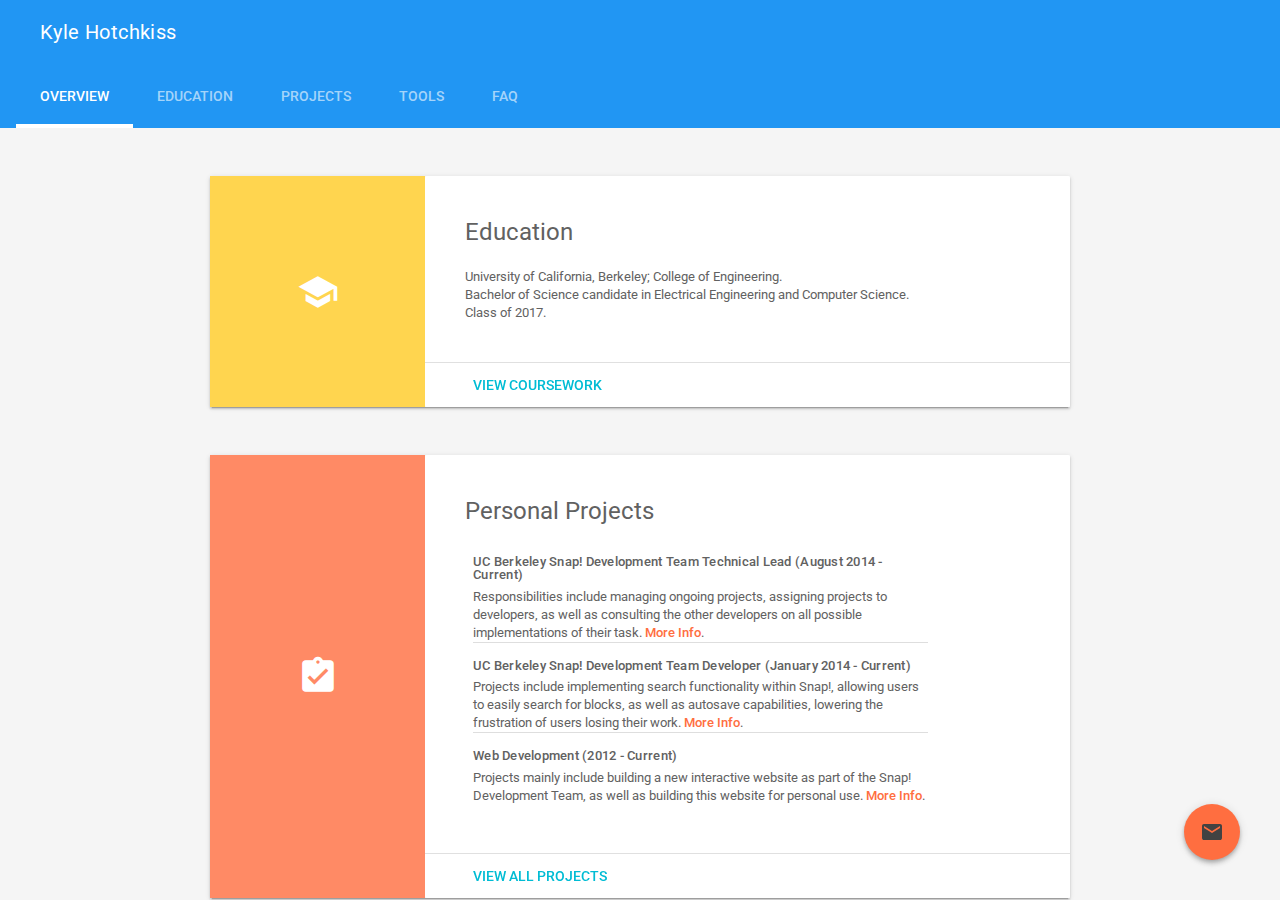
==== index.html @ e9fe9af4 "Mine update to landing page" ====
<!doctype html>
<html lang="en">
  <head>
    <meta charset="utf-8">
    <meta http-equiv="X-UA-Compatible" content="IE=edge">
    <meta name="description" content="A front-end template that helps you build fast, modern mobile web apps.">
    <meta name="viewport" content="width=device-width, initial-scale=1">
    <title>Kyle Hotchkiss</title>

    <link href="https://fonts.googleapis.com/css?family=Roboto:regular,bold,italic,thin,light,bolditalic,black,medium&amp;lang=en" rel="stylesheet">
    <link href="https://fonts.googleapis.com/icon?family=Material+Icons"
      rel="stylesheet">
    <link rel="stylesheet" href="material.min.css">
    <link rel="stylesheet" href="styles.css">
    <style>
    #view-source {
      position: fixed;
      display: block;
      right: 0;
      bottom: 0;
      margin-right: 40px;
      margin-bottom: 40px;
      z-index: 900;
    }
    </style>
  </head>
  <body class="mdl-demo mdl-color--grey-100 mdl-color-text--grey-700 mdl-base">
    <style>
    .demo-layout-waterfall .mdl-layout__header-row .mdl-navigation__link:last-of-type  {
      padding-right: 0;
    }
    </style>
    <div class="demo-layout-waterfall mdl-layout mdl-js-layout">
      <header class="mdl-layout__header mdl-layout__header--waterfall">
        <div class="mdl-layout__header-row">
          <!-- Title -->
          <span class="mdl-layout-title">Kyle Hotchkiss</span>
          <div class="mdl-layout-spacer"></div>
        </div>
        <div class="mdl-layout__tab-bar mdl-js-ripple-effect mdl-color--primary">
          <a href="#overview" class="mdl-layout__tab is-active">Overview</a>
          <a href="#education" class="mdl-layout__tab">Education</a>
          <a href="#projects" class="mdl-layout__tab">Projects</a>
          <a href="#tools" class="mdl-layout__tab">Tools</a>
          <a href="#faq" class="mdl-layout__tab">FAQ</a>
        </div>
      </header>
      <!-- <div class="mdl-layout__drawer">
        <span class="mdl-layout-title">Kyle Hotchkiss</span>
        <nav class="mdl-navigation">
          <a class="mdl-navigation__link is-active" href="#overview">Overview</a>
          <a class="mdl-navigation__link" href="#features">Coursework</a>
          <a class="mdl-navigation__link" href="#features">Projects</a>
          <a class="mdl-navigation__link" href="#features">Technology</a>
          <a class="mdl-navigation__link" href="#features">FAQ</a>
        </nav>
      </div> -->
      <main class="mdl-layout__content">
        <div class="mdl-layout__tab-panel is-active" id="overview">
          <section class="section--center mdl-grid mdl-grid--no-spacing mdl-shadow--2dp">
            <header class="section__play-btn mdl-cell mdl-cell--3-col-desktop mdl-cell--2-col-tablet mdl-cell--4-col-phone mdl-color--amber-300 mdl-color-text--white">
              <i class="material-icons">school</i>
            </header>
            <div class="mdl-card mdl-cell mdl-cell--9-col-desktop mdl-cell--6-col-tablet mdl-cell--4-col-phone">
              <div class="mdl-card__supporting-text">
                <h4>Education</h4>
                University of California, Berkeley; College of Engineering.<br/>
                Bachelor of Science candidate in Electrical Engineering and Computer Science.<br/>
                Class of 2017.
              </div>
              <div class="mdl-card__actions">
                <a href="#education" class="mdl-button">View coursework</a>
              </div>
            </div>
            <!-- <button class="mdl-button mdl-js-button mdl-js-ripple-effect mdl-button--icon" id="btn1">
              <i class="material-icons">more_vert</i>
            </button> -->
            <!-- <ul class="mdl-menu mdl-js-menu mdl-menu--bottom-right" for="btn1">
              <li class="mdl-menu__item">Lorem</li>
              <li class="mdl-menu__item" disabled>Ipsum</li>
              <li class="mdl-menu__item">Dolor</li>
            </ul> -->
          </section>
          <section class="section--center mdl-grid mdl-grid--no-spacing mdl-shadow--2dp">
            <header class="section__play-btn mdl-cell mdl-cell--3-col-desktop mdl-cell--2-col-tablet mdl-cell--4-col-phone mdl-color--deep-orange-300 mdl-color-text--white">
              <i class="material-icons">assignment_turned_in</i>
            </header>
            <div class="mdl-card mdl-cell mdl-cell--9-col-desktop mdl-cell--6-col-tablet mdl-cell--4-col-phone">
              <div class="mdl-card__supporting-text">
                <h4>Personal Projects</h4>
              <div class="section__text mdl-cell mdl-cell--10-col-desktop mdl-cell--6-col-tablet mdl-cell--3-col-phone">
                <h5>UC Berkeley Snap! Development Team Technical Lead (August 2014 - Current)</h5>
                Responsibilities include managing ongoing projects, assigning projects to developers, as well as consulting the other developers on all possible implementations of their task. <a href="#snap">More Info</a>.<br/>
              </div>
              <div class="section__text mdl-cell mdl-cell--10-col-desktop mdl-cell--6-col-tablet mdl-cell--3-col-phone">
                <h5>UC Berkeley Snap! Development Team Developer (January 2014 - Current)</h5>
                Projects include implementing search functionality within Snap!, allowing users to easily search for blocks, as well as autosave capabilities, lowering the frustration of users losing their work. <a href="#snap">More Info</a>.<br/>
              </div>
              <div class="section__text mdl-cell mdl-cell--10-col-desktop mdl-cell--6-col-tablet mdl-cell--3-col-phone">
                <h5>Web Development (2012 - Current)</h5>
                Projects mainly include building a new interactive website as part of the Snap! Development Team, as well as building this website for personal use. <a href="#web">More Info</a>.<br/>
              </div>
            </div>
              <div class="mdl-card__actions">
                <a href="#projects" class="mdl-button">View all projects</a>
              </div>
            </div>
            <!-- <button class="mdl-button mdl-js-button mdl-js-ripple-effect mdl-button--icon" id="btn1">
              <i class="material-icons">more_vert</i>
            </button> -->
            <!-- <ul class="mdl-menu mdl-js-menu mdl-menu--bottom-right" for="btn1">
              <li class="mdl-menu__item">Lorem</li>
              <li class="mdl-menu__item" disabled>Ipsum</li>
              <li class="mdl-menu__item">Dolor</li>
            </ul> -->
          </section>
          <section class="section--center mdl-grid mdl-grid--no-spacing mdl-shadow--2dp">
            <header class="section__play-btn mdl-cell mdl-cell--3-col-desktop mdl-cell--2-col-tablet mdl-cell--4-col-phone mdl-color--red-300 mdl-color-text--white">
              <i class="material-icons">build</i>
            </header>
            <div class="mdl-card mdl-cell mdl-cell--9-col-desktop mdl-cell--6-col-tablet mdl-cell--4-col-phone">
              <div class="mdl-card__supporting-text">
                <h4>Tools</h4>
                Tools experienced with include, but are not limited to the programming languages C, Java, Javascript, and Python, the frameworks Rail, Material Lite, and Angular JS, and the graphical programs Adobe Photoshop, Illustrator, and Indesign.
              </div>
              <div class="mdl-card__actions">
                <a href="#tools" class="mdl-button">View all tools</a>
              </div>
            </div>
            <!-- <button class="mdl-button mdl-js-button mdl-js-ripple-effect mdl-button--icon" id="btn1">
              <i class="material-icons">more_vert</i>
            </button> -->
            <!-- <ul class="mdl-menu mdl-js-menu mdl-menu--bottom-right" for="btn1">
              <li class="mdl-menu__item">Lorem</li>
              <li class="mdl-menu__item" disabled>Ipsum</li>
              <li class="mdl-menu__item">Dolor</li>
            </ul> -->
          </section>
          <br/>
          <br/>
        </div>
        <div class="mdl-layout__tab-panel" id="education">
          <section class="section--center mdl-grid mdl-grid--no-spacing">
            <div class="mdl-cell mdl-cell--12-col">
              <h4>Features</h4>
              Minim duis incididunt est cillum est ex occaecat consectetur. Qui sint ut et qui nisi cupidatat. Reprehenderit nostrud proident officia exercitation anim et pariatur ex.
              <ul class="toc">
                <h4>Contents</h4>
                <a href="#lorem1">Lorem ipsum</a>
                <a href="#lorem2">Lorem ipsum</a>
                <a href="#lorem3">Lorem ipsum</a>
                <a href="#lorem4">Lorem ipsum</a>
                <a href="#lorem5">Lorem ipsum</a>
              </ul>

              <h5 id="lorem1">Lorem ipsum dolor sit amet</h5>
              Excepteur et pariatur officia veniam anim culpa cupidatat consequat ad velit culpa est non.
              <ul>
                <li>Nisi qui nisi duis commodo duis reprehenderit consequat velit aliquip.</li>
                <li>Dolor consectetur incididunt in ipsum laborum non et irure pariatur excepteur anim occaecat officia sint.</li>
                <li>Lorem labore proident officia excepteur do.</li>
              </ul>

              <p>
                Sit qui est voluptate proident minim cillum in aliquip cupidatat labore pariatur id tempor id. Proident occaecat occaecat sint mollit tempor duis dolor cillum anim. Dolore sunt ea mollit fugiat in aliqua consequat nostrud aliqua ut irure in dolore. Proident aliqua culpa sint sint exercitation. Non proident occaecat reprehenderit veniam et proident dolor id culpa ea tempor do dolor. Nulla adipisicing qui fugiat id dolor. Nostrud magna voluptate irure veniam veniam labore ipsum deserunt adipisicing laboris amet eu irure. Sunt dolore nisi velit sit id. Nostrud voluptate labore proident cupidatat enim amet Lorem officia magna excepteur occaecat eu qui. Exercitation culpa deserunt non et tempor et non.
              </p>
              <p>
                Do dolor eiusmod eu mollit dolore nostrud deserunt cillum irure esse sint irure fugiat exercitation. Magna sit voluptate id in tempor elit veniam enim cupidatat ea labore elit. Aliqua pariatur eu nulla labore magna dolore mollit occaecat sint commodo culpa. Eu non minim duis pariatur Lorem quis exercitation. Sunt qui ex incididunt sit anim incididunt sit elit ad officia id.
              </p>
              <p id="lorem2">
                Tempor voluptate ex consequat fugiat aliqua. Do sit et reprehenderit culpa deserunt culpa. Excepteur quis minim mollit irure nulla excepteur enim quis in laborum. Aliqua elit voluptate ad deserunt nulla reprehenderit adipisicing sint. Est in eiusmod exercitation esse commodo. Ea reprehenderit exercitation veniam adipisicing minim nostrud. Veniam dolore ex ea occaecat non enim minim id ut aliqua adipisicing ad. Occaecat excepteur aliqua tempor cupidatat aute dolore deserunt ipsum qui incididunt aliqua occaecat sit quis. Culpa sint aliqua aliqua reprehenderit veniam irure fugiat ea ad.
              </p>
              <p>
                Eu minim fugiat laborum irure veniam Lorem aliqua enim. Aliqua veniam incididunt consequat irure consequat tempor do nisi deserunt. Elit dolore ad quis consectetur sint laborum anim magna do nostrud amet. Ea nulla sit consequat quis qui irure dolor. Sint deserunt excepteur consectetur magna irure. Dolor tempor exercitation dolore pariatur incididunt ut laboris fugiat ipsum sunt veniam aute sunt labore. Non dolore sit nostrud eu ad excepteur cillum eu ex Lorem duis.
              </p>
              <p>
                Id occaecat velit non ipsum occaecat aliqua quis ut. Eiusmod est magna non esse est ex incididunt aute ullamco. Cillum excepteur sint ipsum qui quis velit incididunt amet. Qui deserunt anim enim laborum cillum reprehenderit duis mollit amet ad officia enim. Minim sint et quis aliqua aliqua do minim officia dolor deserunt ipsum laboris. Nulla nisi voluptate consectetur est voluptate et amet. Occaecat ut quis adipisicing ad enim. Magna est magna sit duis proident veniam reprehenderit fugiat reprehenderit enim velit ex. Ullamco laboris culpa irure aliquip ad Lorem consequat veniam ad ipsum eu. Ipsum culpa dolore sunt officia laborum quis.
              </p>

              <h5 id="lorem3">Lorem ipsum dolor sit amet</h5>

              <p id="lorem4">
                Eiusmod nulla aliquip ipsum reprehenderit nostrud non excepteur mollit amet esse est est dolor. Dolore quis pariatur sit consectetur veniam esse ullamco duis Lorem qui enim ut veniam. Officia deserunt minim duis laborum dolor in velit pariatur commodo ullamco eu. Aute adipisicing ad duis labore laboris do mollit dolor cillum sunt aliqua ullamco. Esse tempor quis cillum consequat reprehenderit. Adipisicing proident anim eu sint elit aliqua anim dolore cupidatat fugiat aliquip qui.
              </p>
              <p id="lorem5">
                Nisi eiusmod esse cupidatat excepteur exercitation ipsum reprehenderit nostrud deserunt aliqua ullamco. Anim est irure commodo eiusmod pariatur officia. Est dolor ipsum excepteur magna aliqua ad veniam irure qui occaecat eiusmod aute fugiat commodo. Quis mollit incididunt amet sit minim velit eu fugiat voluptate excepteur. Sit minim id pariatur ex cupidatat cupidatat nostrud nostrud ipsum.
              </p>
              <p>
                Enim ea officia excepteur ad veniam id reprehenderit eiusmod esse mollit consequat. Esse non aute ullamco Lorem aliqua qui dolore irure eiusmod aute aliqua proident labore aliqua. Ipsum voluptate voluptate exercitation laborum deserunt nulla elit aliquip et minim ex veniam. Duis cupidatat aute sunt officia mollit dolor ad elit ad aute labore nostrud duis pariatur. In est sint voluptate consectetur velit ea non labore. Ut duis ea aliqua consequat nulla laboris fugiat aute id culpa proident. Minim eiusmod laboris enim Lorem nisi excepteur mollit voluptate enim labore reprehenderit officia mollit.
              </p>
              <p>
                Cupidatat labore nisi ut sunt voluptate quis sunt qui ad Lorem esse nisi. Ex esse velit ullamco incididunt occaecat dolore veniam tempor minim adipisicing amet. Consequat in exercitation est elit anim consequat cillum sint labore cillum. Aliquip mollit laboris ad labore anim.
              </p>
            </div>
          </section>
        </div>
        <footer class="mdl-mega-footer">
          <div class="mdl-mega-footer--middle-section">
            <div class="mdl-mega-footer--drop-down-section">
              <input class="mdl-mega-footer--heading-checkbox" type="checkbox" checked>
              <h1 class="mdl-mega-footer--heading">Education</h1>
              <ul class="mdl-mega-footer--link-list">
                <li><a href="#schools">Schools</a></li>
                <li><a href="#courses">Relevant Courses</a></li>
              </ul>
            </div>
            <div class="mdl-mega-footer--drop-down-section">
              <input class="mdl-mega-footer--heading-checkbox" type="checkbox" checked>
              <h1 class="mdl-mega-footer--heading">Projects</h1>
              <ul class="mdl-mega-footer--link-list">
                <li><a href="#snap">Snap</a></li>
                <li><a href="#web">Web Design</a></li>
                <li><a href="#graphics">Graphic Design</a></li>
              </ul>
            </div>
            <div class="mdl-mega-footer--drop-down-section">
              <input class="mdl-mega-footer--heading-checkbox" type="checkbox" checked>
              <h1 class="mdl-mega-footer--heading">Tools</h1>
              <ul class="mdl-mega-footer--link-list">
                <li><a href="#languages">Languages</a></li>
                <li><a href="#frameworks">Frameworks</a></li>
                <li><a href="#programs">Programs</a></li>
              </ul>
            </div>
            <div class="mdl-mega-footer--drop-down-section">
              <input class="mdl-mega-footer--heading-checkbox" type="checkbox" checked>
              <h1 class="mdl-mega-footer--heading">FAQ</h1>
              <ul class="mdl-mega-footer--link-list">
                <li><a href="#">Questions</a></li>
                <li><a href="#">Answers</a></li>
                <li><a href="#">Contact</a></li>
              </ul>
            </div>
          </div>
          <div class="mdl-mega-footer--bottom-section">
            <div class="mdl-logo">
              More Information
            </div>
            <ul class="mdl-mega-footer--link-list">
              <li><a href="https://developers.google.com/web/starter-kit/">Web Starter Kit</a></li>
              <li><a href="#">Help</a></li>
              <li><a href="#">Privacy and Terms</a></li>
            </ul>
          </div>
        </footer>
      </main>
    </div>
    <a href="mailto:khotchkiss13@berkeley.edu" target="_blank" id="view-source" class="mdl-button mdl-js-button mdl-button--fab mdl-js-ripple-effect mdl-button--colored mdl-shadow--4dp mdl-color--accent"><i class="material-icons" role="presentation">email</i>
    <span class="visuallyhidden">email</span></a>
    <script src="../../material.min.js"></script>
  </body>
</html>
---- material.min.css ----
/**
 * material-design-lite - Material Design Components in CSS, JS and HTML
 * @version v1.0.4
 * @license Apache-2.0
 * @copyright 2015 Google, Inc.
 * @link https://github.com/google/material-design-lite
 */
@charset "UTF-8";html{color:rgba(0,0,0,.87)}::-moz-selection{background:#b3d4fc;text-shadow:none}::selection{background:#b3d4fc;text-shadow:none}hr{display:block;height:1px;border:0;border-top:1px solid #ccc;margin:1em 0;padding:0}audio,canvas,iframe,img,svg,video{vertical-align:middle}fieldset{border:0;margin:0;padding:0}textarea{resize:vertical}.browserupgrade{margin:.2em 0;background:#ccc;color:#000;padding:.2em 0}.hidden{display:none!important}.visuallyhidden{border:0;clip:rect(0 0 0 0);height:1px;margin:-1px;overflow:hidden;padding:0;position:absolute;width:1px}.visuallyhidden.focusable:active,.visuallyhidden.focusable:focus{clip:auto;height:auto;margin:0;overflow:visible;position:static;width:auto}.invisible{visibility:hidden}.clearfix:before,.clearfix:after{content:" ";display:table}.clearfix:after{clear:both}@media print{*,*:before,*:after,*:first-letter,*:first-line{background:transparent!important;color:#000!important;box-shadow:none!important;text-shadow:none!important}a,a:visited{text-decoration:underline}a[href]:after{content:" (" attr(href)")"}abbr[title]:after{content:" (" attr(title)")"}a[href^="#"]:after,a[href^="javascript:"]:after{content:""}pre,blockquote{border:1px solid #999;page-break-inside:avoid}thead{display:table-header-group}tr,img{page-break-inside:avoid}img{max-width:100%!important}p,h2,h3{orphans:3;widows:3}h2,h3{page-break-after:avoid}}a,.mdl-accordion,.mdl-button,.mdl-card,.mdl-checkbox,.mdl-dropdown-menu,.mdl-icon-toggle,.mdl-item,.mdl-radio,.mdl-slider,.mdl-switch,.mdl-tabs__tab{-webkit-tap-highlight-color:transparent;-webkit-tap-highlight-color:rgba(255,255,255,0)}html{width:100%;height:100%;-ms-touch-action:manipulation;touch-action:manipulation}body{width:100%;min-height:100%}main{display:block}*[hidden]{display:none!important}html,body{font-family:"Helvetica","Arial",sans-serif;font-size:14px;font-weight:400;line-height:20px}h1,h2,h3,h4,h5,h6,p{padding:0}h1 small,h2 small,h3 small,h4 small,h5 small,h6 small{font-family:"Roboto","Helvetica","Arial",sans-serif;font-weight:400;line-height:1.35;letter-spacing:-.02em;opacity:.54;font-size:.6em}h1{font-size:56px;line-height:1.35;letter-spacing:-.02em;margin:24px 0}h1,h2{font-family:"Roboto","Helvetica","Arial",sans-serif;font-weight:400}h2{font-size:45px;line-height:48px}h2,h3{margin:24px 0}h3{font-size:34px;line-height:40px}h3,h4{font-family:"Roboto","Helvetica","Arial",sans-serif;font-weight:400}h4{font-size:24px;line-height:32px;-moz-osx-font-smoothing:grayscale;margin:24px 0 16px}h5{font-size:20px;font-weight:500;line-height:1;letter-spacing:.02em}h5,h6{font-family:"Roboto","Helvetica","Arial",sans-serif;margin:24px 0 16px}h6{font-size:16px;letter-spacing:.04em}h6,p{font-weight:400;line-height:24px}p{font-size:14px;letter-spacing:0;margin:0 0 16px}a{color:rgb(255,110,64);font-weight:500}blockquote{font-family:"Roboto","Helvetica","Arial",sans-serif;position:relative;font-size:24px;font-weight:300;font-style:italic;line-height:1.35;letter-spacing:.08em}blockquote:before{position:absolute;left:-.5em;content:'“'}blockquote:after{content:'”';margin-left:-.05em}mark{background-color:#f4ff81}dt{font-weight:700}address{font-size:12px;line-height:1;font-style:normal}address,ul,ol{font-weight:400;letter-spacing:0}ul,ol{font-size:14px;line-height:24px}.mdl-typography--display-4,.mdl-typography--display-4-color-contrast{font-family:"Roboto","Helvetica","Arial",sans-serif;font-size:112px;font-weight:300;line-height:1;letter-spacing:-.04em}.mdl-typography--display-4-color-contrast{opacity:.54}.mdl-typography--display-3,.mdl-typography--display-3-color-contrast{font-family:"Roboto","Helvetica","Arial",sans-serif;font-size:56px;font-weight:400;line-height:1.35;letter-spacing:-.02em}.mdl-typography--display-3-color-contrast{opacity:.54}.mdl-typography--display-2,.mdl-typography--display-2-color-contrast{font-family:"Roboto","Helvetica","Arial",sans-serif;font-size:45px;font-weight:400;line-height:48px}.mdl-typography--display-2-color-contrast{opacity:.54}.mdl-typography--display-1,.mdl-typography--display-1-color-contrast{font-family:"Roboto","Helvetica","Arial",sans-serif;font-size:34px;font-weight:400;line-height:40px}.mdl-typography--display-1-color-contrast{opacity:.54}.mdl-typography--headline,.mdl-typography--headline-color-contrast{font-family:"Roboto","Helvetica","Arial",sans-serif;font-size:24px;font-weight:400;line-height:32px;-moz-osx-font-smoothing:grayscale}.mdl-typography--headline-color-contrast{opacity:.87}.mdl-typography--title,.mdl-typography--title-color-contrast{font-family:"Roboto","Helvetica","Arial",sans-serif;font-size:20px;font-weight:500;line-height:1;letter-spacing:.02em}.mdl-typography--title-color-contrast{opacity:.87}.mdl-typography--subhead,.mdl-typography--subhead-color-contrast{font-family:"Roboto","Helvetica","Arial",sans-serif;font-size:16px;font-weight:400;line-height:24px;letter-spacing:.04em}.mdl-typography--subhead-color-contrast{opacity:.87}.mdl-typography--body-2,.mdl-typography--body-2-color-contrast{font-size:14px;font-weight:700;line-height:24px;letter-spacing:0}.mdl-typography--body-2-color-contrast{opacity:.87}.mdl-typography--body-1,.mdl-typography--body-1-color-contrast{font-size:14px;font-weight:400;line-height:24px;letter-spacing:0}.mdl-typography--body-1-color-contrast{opacity:.87}.mdl-typography--body-2-force-preferred-font,.mdl-typography--body-2-force-preferred-font-color-contrast{font-family:"Roboto","Helvetica","Arial",sans-serif;font-size:14px;font-weight:500;line-height:24px;letter-spacing:0}.mdl-typography--body-2-force-preferred-font-color-contrast{opacity:.87}.mdl-typography--body-1-force-preferred-font,.mdl-typography--body-1-force-preferred-font-color-contrast{font-family:"Roboto","Helvetica","Arial",sans-serif;font-size:14px;font-weight:400;line-height:24px;letter-spacing:0}.mdl-typography--body-1-force-preferred-font-color-contrast{opacity:.87}.mdl-typography--caption,.mdl-typography--caption-force-preferred-font{font-size:12px;font-weight:400;line-height:1;letter-spacing:0}.mdl-typography--caption-force-preferred-font{font-family:"Roboto","Helvetica","Arial",sans-serif}.mdl-typography--caption-color-contrast,.mdl-typography--caption-force-preferred-font-color-contrast{font-size:12px;font-weight:400;line-height:1;letter-spacing:0;opacity:.54}.mdl-typography--caption-force-preferred-font-color-contrast,.mdl-typography--menu{font-family:"Roboto","Helvetica","Arial",sans-serif}.mdl-typography--menu{font-size:14px;font-weight:500;line-height:1;letter-spacing:0}.mdl-typography--menu-color-contrast{opacity:.87}.mdl-typography--menu-color-contrast,.mdl-typography--button,.mdl-typography--button-color-contrast{font-family:"Roboto","Helvetica","Arial",sans-serif;font-size:14px;font-weight:500;line-height:1;letter-spacing:0}.mdl-typography--button,.mdl-typography--button-color-contrast{text-transform:uppercase}.mdl-typography--button-color-contrast{opacity:.87}.mdl-typography--text-left{text-align:left}.mdl-typography--text-right{text-align:right}.mdl-typography--text-center{text-align:center}.mdl-typography--text-justify{text-align:justify}.mdl-typography--text-nowrap{white-space:nowrap}.mdl-typography--text-lowercase{text-transform:lowercase}.mdl-typography--text-uppercase{text-transform:uppercase}.mdl-typography--text-capitalize{text-transform:capitalize}.mdl-typography--font-thin{font-weight:200!important}.mdl-typography--font-light{font-weight:300!important}.mdl-typography--font-regular{font-weight:400!important}.mdl-typography--font-medium{font-weight:500!important}.mdl-typography--font-bold{font-weight:700!important}.mdl-typography--font-black{font-weight:900!important}.mdl-color-text--red{color:#f44336 !important}.mdl-color--red{background-color:#f44336 !important}.mdl-color-text--red-50{color:#ffebee !important}.mdl-color--red-50{background-color:#ffebee !important}.mdl-color-text--red-100{color:#ffcdd2 !important}.mdl-color--red-100{background-color:#ffcdd2 !important}.mdl-color-text--red-200{color:#ef9a9a !important}.mdl-color--red-200{background-color:#ef9a9a !important}.mdl-color-text--red-300{color:#e57373 !important}.mdl-color--red-300{background-color:#e57373 !important}.mdl-color-text--red-400{color:#ef5350 !important}.mdl-color--red-400{background-color:#ef5350 !important}.mdl-color-text--red-500{color:#f44336 !important}.mdl-color--red-500{background-color:#f44336 !important}.mdl-color-text--red-600{color:#e53935 !important}.mdl-color--red-600{background-color:#e53935 !important}.mdl-color-text--red-700{color:#d32f2f !important}.mdl-color--red-700{background-color:#d32f2f !important}.mdl-color-text--red-800{color:#c62828 !important}.mdl-color--red-800{background-color:#c62828 !important}.mdl-color-text--red-900{color:#b71c1c !important}.mdl-color--red-900{background-color:#b71c1c !important}.mdl-color-text--red-A100{color:#ff8a80 !important}.mdl-color--red-A100{background-color:#ff8a80 !important}.mdl-color-text--red-A200{color:#ff5252 !important}.mdl-color--red-A200{background-color:#ff5252 !important}.mdl-color-text--red-A400{color:#ff1744 !important}.mdl-color--red-A400{background-color:#ff1744 !important}.mdl-color-text--red-A700{color:#d50000 !important}.mdl-color--red-A700{background-color:#d50000 !important}.mdl-color-text--pink{color:#e91e63 !important}.mdl-color--pink{background-color:#e91e63 !important}.mdl-color-text--pink-50{color:#fce4ec !important}.mdl-color--pink-50{background-color:#fce4ec !important}.mdl-color-text--pink-100{color:#f8bbd0 !important}.mdl-color--pink-100{background-color:#f8bbd0 !important}.mdl-color-text--pink-200{color:#f48fb1 !important}.mdl-color--pink-200{background-color:#f48fb1 !important}.mdl-color-text--pink-300{color:#f06292 !important}.mdl-color--pink-300{background-color:#f06292 !important}.mdl-color-text--pink-400{color:#ec407a !important}.mdl-color--pink-400{background-color:#ec407a !important}.mdl-color-text--pink-500{color:#e91e63 !important}.mdl-color--pink-500{background-color:#e91e63 !important}.mdl-color-text--pink-600{color:#d81b60 !important}.mdl-color--pink-600{background-color:#d81b60 !important}.mdl-color-text--pink-700{color:#c2185b !important}.mdl-color--pink-700{background-color:#c2185b !important}.mdl-color-text--pink-800{color:#ad1457 !important}.mdl-color--pink-800{background-color:#ad1457 !important}.mdl-color-text--pink-900{color:#880e4f !important}.mdl-color--pink-900{background-color:#880e4f !important}.mdl-color-text--pink-A100{color:#ff80ab !important}.mdl-color--pink-A100{background-color:#ff80ab !important}.mdl-color-text--pink-A200{color:#ff4081 !important}.mdl-color--pink-A200{background-color:#ff4081 !important}.mdl-color-text--pink-A400{color:#f50057 !important}.mdl-color--pink-A400{background-color:#f50057 !important}.mdl-color-text--pink-A700{color:#c51162 !important}.mdl-color--pink-A700{background-color:#c51162 !important}.mdl-color-text--purple{color:#9c27b0 !important}.mdl-color--purple{background-color:#9c27b0 !important}.mdl-color-text--purple-50{color:#f3e5f5 !important}.mdl-color--purple-50{background-color:#f3e5f5 !important}.mdl-color-text--purple-100{color:#e1bee7 !important}.mdl-color--purple-100{background-color:#e1bee7 !important}.mdl-color-text--purple-200{color:#ce93d8 !important}.mdl-color--purple-200{background-color:#ce93d8 !important}.mdl-color-text--purple-300{color:#ba68c8 !important}.mdl-color--purple-300{background-color:#ba68c8 !important}.mdl-color-text--purple-400{color:#ab47bc !important}.mdl-color--purple-400{background-color:#ab47bc !important}.mdl-color-text--purple-500{color:#9c27b0 !important}.mdl-color--purple-500{background-color:#9c27b0 !important}.mdl-color-text--purple-600{color:#8e24aa !important}.mdl-color--purple-600{background-color:#8e24aa !important}.mdl-color-text--purple-700{color:#7b1fa2 !important}.mdl-color--purple-700{background-color:#7b1fa2 !important}.mdl-color-text--purple-800{color:#6a1b9a !important}.mdl-color--purple-800{background-color:#6a1b9a !important}.mdl-color-text--purple-900{color:#4a148c !important}.mdl-color--purple-900{background-color:#4a148c !important}.mdl-color-text--purple-A100{color:#ea80fc !important}.mdl-color--purple-A100{background-color:#ea80fc !important}.mdl-color-text--purple-A200{color:#e040fb !important}.mdl-color--purple-A200{background-color:#e040fb !important}.mdl-color-text--purple-A400{color:#d500f9 !important}.mdl-color--purple-A400{background-color:#d500f9 !important}.mdl-color-text--purple-A700{color:#a0f !important}.mdl-color--purple-A700{background-color:#a0f !important}.mdl-color-text--deep-purple{color:#673ab7 !important}.mdl-color--deep-purple{background-color:#673ab7 !important}.mdl-color-text--deep-purple-50{color:#ede7f6 !important}.mdl-color--deep-purple-50{background-color:#ede7f6 !important}.mdl-color-text--deep-purple-100{color:#d1c4e9 !important}.mdl-color--deep-purple-100{background-color:#d1c4e9 !important}.mdl-color-text--deep-purple-200{color:#b39ddb !important}.mdl-color--deep-purple-200{background-color:#b39ddb !important}.mdl-color-text--deep-purple-300{color:#9575cd !important}.mdl-color--deep-purple-300{background-color:#9575cd !important}.mdl-color-text--deep-purple-400{color:#7e57c2 !important}.mdl-color--deep-purple-400{background-color:#7e57c2 !important}.mdl-color-text--deep-purple-500{color:#673ab7 !important}.mdl-color--deep-purple-500{background-color:#673ab7 !important}.mdl-color-text--deep-purple-600{color:#5e35b1 !important}.mdl-color--deep-purple-600{background-color:#5e35b1 !important}.mdl-color-text--deep-purple-700{color:#512da8 !important}.mdl-color--deep-purple-700{background-color:#512da8 !important}.mdl-color-text--deep-purple-800{color:#4527a0 !important}.mdl-color--deep-purple-800{background-color:#4527a0 !important}.mdl-color-text--deep-purple-900{color:#311b92 !important}.mdl-color--deep-purple-900{background-color:#311b92 !important}.mdl-color-text--deep-purple-A100{color:#b388ff !important}.mdl-color--deep-purple-A100{background-color:#b388ff !important}.mdl-color-text--deep-purple-A200{color:#7c4dff !important}.mdl-color--deep-purple-A200{background-color:#7c4dff !important}.mdl-color-text--deep-purple-A400{color:#651fff !important}.mdl-color--deep-purple-A400{background-color:#651fff !important}.mdl-color-text--deep-purple-A700{color:#6200ea !important}.mdl-color--deep-purple-A700{background-color:#6200ea !important}.mdl-color-text--indigo{color:#3f51b5 !important}.mdl-color--indigo{background-color:#3f51b5 !important}.mdl-color-text--indigo-50{color:#e8eaf6 !important}.mdl-color--indigo-50{background-color:#e8eaf6 !important}.mdl-color-text--indigo-100{color:#c5cae9 !important}.mdl-color--indigo-100{background-color:#c5cae9 !important}.mdl-color-text--indigo-200{color:#9fa8da !important}.mdl-color--indigo-200{background-color:#9fa8da !important}.mdl-color-text--indigo-300{color:#7986cb !important}.mdl-color--indigo-300{background-color:#7986cb !important}.mdl-color-text--indigo-400{color:#5c6bc0 !important}.mdl-color--indigo-400{background-color:#5c6bc0 !important}.mdl-color-text--indigo-500{color:#3f51b5 !important}.mdl-color--indigo-500{background-color:#3f51b5 !important}.mdl-color-text--indigo-600{color:#3949ab !important}.mdl-color--indigo-600{background-color:#3949ab !important}.mdl-color-text--indigo-700{color:#303f9f !important}.mdl-color--indigo-700{background-color:#303f9f !important}.mdl-color-text--indigo-800{color:#283593 !important}.mdl-color--indigo-800{background-color:#283593 !important}.mdl-color-text--indigo-900{color:#1a237e !important}.mdl-color--indigo-900{background-color:#1a237e !important}.mdl-color-text--indigo-A100{color:#8c9eff !important}.mdl-color--indigo-A100{background-color:#8c9eff !important}.mdl-color-text--indigo-A200{color:#536dfe !important}.mdl-color--indigo-A200{background-color:#536dfe !important}.mdl-color-text--indigo-A400{color:#3d5afe !important}.mdl-color--indigo-A400{background-color:#3d5afe !important}.mdl-color-text--indigo-A700{color:#304ffe !important}.mdl-color--indigo-A700{background-color:#304ffe !important}.mdl-color-text--blue{color:#2196f3 !important}.mdl-color--blue{background-color:#2196f3 !important}.mdl-color-text--blue-50{color:#e3f2fd !important}.mdl-color--blue-50{background-color:#e3f2fd !important}.mdl-color-text--blue-100{color:#bbdefb !important}.mdl-color--blue-100{background-color:#bbdefb !important}.mdl-color-text--blue-200{color:#90caf9 !important}.mdl-color--blue-200{background-color:#90caf9 !important}.mdl-color-text--blue-300{color:#64b5f6 !important}.mdl-color--blue-300{background-color:#64b5f6 !important}.mdl-color-text--blue-400{color:#42a5f5 !important}.mdl-color--blue-400{background-color:#42a5f5 !important}.mdl-color-text--blue-500{color:#2196f3 !important}.mdl-color--blue-500{background-color:#2196f3 !important}.mdl-color-text--blue-600{color:#1e88e5 !important}.mdl-color--blue-600{background-color:#1e88e5 !important}.mdl-color-text--blue-700{color:#1976d2 !important}.mdl-color--blue-700{background-color:#1976d2 !important}.mdl-color-text--blue-800{color:#1565c0 !important}.mdl-color--blue-800{background-color:#1565c0 !important}.mdl-color-text--blue-900{color:#0d47a1 !important}.mdl-color--blue-900{background-color:#0d47a1 !important}.mdl-color-text--blue-A100{color:#82b1ff !important}.mdl-color--blue-A100{background-color:#82b1ff !important}.mdl-color-text--blue-A200{color:#448aff !important}.mdl-color--blue-A200{background-color:#448aff !important}.mdl-color-text--blue-A400{color:#2979ff !important}.mdl-color--blue-A400{background-color:#2979ff !important}.mdl-color-text--blue-A700{color:#2962ff !important}.mdl-color--blue-A700{background-color:#2962ff !important}.mdl-color-text--light-blue{color:#03a9f4 !important}.mdl-color--light-blue{background-color:#03a9f4 !important}.mdl-color-text--light-blue-50{color:#e1f5fe !important}.mdl-color--light-blue-50{background-color:#e1f5fe !important}.mdl-color-text--light-blue-100{color:#b3e5fc !important}.mdl-color--light-blue-100{background-color:#b3e5fc !important}.mdl-color-text--light-blue-200{color:#81d4fa !important}.mdl-color--light-blue-200{background-color:#81d4fa !important}.mdl-color-text--light-blue-300{color:#4fc3f7 !important}.mdl-color--light-blue-300{background-color:#4fc3f7 !important}.mdl-color-text--light-blue-400{color:#29b6f6 !important}.mdl-color--light-blue-400{background-color:#29b6f6 !important}.mdl-color-text--light-blue-500{color:#03a9f4 !important}.mdl-color--light-blue-500{background-color:#03a9f4 !important}.mdl-color-text--light-blue-600{color:#039be5 !important}.mdl-color--light-blue-600{background-color:#039be5 !important}.mdl-color-text--light-blue-700{color:#0288d1 !important}.mdl-color--light-blue-700{background-color:#0288d1 !important}.mdl-color-text--light-blue-800{color:#0277bd !important}.mdl-color--light-blue-800{background-color:#0277bd !important}.mdl-color-text--light-blue-900{color:#01579b !important}.mdl-color--light-blue-900{background-color:#01579b !important}.mdl-color-text--light-blue-A100{color:#80d8ff !important}.mdl-color--light-blue-A100{background-color:#80d8ff !important}.mdl-color-text--light-blue-A200{color:#40c4ff !important}.mdl-color--light-blue-A200{background-color:#40c4ff !important}.mdl-color-text--light-blue-A400{color:#00b0ff !important}.mdl-color--light-blue-A400{background-color:#00b0ff !important}.mdl-color-text--light-blue-A700{color:#0091ea !important}.mdl-color--light-blue-A700{background-color:#0091ea !important}.mdl-color-text--cyan{color:#00bcd4 !important}.mdl-color--cyan{background-color:#00bcd4 !important}.mdl-color-text--cyan-50{color:#e0f7fa !important}.mdl-color--cyan-50{background-color:#e0f7fa !important}.mdl-color-text--cyan-100{color:#b2ebf2 !important}.mdl-color--cyan-100{background-color:#b2ebf2 !important}.mdl-color-text--cyan-200{color:#80deea !important}.mdl-color--cyan-200{background-color:#80deea !important}.mdl-color-text--cyan-300{color:#4dd0e1 !important}.mdl-color--cyan-300{background-color:#4dd0e1 !important}.mdl-color-text--cyan-400{color:#26c6da !important}.mdl-color--cyan-400{background-color:#26c6da !important}.mdl-color-text--cyan-500{color:#00bcd4 !important}.mdl-color--cyan-500{background-color:#00bcd4 !important}.mdl-color-text--cyan-600{color:#00acc1 !important}.mdl-color--cyan-600{background-color:#00acc1 !important}.mdl-color-text--cyan-700{color:#0097a7 !important}.mdl-color--cyan-700{background-color:#0097a7 !important}.mdl-color-text--cyan-800{color:#00838f !important}.mdl-color--cyan-800{background-color:#00838f !important}.mdl-color-text--cyan-900{color:#006064 !important}.mdl-color--cyan-900{background-color:#006064 !important}.mdl-color-text--cyan-A100{color:#84ffff !important}.mdl-color--cyan-A100{background-color:#84ffff !important}.mdl-color-text--cyan-A200{color:#18ffff !important}.mdl-color--cyan-A200{background-color:#18ffff !important}.mdl-color-text--cyan-A400{color:#00e5ff !important}.mdl-color--cyan-A400{background-color:#00e5ff !important}.mdl-color-text--cyan-A700{color:#00b8d4 !important}.mdl-color--cyan-A700{background-color:#00b8d4 !important}.mdl-color-text--teal{color:#009688 !important}.mdl-color--teal{background-color:#009688 !important}.mdl-color-text--teal-50{color:#e0f2f1 !important}.mdl-color--teal-50{background-color:#e0f2f1 !important}.mdl-color-text--teal-100{color:#b2dfdb !important}.mdl-color--teal-100{background-color:#b2dfdb !important}.mdl-color-text--teal-200{color:#80cbc4 !important}.mdl-color--teal-200{background-color:#80cbc4 !important}.mdl-color-text--teal-300{color:#4db6ac !important}.mdl-color--teal-300{background-color:#4db6ac !important}.mdl-color-text--teal-400{color:#26a69a !important}.mdl-color--teal-400{background-color:#26a69a !important}.mdl-color-text--teal-500{color:#009688 !important}.mdl-color--teal-500{background-color:#009688 !important}.mdl-color-text--teal-600{color:#00897b !important}.mdl-color--teal-600{background-color:#00897b !important}.mdl-color-text--teal-700{color:#00796b !important}.mdl-color--teal-700{background-color:#00796b !important}.mdl-color-text--teal-800{color:#00695c !important}.mdl-color--teal-800{background-color:#00695c !important}.mdl-color-text--teal-900{color:#004d40 !important}.mdl-color--teal-900{background-color:#004d40 !important}.mdl-color-text--teal-A100{color:#a7ffeb !important}.mdl-color--teal-A100{background-color:#a7ffeb !important}.mdl-color-text--teal-A200{color:#64ffda !important}.mdl-color--teal-A200{background-color:#64ffda !important}.mdl-color-text--teal-A400{color:#1de9b6 !important}.mdl-color--teal-A400{background-color:#1de9b6 !important}.mdl-color-text--teal-A700{color:#00bfa5 !important}.mdl-color--teal-A700{background-color:#00bfa5 !important}.mdl-color-text--green{color:#4caf50 !important}.mdl-color--green{background-color:#4caf50 !important}.mdl-color-text--green-50{color:#e8f5e9 !important}.mdl-color--green-50{background-color:#e8f5e9 !important}.mdl-color-text--green-100{color:#c8e6c9 !important}.mdl-color--green-100{background-color:#c8e6c9 !important}.mdl-color-text--green-200{color:#a5d6a7 !important}.mdl-color--green-200{background-color:#a5d6a7 !important}.mdl-color-text--green-300{color:#81c784 !important}.mdl-color--green-300{background-color:#81c784 !important}.mdl-color-text--green-400{color:#66bb6a !important}.mdl-color--green-400{background-color:#66bb6a !important}.mdl-color-text--green-500{color:#4caf50 !important}.mdl-color--green-500{background-color:#4caf50 !important}.mdl-color-text--green-600{color:#43a047 !important}.mdl-color--green-600{background-color:#43a047 !important}.mdl-color-text--green-700{color:#388e3c !important}.mdl-color--green-700{background-color:#388e3c !important}.mdl-color-text--green-800{color:#2e7d32 !important}.mdl-color--green-800{background-color:#2e7d32 !important}.mdl-color-text--green-900{color:#1b5e20 !important}.mdl-color--green-900{background-color:#1b5e20 !important}.mdl-color-text--green-A100{color:#b9f6ca !important}.mdl-color--green-A100{background-color:#b9f6ca !important}.mdl-color-text--green-A200{color:#69f0ae !important}.mdl-color--green-A200{background-color:#69f0ae !important}.mdl-color-text--green-A400{color:#00e676 !important}.mdl-color--green-A400{background-color:#00e676 !important}.mdl-color-text--green-A700{color:#00c853 !important}.mdl-color--green-A700{background-color:#00c853 !important}.mdl-color-text--light-green{color:#8bc34a !important}.mdl-color--light-green{background-color:#8bc34a !important}.mdl-color-text--light-green-50{color:#f1f8e9 !important}.mdl-color--light-green-50{background-color:#f1f8e9 !important}.mdl-color-text--light-green-100{color:#dcedc8 !important}.mdl-color--light-green-100{background-color:#dcedc8 !important}.mdl-color-text--light-green-200{color:#c5e1a5 !important}.mdl-color--light-green-200{background-color:#c5e1a5 !important}.mdl-color-text--light-green-300{color:#aed581 !important}.mdl-color--light-green-300{background-color:#aed581 !important}.mdl-color-text--light-green-400{color:#9ccc65 !important}.mdl-color--light-green-400{background-color:#9ccc65 !important}.mdl-color-text--light-green-500{color:#8bc34a !important}.mdl-color--light-green-500{background-color:#8bc34a !important}.mdl-color-text--light-green-600{color:#7cb342 !important}.mdl-color--light-green-600{background-color:#7cb342 !important}.mdl-color-text--light-green-700{color:#689f38 !important}.mdl-color--light-green-700{background-color:#689f38 !important}.mdl-color-text--light-green-800{color:#558b2f !important}.mdl-color--light-green-800{background-color:#558b2f !important}.mdl-color-text--light-green-900{color:#33691e !important}.mdl-color--light-green-900{background-color:#33691e !important}.mdl-color-text--light-green-A100{color:#ccff90 !important}.mdl-color--light-green-A100{background-color:#ccff90 !important}.mdl-color-text--light-green-A200{color:#b2ff59 !important}.mdl-color--light-green-A200{background-color:#b2ff59 !important}.mdl-color-text--light-green-A400{color:#76ff03 !important}.mdl-color--light-green-A400{background-color:#76ff03 !important}.mdl-color-text--light-green-A700{color:#64dd17 !important}.mdl-color--light-green-A700{background-color:#64dd17 !important}.mdl-color-text--lime{color:#cddc39 !important}.mdl-color--lime{background-color:#cddc39 !important}.mdl-color-text--lime-50{color:#f9fbe7 !important}.mdl-color--lime-50{background-color:#f9fbe7 !important}.mdl-color-text--lime-100{color:#f0f4c3 !important}.mdl-color--lime-100{background-color:#f0f4c3 !important}.mdl-color-text--lime-200{color:#e6ee9c !important}.mdl-color--lime-200{background-color:#e6ee9c !important}.mdl-color-text--lime-300{color:#dce775 !important}.mdl-color--lime-300{background-color:#dce775 !important}.mdl-color-text--lime-400{color:#d4e157 !important}.mdl-color--lime-400{background-color:#d4e157 !important}.mdl-color-text--lime-500{color:#cddc39 !important}.mdl-color--lime-500{background-color:#cddc39 !important}.mdl-color-text--lime-600{color:#c0ca33 !important}.mdl-color--lime-600{background-color:#c0ca33 !important}.mdl-color-text--lime-700{color:#afb42b !important}.mdl-color--lime-700{background-color:#afb42b !important}.mdl-color-text--lime-800{color:#9e9d24 !important}.mdl-color--lime-800{background-color:#9e9d24 !important}.mdl-color-text--lime-900{color:#827717 !important}.mdl-color--lime-900{background-color:#827717 !important}.mdl-color-text--lime-A100{color:#f4ff81 !important}.mdl-color--lime-A100{background-color:#f4ff81 !important}.mdl-color-text--lime-A200{color:#eeff41 !important}.mdl-color--lime-A200{background-color:#eeff41 !important}.mdl-color-text--lime-A400{color:#c6ff00 !important}.mdl-color--lime-A400{background-color:#c6ff00 !important}.mdl-color-text--lime-A700{color:#aeea00 !important}.mdl-color--lime-A700{background-color:#aeea00 !important}.mdl-color-text--yellow{color:#ffeb3b !important}.mdl-color--yellow{background-color:#ffeb3b !important}.mdl-color-text--yellow-50{color:#fffde7 !important}.mdl-color--yellow-50{background-color:#fffde7 !important}.mdl-color-text--yellow-100{color:#fff9c4 !important}.mdl-color--yellow-100{background-color:#fff9c4 !important}.mdl-color-text--yellow-200{color:#fff59d !important}.mdl-color--yellow-200{background-color:#fff59d !important}.mdl-color-text--yellow-300{color:#fff176 !important}.mdl-color--yellow-300{background-color:#fff176 !important}.mdl-color-text--yellow-400{color:#ffee58 !important}.mdl-color--yellow-400{background-color:#ffee58 !important}.mdl-color-text--yellow-500{color:#ffeb3b !important}.mdl-color--yellow-500{background-color:#ffeb3b !important}.mdl-color-text--yellow-600{color:#fdd835 !important}.mdl-color--yellow-600{background-color:#fdd835 !important}.mdl-color-text--yellow-700{color:#fbc02d !important}.mdl-color--yellow-700{background-color:#fbc02d !important}.mdl-color-text--yellow-800{color:#f9a825 !important}.mdl-color--yellow-800{background-color:#f9a825 !important}.mdl-color-text--yellow-900{color:#f57f17 !important}.mdl-color--yellow-900{background-color:#f57f17 !important}.mdl-color-text--yellow-A100{color:#ffff8d !important}.mdl-color--yellow-A100{background-color:#ffff8d !important}.mdl-color-text--yellow-A200{color:#ff0 !important}.mdl-color--yellow-A200{background-color:#ff0 !important}.mdl-color-text--yellow-A400{color:#ffea00 !important}.mdl-color--yellow-A400{background-color:#ffea00 !important}.mdl-color-text--yellow-A700{color:#ffd600 !important}.mdl-color--yellow-A700{background-color:#ffd600 !important}.mdl-color-text--amber{color:#ffc107 !important}.mdl-color--amber{background-color:#ffc107 !important}.mdl-color-text--amber-50{color:#fff8e1 !important}.mdl-color--amber-50{background-color:#fff8e1 !important}.mdl-color-text--amber-100{color:#ffecb3 !important}.mdl-color--amber-100{background-color:#ffecb3 !important}.mdl-color-text--amber-200{color:#ffe082 !important}.mdl-color--amber-200{background-color:#ffe082 !important}.mdl-color-text--amber-300{color:#ffd54f !important}.mdl-color--amber-300{background-color:#ffd54f !important}.mdl-color-text--amber-400{color:#ffca28 !important}.mdl-color--amber-400{background-color:#ffca28 !important}.mdl-color-text--amber-500{color:#ffc107 !important}.mdl-color--amber-500{background-color:#ffc107 !important}.mdl-color-text--amber-600{color:#ffb300 !important}.mdl-color--amber-600{background-color:#ffb300 !important}.mdl-color-text--amber-700{color:#ffa000 !important}.mdl-color--amber-700{background-color:#ffa000 !important}.mdl-color-text--amber-800{color:#ff8f00 !important}.mdl-color--amber-800{background-color:#ff8f00 !important}.mdl-color-text--amber-900{color:#ff6f00 !important}.mdl-color--amber-900{background-color:#ff6f00 !important}.mdl-color-text--amber-A100{color:#ffe57f !important}.mdl-color--amber-A100{background-color:#ffe57f !important}.mdl-color-text--amber-A200{color:#ffd740 !important}.mdl-color--amber-A200{background-color:#ffd740 !important}.mdl-color-text--amber-A400{color:#ffc400 !important}.mdl-color--amber-A400{background-color:#ffc400 !important}.mdl-color-text--amber-A700{color:#ffab00 !important}.mdl-color--amber-A700{background-color:#ffab00 !important}.mdl-color-text--orange{color:#ff9800 !important}.mdl-color--orange{background-color:#ff9800 !important}.mdl-color-text--orange-50{color:#fff3e0 !important}.mdl-color--orange-50{background-color:#fff3e0 !important}.mdl-color-text--orange-100{color:#ffe0b2 !important}.mdl-color--orange-100{background-color:#ffe0b2 !important}.mdl-color-text--orange-200{color:#ffcc80 !important}.mdl-color--orange-200{background-color:#ffcc80 !important}.mdl-color-text--orange-300{color:#ffb74d !important}.mdl-color--orange-300{background-color:#ffb74d !important}.mdl-color-text--orange-400{color:#ffa726 !important}.mdl-color--orange-400{background-color:#ffa726 !important}.mdl-color-text--orange-500{color:#ff9800 !important}.mdl-color--orange-500{background-color:#ff9800 !important}.mdl-color-text--orange-600{color:#fb8c00 !important}.mdl-color--orange-600{background-color:#fb8c00 !important}.mdl-color-text--orange-700{color:#f57c00 !important}.mdl-color--orange-700{background-color:#f57c00 !important}.mdl-color-text--orange-800{color:#ef6c00 !important}.mdl-color--orange-800{background-color:#ef6c00 !important}.mdl-color-text--orange-900{color:#e65100 !important}.mdl-color--orange-900{background-color:#e65100 !important}.mdl-color-text--orange-A100{color:#ffd180 !important}.mdl-color--orange-A100{background-color:#ffd180 !important}.mdl-color-text--orange-A200{color:#ffab40 !important}.mdl-color--orange-A200{background-color:#ffab40 !important}.mdl-color-text--orange-A400{color:#ff9100 !important}.mdl-color--orange-A400{background-color:#ff9100 !important}.mdl-color-text--orange-A700{color:#ff6d00 !important}.mdl-color--orange-A700{background-color:#ff6d00 !important}.mdl-color-text--deep-orange{color:#ff5722 !important}.mdl-color--deep-orange{background-color:#ff5722 !important}.mdl-color-text--deep-orange-50{color:#fbe9e7 !important}.mdl-color--deep-orange-50{background-color:#fbe9e7 !important}.mdl-color-text--deep-orange-100{color:#ffccbc !important}.mdl-color--deep-orange-100{background-color:#ffccbc !important}.mdl-color-text--deep-orange-200{color:#ffab91 !important}.mdl-color--deep-orange-200{background-color:#ffab91 !important}.mdl-color-text--deep-orange-300{color:#ff8a65 !important}.mdl-color--deep-orange-300{background-color:#ff8a65 !important}.mdl-color-text--deep-orange-400{color:#ff7043 !important}.mdl-color--deep-orange-400{background-color:#ff7043 !important}.mdl-color-text--deep-orange-500{color:#ff5722 !important}.mdl-color--deep-orange-500{background-color:#ff5722 !important}.mdl-color-text--deep-orange-600{color:#f4511e !important}.mdl-color--deep-orange-600{background-color:#f4511e !important}.mdl-color-text--deep-orange-700{color:#e64a19 !important}.mdl-color--deep-orange-700{background-color:#e64a19 !important}.mdl-color-text--deep-orange-800{color:#d84315 !important}.mdl-color--deep-orange-800{background-color:#d84315 !important}.mdl-color-text--deep-orange-900{color:#bf360c !important}.mdl-color--deep-orange-900{background-color:#bf360c !important}.mdl-color-text--deep-orange-A100{color:#ff9e80 !important}.mdl-color--deep-orange-A100{background-color:#ff9e80 !important}.mdl-color-text--deep-orange-A200{color:#ff6e40 !important}.mdl-color--deep-orange-A200{background-color:#ff6e40 !important}.mdl-color-text--deep-orange-A400{color:#ff3d00 !important}.mdl-color--deep-orange-A400{background-color:#ff3d00 !important}.mdl-color-text--deep-orange-A700{color:#dd2c00 !important}.mdl-color--deep-orange-A700{background-color:#dd2c00 !important}.mdl-color-text--brown{color:#795548 !important}.mdl-color--brown{background-color:#795548 !important}.mdl-color-text--brown-50{color:#efebe9 !important}.mdl-color--brown-50{background-color:#efebe9 !important}.mdl-color-text--brown-100{color:#d7ccc8 !important}.mdl-color--brown-100{background-color:#d7ccc8 !important}.mdl-color-text--brown-200{color:#bcaaa4 !important}.mdl-color--brown-200{background-color:#bcaaa4 !important}.mdl-color-text--brown-300{color:#a1887f !important}.mdl-color--brown-300{background-color:#a1887f !important}.mdl-color-text--brown-400{color:#8d6e63 !important}.mdl-color--brown-400{background-color:#8d6e63 !important}.mdl-color-text--brown-500{color:#795548 !important}.mdl-color--brown-500{background-color:#795548 !important}.mdl-color-text--brown-600{color:#6d4c41 !important}.mdl-color--brown-600{background-color:#6d4c41 !important}.mdl-color-text--brown-700{color:#5d4037 !important}.mdl-color--brown-700{background-color:#5d4037 !important}.mdl-color-text--brown-800{color:#4e342e !important}.mdl-color--brown-800{background-color:#4e342e !important}.mdl-color-text--brown-900{color:#3e2723 !important}.mdl-color--brown-900{background-color:#3e2723 !important}.mdl-color-text--grey{color:#9e9e9e !important}.mdl-color--grey{background-color:#9e9e9e !important}.mdl-color-text--grey-50{color:#fafafa !important}.mdl-color--grey-50{background-color:#fafafa !important}.mdl-color-text--grey-100{color:#f5f5f5 !important}.mdl-color--grey-100{background-color:#f5f5f5 !important}.mdl-color-text--grey-200{color:#eee !important}.mdl-color--grey-200{background-color:#eee !important}.mdl-color-text--grey-300{color:#e0e0e0 !important}.mdl-color--grey-300{background-color:#e0e0e0 !important}.mdl-color-text--grey-400{color:#bdbdbd !important}.mdl-color--grey-400{background-color:#bdbdbd !important}.mdl-color-text--grey-500{color:#9e9e9e !important}.mdl-color--grey-500{background-color:#9e9e9e !important}.mdl-color-text--grey-600{color:#757575 !important}.mdl-color--grey-600{background-color:#757575 !important}.mdl-color-text--grey-700{color:#616161 !important}.mdl-color--grey-700{background-color:#616161 !important}.mdl-color-text--grey-800{color:#424242 !important}.mdl-color--grey-800{background-color:#424242 !important}.mdl-color-text--grey-900{color:#212121 !important}.mdl-color--grey-900{background-color:#212121 !important}.mdl-color-text--blue-grey{color:#607d8b !important}.mdl-color--blue-grey{background-color:#607d8b !important}.mdl-color-text--blue-grey-50{color:#eceff1 !important}.mdl-color--blue-grey-50{background-color:#eceff1 !important}.mdl-color-text--blue-grey-100{color:#cfd8dc !important}.mdl-color--blue-grey-100{background-color:#cfd8dc !important}.mdl-color-text--blue-grey-200{color:#b0bec5 !important}.mdl-color--blue-grey-200{background-color:#b0bec5 !important}.mdl-color-text--blue-grey-300{color:#90a4ae !important}.mdl-color--blue-grey-300{background-color:#90a4ae !important}.mdl-color-text--blue-grey-400{color:#78909c !important}.mdl-color--blue-grey-400{background-color:#78909c !important}.mdl-color-text--blue-grey-500{color:#607d8b !important}.mdl-color--blue-grey-500{background-color:#607d8b !important}.mdl-color-text--blue-grey-600{color:#546e7a !important}.mdl-color--blue-grey-600{background-color:#546e7a !important}.mdl-color-text--blue-grey-700{color:#455a64 !important}.mdl-color--blue-grey-700{background-color:#455a64 !important}.mdl-color-text--blue-grey-800{color:#37474f !important}.mdl-color--blue-grey-800{background-color:#37474f !important}.mdl-color-text--blue-grey-900{color:#263238 !important}.mdl-color--blue-grey-900{background-color:#263238 !important}.mdl-color--black{background-color:#000 !important}.mdl-color-text--black{color:#000 !important}.mdl-color--white{background-color:#fff !important}.mdl-color-text--white{color:#fff !important}.mdl-color--primary{background-color:rgb(33,150,243)!important}.mdl-color--primary-contrast{background-color:rgb(255,255,255)!important}.mdl-color--primary-dark{background-color:rgb(25,118,210)!important}.mdl-color--accent{background-color:rgb(255,110,64)!important}.mdl-color--accent-contrast{background-color:rgb(66,66,66)!important}.mdl-color-text--primary{color:rgb(33,150,243)!important}.mdl-color-text--primary-contrast{color:rgb(255,255,255)!important}.mdl-color-text--primary-dark{color:rgb(25,118,210)!important}.mdl-color-text--accent{color:rgb(255,110,64)!important}.mdl-color-text--accent-contrast{color:rgb(66,66,66)!important}.mdl-ripple{background:#000;border-radius:50%;height:50px;left:0;opacity:0;pointer-events:none;position:absolute;top:0;-webkit-transform:translate(-50%,-50%);-ms-transform:translate(-50%,-50%);transform:translate(-50%,-50%);width:50px;overflow:hidden}.mdl-ripple.is-animating{-webkit-transition:-webkit-transform .3s cubic-bezier(0,0,.2,1),width .3s cubic-bezier(0,0,.2,1),height .3s cubic-bezier(0,0,.2,1),opacity .6s cubic-bezier(0,0,.2,1);transition:transform .3s cubic-bezier(0,0,.2,1),width .3s cubic-bezier(0,0,.2,1),height .3s cubic-bezier(0,0,.2,1),opacity .6s cubic-bezier(0,0,.2,1)}.mdl-ripple.is-visible{opacity:.3}.mdl-animation--default,.mdl-animation--fast-out-slow-in{-webkit-transition-timing-function:cubic-bezier(.4,0,.2,1);transition-timing-function:cubic-bezier(.4,0,.2,1)}.mdl-animation--linear-out-slow-in{-webkit-transition-timing-function:cubic-bezier(0,0,.2,1);transition-timing-function:cubic-bezier(0,0,.2,1)}.mdl-animation--fast-out-linear-in{-webkit-transition-timing-function:cubic-bezier(.4,0,1,1);transition-timing-function:cubic-bezier(.4,0,1,1)}.mdl-badge{position:relative;white-space:nowrap;margin-right:24px}.mdl-badge:not([data-badge]){margin-right:auto}.mdl-badge[data-badge]:after{content:attr(data-badge);display:-webkit-box;display:-webkit-flex;display:-ms-flexbox;display:flex;-webkit-box-orient:horizontal;-webkit-box-direction:normal;-webkit-flex-direction:row;-ms-flex-direction:row;flex-direction:row;-webkit-flex-wrap:wrap;-ms-flex-wrap:wrap;flex-wrap:wrap;-webkit-box-pack:center;-webkit-justify-content:center;-ms-flex-pack:center;justify-content:center;-webkit-align-content:center;-ms-flex-line-pack:center;align-content:center;-webkit-box-align:center;-webkit-align-items:center;-ms-flex-align:center;align-items:center;position:absolute;top:-11px;right:-24px;font-family:"Roboto","Helvetica","Arial",sans-serif;font-weight:600;font-size:12px;width:22px;height:22px;border-radius:50%;background:rgb(255,110,64);color:#fff}.mdl-button .mdl-badge[data-badge]:after{top:-10px;right:-5px}.mdl-badge.mdl-badge--no-background[data-badge]:after{color:rgb(255,110,64);background:rgba(255,255,255,.2);box-shadow:0 0 1px gray}.mdl-button{background:0 0;border:none;border-radius:2px;color:#000;position:relative;height:36px;min-width:64px;padding:0 8px;display:inline-block;font-family:"Roboto","Helvetica","Arial",sans-serif;font-size:14px;font-weight:500;text-transform:uppercase;letter-spacing:0;overflow:hidden;will-change:box-shadow,transform;-webkit-transition:box-shadow .2s cubic-bezier(.4,0,1,1),background-color .2s cubic-bezier(.4,0,.2,1),color .2s cubic-bezier(.4,0,.2,1);transition:box-shadow .2s cubic-bezier(.4,0,1,1),background-color .2s cubic-bezier(.4,0,.2,1),color .2s cubic-bezier(.4,0,.2,1);outline:none;cursor:pointer;text-decoration:none;text-align:center;line-height:36px;vertical-align:middle}.mdl-button::-moz-focus-inner{border:0}.mdl-button:hover{background-color:rgba(158,158,158,.2)}.mdl-button:focus:not(:active){background-color:rgba(0,0,0,.12)}.mdl-button:active{background-color:rgba(158,158,158,.4)}.mdl-button.mdl-button--colored{color:rgb(33,150,243)}.mdl-button.mdl-button--colored:focus:not(:active){background-color:rgba(0,0,0,.12)}input.mdl-button[type="submit"]{-webkit-appearance:none}.mdl-button--raised{background:rgba(158,158,158,.2);box-shadow:0 2px 2px 0 rgba(0,0,0,.14),0 3px 1px -2px rgba(0,0,0,.2),0 1px 5px 0 rgba(0,0,0,.12)}.mdl-button--raised:active{box-shadow:0 4px 5px 0 rgba(0,0,0,.14),0 1px 10px 0 rgba(0,0,0,.12),0 2px 4px -1px rgba(0,0,0,.2);background-color:rgba(158,158,158,.4)}.mdl-button--raised:focus:not(:active){box-shadow:0 0 8px rgba(0,0,0,.18),0 8px 16px rgba(0,0,0,.36);background-color:rgba(158,158,158,.4)}.mdl-button--raised.mdl-button--colored{background:rgb(33,150,243);color:rgb(255,255,255)}.mdl-button--raised.mdl-button--colored:hover{background-color:rgb(33,150,243)}.mdl-button--raised.mdl-button--colored:active{background-color:rgb(33,150,243)}.mdl-button--raised.mdl-button--colored:focus:not(:active){background-color:rgb(33,150,243)}.mdl-button--raised.mdl-button--colored .mdl-ripple{background:rgb(255,255,255)}.mdl-button--fab{border-radius:50%;font-size:24px;height:56px;margin:auto;min-width:56px;width:56px;padding:0;overflow:hidden;background:rgba(158,158,158,.2);box-shadow:0 1px 1.5px 0 rgba(0,0,0,.12),0 1px 1px 0 rgba(0,0,0,.24);position:relative;line-height:normal}.mdl-button--fab .material-icons{position:absolute;top:50%;left:50%;-webkit-transform:translate(-12px,-12px);-ms-transform:translate(-12px,-12px);transform:translate(-12px,-12px);line-height:24px;width:24px}.mdl-button--fab.mdl-button--mini-fab{height:40px;min-width:40px;width:40px}.mdl-button--fab .mdl-button__ripple-container{border-radius:50%;-webkit-mask-image:-webkit-radial-gradient(circle,#fff,#000)}.mdl-button--fab:active{box-shadow:0 4px 5px 0 rgba(0,0,0,.14),0 1px 10px 0 rgba(0,0,0,.12),0 2px 4px -1px rgba(0,0,0,.2);background-color:rgba(158,158,158,.4)}.mdl-button--fab:focus:not(:active){box-shadow:0 0 8px rgba(0,0,0,.18),0 8px 16px rgba(0,0,0,.36);background-color:rgba(158,158,158,.4)}.mdl-button--fab.mdl-button--colored{background:rgb(255,110,64);color:rgb(66,66,66)}.mdl-button--fab.mdl-button--colored:hover{background-color:rgb(255,110,64)}.mdl-button--fab.mdl-button--colored:focus:not(:active){background-color:rgb(255,110,64)}.mdl-button--fab.mdl-button--colored:active{background-color:rgb(255,110,64)}.mdl-button--fab.mdl-button--colored .mdl-ripple{background:rgb(66,66,66)}.mdl-button--icon{border-radius:50%;font-size:24px;height:32px;margin-left:0;margin-right:0;min-width:32px;width:32px;padding:0;overflow:hidden;color:inherit;line-height:normal}.mdl-button--icon .material-icons{position:absolute;top:50%;left:50%;-webkit-transform:translate(-12px,-12px);-ms-transform:translate(-12px,-12px);transform:translate(-12px,-12px);line-height:24px;width:24px}.mdl-button--icon.mdl-button--mini-icon{height:24px;min-width:24px;width:24px}.mdl-button--icon.mdl-button--mini-icon .material-icons{top:0;left:0}.mdl-button--icon .mdl-button__ripple-container{border-radius:50%;-webkit-mask-image:-webkit-radial-gradient(circle,#fff,#000)}.mdl-button__ripple-container{display:block;height:100%;left:0;position:absolute;top:0;width:100%;z-index:0;overflow:hidden}.mdl-button[disabled] .mdl-button__ripple-container .mdl-ripple,.mdl-button.mdl-button--disabled .mdl-button__ripple-container .mdl-ripple{background-color:transparent}.mdl-button--primary.mdl-button--primary{color:rgb(33,150,243)}.mdl-button--primary.mdl-button--primary .mdl-ripple{background:rgb(255,255,255)}.mdl-button--primary.mdl-button--primary.mdl-button--raised,.mdl-button--primary.mdl-button--primary.mdl-button--fab{color:rgb(255,255,255);background-color:rgb(33,150,243)}.mdl-button--accent.mdl-button--accent{color:rgb(255,110,64)}.mdl-button--accent.mdl-button--accent .mdl-ripple{background:rgb(66,66,66)}.mdl-button--accent.mdl-button--accent.mdl-button--raised,.mdl-button--accent.mdl-button--accent.mdl-button--fab{color:rgb(66,66,66);background-color:rgb(255,110,64)}.mdl-button[disabled][disabled],.mdl-button.mdl-button--disabled.mdl-button--disabled{color:rgba(0,0,0,.26);cursor:auto;background-color:transparent}.mdl-button--fab[disabled][disabled],.mdl-button--fab.mdl-button--disabled.mdl-button--disabled,.mdl-button--raised[disabled][disabled],.mdl-button--raised.mdl-button--disabled.mdl-button--disabled{background-color:rgba(0,0,0,.12);color:rgba(0,0,0,.26);box-shadow:0 2px 2px 0 rgba(0,0,0,.14),0 3px 1px -2px rgba(0,0,0,.2),0 1px 5px 0 rgba(0,0,0,.12)}.mdl-button--colored[disabled][disabled],.mdl-button--colored.mdl-button--disabled.mdl-button--disabled{color:rgba(0,0,0,.26)}.mdl-button .material-icons{vertical-align:middle}.mdl-card{display:-webkit-box;display:-webkit-flex;display:-ms-flexbox;display:flex;-webkit-box-orient:vertical;-webkit-box-direction:normal;-webkit-flex-direction:column;-ms-flex-direction:column;flex-direction:column;font-size:16px;font-weight:400;min-height:200px;overflow:hidden;width:330px;z-index:1;position:relative;background:#fff;border-radius:2px;box-sizing:border-box}.mdl-card__media{background-color:rgb(255,110,64);background-repeat:repeat;background-position:50% 50%;background-size:cover;background-origin:padding-box;background-attachment:scroll;box-sizing:border-box}.mdl-card__title{-webkit-box-align:center;-webkit-align-items:center;-ms-flex-align:center;align-items:center;color:#000;display:block;display:-webkit-box;display:-webkit-flex;display:-ms-flexbox;display:flex;-webkit-box-pack:stretch;-webkit-justify-content:stretch;-ms-flex-pack:stretch;justify-content:stretch;line-height:normal;padding:16px;-webkit-perspective-origin:165px 56px;perspective-origin:165px 56px;-webkit-transform-origin:165px 56px;-ms-transform-origin:165px 56px;transform-origin:165px 56px;box-sizing:border-box}.mdl-card__title.mdl-card--border{border-bottom:1px solid rgba(0,0,0,.1)}.mdl-card__title-text{-webkit-align-self:flex-end;-ms-flex-item-align:end;align-self:flex-end;color:inherit;display:block;display:-webkit-box;display:-webkit-flex;display:-ms-flexbox;display:flex;font-size:24px;font-weight:300;line-height:normal;overflow:hidden;-webkit-transform-origin:149px 48px;-ms-transform-origin:149px 48px;transform-origin:149px 48px;margin:0}.mdl-card__subtitle-text{font-size:14px;color:grey;margin:0}.mdl-card__supporting-text{color:rgba(0,0,0,.54);font-size:13px;line-height:18px;overflow:hidden;padding:16px;width:90%}.mdl-card__actions{font-size:16px;line-height:normal;width:100%;background-color:transparent;padding:8px;box-sizing:border-box}.mdl-card__actions.mdl-card--border{border-top:1px solid rgba(0,0,0,.1)}.mdl-card--expand{-webkit-box-flex:1;-webkit-flex-grow:1;-ms-flex-positive:1;flex-grow:1}.mdl-card__menu{position:absolute;right:16px;top:16px}.mdl-checkbox{position:relative;z-index:1;vertical-align:middle;display:inline-block;box-sizing:border-box;width:100%;height:24px;margin:0;padding:0}.mdl-checkbox.is-upgraded{padding-left:24px}.mdl-checkbox__input{line-height:24px}.mdl-checkbox.is-upgraded .mdl-checkbox__input{position:absolute;width:0;height:0;margin:0;padding:0;opacity:0;-ms-appearance:none;-moz-appearance:none;-webkit-appearance:none;appearance:none;border:none}.mdl-checkbox__box-outline{position:absolute;top:3px;left:0;display:inline-block;box-sizing:border-box;width:16px;height:16px;margin:0;cursor:pointer;overflow:hidden;border:2px solid rgba(0,0,0,.54);border-radius:2px;z-index:2}.mdl-checkbox.is-checked .mdl-checkbox__box-outline{border:2px solid rgb(33,150,243)}.mdl-checkbox.is-disabled .mdl-checkbox__box-outline{border:2px solid rgba(0,0,0,.26);cursor:auto}.mdl-checkbox__focus-helper{position:absolute;top:3px;left:0;display:inline-block;box-sizing:border-box;width:16px;height:16px;border-radius:50%;background-color:transparent}.mdl-checkbox.is-focused .mdl-checkbox__focus-helper{box-shadow:0 0 0 8px rgba(0,0,0,.1);background-color:rgba(0,0,0,.1)}.mdl-checkbox.is-focused.is-checked .mdl-checkbox__focus-helper{box-shadow:0 0 0 8px rgba(33,150,243,.26);background-color:rgba(33,150,243,.26)}.mdl-checkbox__tick-outline{position:absolute;top:0;left:0;height:100%;width:100%;-webkit-mask:url("[data-uri]");mask:url("[data-uri]");background:0 0;-webkit-transition-duration:.28s;transition-duration:.28s;-webkit-transition-timing-function:cubic-bezier(.4,0,.2,1);transition-timing-function:cubic-bezier(.4,0,.2,1);-webkit-transition-property:background;transition-property:background}.mdl-checkbox.is-checked .mdl-checkbox__tick-outline{background:rgb(33,150,243)url("[data-uri]")}.mdl-checkbox.is-checked.is-disabled .mdl-checkbox__tick-outline{background:rgba(0,0,0,.26)url("[data-uri]")}.mdl-checkbox__label{position:relative;cursor:pointer;font-size:16px;line-height:24px;margin:0}.mdl-checkbox.is-disabled .mdl-checkbox__label{color:rgba(0,0,0,.26);cursor:auto}.mdl-checkbox__ripple-container{position:absolute;z-index:2;top:-6px;left:-10px;box-sizing:border-box;width:36px;height:36px;border-radius:50%;cursor:pointer;overflow:hidden;-webkit-mask-image:-webkit-radial-gradient(circle,#fff,#000)}.mdl-checkbox__ripple-container .mdl-ripple{background:rgb(33,150,243)}.mdl-checkbox.is-disabled .mdl-checkbox__ripple-container{cursor:auto}.mdl-checkbox.is-disabled .mdl-checkbox__ripple-container .mdl-ripple{background:0 0}.mdl-data-table{position:relative;border:1px solid rgba(0,0,0,.12);border-collapse:collapse;white-space:nowrap;font-size:13px;background-color:#fff}.mdl-data-table thead{padding-bottom:3px}.mdl-data-table thead .mdl-data-table__select{margin-top:0}.mdl-data-table tbody tr{position:relative;height:48px;-webkit-transition-duration:.28s;transition-duration:.28s;-webkit-transition-timing-function:cubic-bezier(.4,0,.2,1);transition-timing-function:cubic-bezier(.4,0,.2,1);-webkit-transition-property:background-color;transition-property:background-color}.mdl-data-table tbody tr.is-selected{background-color:#e0e0e0}.mdl-data-table tbody tr:hover{background-color:#eee}.mdl-data-table td{text-align:right}.mdl-data-table th{padding:0 18px 0 18px;text-align:right}.mdl-data-table td:first-of-type,.mdl-data-table th:first-of-type{padding-left:24px}.mdl-data-table td:last-of-type,.mdl-data-table th:last-of-type{padding-right:24px}.mdl-data-table td{position:relative;vertical-align:top;height:48px;border-top:1px solid rgba(0,0,0,.12);border-bottom:1px solid rgba(0,0,0,.12);padding:12px 18px 0;box-sizing:border-box}.mdl-data-table td .mdl-data-table__select{vertical-align:top;position:absolute;left:24px}.mdl-data-table th{position:relative;vertical-align:bottom;text-overflow:ellipsis;font-weight:700;line-height:24px;letter-spacing:0;height:48px;font-size:12px;color:rgba(0,0,0,.54);padding-bottom:8px;box-sizing:border-box}.mdl-data-table th .mdl-data-table__select{position:absolute;bottom:8px;left:24px}.mdl-data-table__select{width:16px}.mdl-data-table__cell--non-numeric.mdl-data-table__cell--non-numeric{text-align:left}.mdl-mega-footer{padding:16px 40px;color:#9e9e9e;background-color:#424242}.mdl-mega-footer--top-section:after,.mdl-mega-footer--middle-section:after,.mdl-mega-footer--bottom-section:after,.mdl-mega-footer__top-section:after,.mdl-mega-footer__middle-section:after,.mdl-mega-footer__bottom-section:after{content:'';display:block;clear:both}.mdl-mega-footer--left-section,.mdl-mega-footer__left-section,.mdl-mega-footer--right-section,.mdl-mega-footer__right-section{margin-bottom:16px}.mdl-mega-footer--right-section a,.mdl-mega-footer__right-section a{display:block;margin-bottom:16px;color:inherit;text-decoration:none}@media screen and (min-width:760px){.mdl-mega-footer--left-section,.mdl-mega-footer__left-section{float:left}.mdl-mega-footer--right-section,.mdl-mega-footer__right-section{float:right}.mdl-mega-footer--right-section a,.mdl-mega-footer__right-section a{display:inline-block;margin-left:16px;line-height:36px;vertical-align:middle}}.mdl-mega-footer--social-btn,.mdl-mega-footer__social-btn{width:36px;height:36px;padding:0;margin:0;background-color:#9e9e9e;border:none}.mdl-mega-footer--drop-down-section,.mdl-mega-footer__drop-down-section{display:block;position:relative}@media screen and (min-width:760px){.mdl-mega-footer--drop-down-section,.mdl-mega-footer__drop-down-section{width:33%}.mdl-mega-footer--drop-down-section:nth-child(1),.mdl-mega-footer--drop-down-section:nth-child(2),.mdl-mega-footer__drop-down-section:nth-child(1),.mdl-mega-footer__drop-down-section:nth-child(2){float:left}.mdl-mega-footer--drop-down-section:nth-child(3),.mdl-mega-footer__drop-down-section:nth-child(3){float:right}.mdl-mega-footer--drop-down-section:nth-child(3):after,.mdl-mega-footer__drop-down-section:nth-child(3):after{clear:right}.mdl-mega-footer--drop-down-section:nth-child(4),.mdl-mega-footer__drop-down-section:nth-child(4){clear:right;float:right}.mdl-mega-footer--middle-section:after,.mdl-mega-footer__middle-section:after{content:'';display:block;clear:both}.mdl-mega-footer--bottom-section,.mdl-mega-footer__bottom-section{padding-top:0}}@media screen and (min-width:1024px){.mdl-mega-footer--drop-down-section,.mdl-mega-footer--drop-down-section:nth-child(3),.mdl-mega-footer--drop-down-section:nth-child(4),.mdl-mega-footer__drop-down-section,.mdl-mega-footer__drop-down-section:nth-child(3),.mdl-mega-footer__drop-down-section:nth-child(4){width:24%;float:left}}.mdl-mega-footer--heading-checkbox,.mdl-mega-footer__heading-checkbox{position:absolute;width:100%;height:55.8px;padding:32px;margin:-16px 0 0;cursor:pointer;z-index:1;opacity:0}.mdl-mega-footer--heading-checkbox~.mdl-mega-footer--heading:after,.mdl-mega-footer--heading-checkbox~.mdl-mega-footer__heading:after,.mdl-mega-footer__heading-checkbox~.mdl-mega-footer--heading:after,.mdl-mega-footer__heading-checkbox~.mdl-mega-footer__heading:after{font-family:'Material Icons';content:'\E5CE'}.mdl-mega-footer--heading-checkbox:checked~ul,.mdl-mega-footer__heading-checkbox:checked~ul{display:none}.mdl-mega-footer--heading-checkbox:checked~.mdl-mega-footer--heading:after,.mdl-mega-footer--heading-checkbox:checked~.mdl-mega-footer__heading:after,.mdl-mega-footer__heading-checkbox:checked~.mdl-mega-footer--heading:after,.mdl-mega-footer__heading-checkbox:checked~.mdl-mega-footer__heading:after{font-family:'Material Icons';content:'\E5CF'}.mdl-mega-footer--heading,.mdl-mega-footer__heading{position:relative;width:100%;padding-right:39.8px;margin-bottom:16px;box-sizing:border-box;font-size:14px;line-height:23.8px;font-weight:500;white-space:nowrap;text-overflow:ellipsis;overflow:hidden;color:#e0e0e0}.mdl-mega-footer--heading:after,.mdl-mega-footer__heading:after{content:'';position:absolute;top:0;right:0;display:block;width:23.8px;height:23.8px;background-size:cover}.mdl-mega-footer--link-list,.mdl-mega-footer__link-list{list-style:none;padding:0;margin:0 0 32px}.mdl-mega-footer--link-list:after,.mdl-mega-footer__link-list:after{clear:both;display:block;content:''}.mdl-mega-footer--link-list li,.mdl-mega-footer__link-list li{font-size:14px;font-weight:400;letter-spacing:0;line-height:20px}.mdl-mega-footer--link-list a,.mdl-mega-footer__link-list a{color:inherit;text-decoration:none;white-space:nowrap}@media screen and (min-width:760px){.mdl-mega-footer--heading-checkbox,.mdl-mega-footer__heading-checkbox{display:none}.mdl-mega-footer--heading-checkbox~.mdl-mega-footer--heading:after,.mdl-mega-footer--heading-checkbox~.mdl-mega-footer__heading:after,.mdl-mega-footer__heading-checkbox~.mdl-mega-footer--heading:after,.mdl-mega-footer__heading-checkbox~.mdl-mega-footer__heading:after{background-image:none}.mdl-mega-footer--heading-checkbox:checked~ul,.mdl-mega-footer__heading-checkbox:checked~ul{display:block}.mdl-mega-footer--heading-checkbox:checked~.mdl-mega-footer--heading:after,.mdl-mega-footer--heading-checkbox:checked~.mdl-mega-footer__heading:after,.mdl-mega-footer__heading-checkbox:checked~.mdl-mega-footer--heading:after,.mdl-mega-footer__heading-checkbox:checked~.mdl-mega-footer__heading:after{content:''}}.mdl-mega-footer--bottom-section,.mdl-mega-footer__bottom-section{padding-top:16px;margin-bottom:16px}.mdl-logo{margin-bottom:16px;color:#fff}.mdl-mega-footer--bottom-section .mdl-mega-footer--link-list li,.mdl-mega-footer__bottom-section .mdl-mega-footer__link-list li{float:left;margin-bottom:0;margin-right:16px}@media screen and (min-width:760px){.mdl-logo{float:left;margin-bottom:0;margin-right:16px}}.mdl-mini-footer{display:-webkit-box;display:-webkit-flex;display:-ms-flexbox;display:flex;-webkit-flex-flow:row wrap;-ms-flex-flow:row wrap;flex-flow:row wrap;-webkit-box-pack:justify;-webkit-justify-content:space-between;-ms-flex-pack:justify;justify-content:space-between;padding:32px 16px;color:#9e9e9e;background-color:#424242}.mdl-mini-footer:after{content:'';display:block}.mdl-mini-footer .mdl-logo{line-height:36px}.mdl-mini-footer--link-list,.mdl-mini-footer__link-list{display:-webkit-box;display:-webkit-flex;display:-ms-flexbox;display:flex;-webkit-flex-flow:row nowrap;-ms-flex-flow:row nowrap;flex-flow:row nowrap;list-style:none;margin:0;padding:0}.mdl-mini-footer--link-list li,.mdl-mini-footer__link-list li{margin-bottom:0;margin-right:16px}@media screen and (min-width:760px){.mdl-mini-footer--link-list li,.mdl-mini-footer__link-list li{line-height:36px}}.mdl-mini-footer--link-list a,.mdl-mini-footer__link-list a{color:inherit;text-decoration:none;white-space:nowrap}.mdl-mini-footer--left-section,.mdl-mini-footer__left-section{display:inline-block;-webkit-box-ordinal-group:1;-webkit-order:0;-ms-flex-order:0;order:0}.mdl-mini-footer--right-section,.mdl-mini-footer__right-section{display:inline-block;-webkit-box-ordinal-group:2;-webkit-order:1;-ms-flex-order:1;order:1}.mdl-mini-footer--social-btn,.mdl-mini-footer__social-btn{width:36px;height:36px;padding:0;margin:0;background-color:#9e9e9e;border:none}.mdl-icon-toggle{position:relative;z-index:1;vertical-align:middle;display:inline-block;height:32px;margin:0;padding:0}.mdl-icon-toggle__input{line-height:32px}.mdl-icon-toggle.is-upgraded .mdl-icon-toggle__input{position:absolute;width:0;height:0;margin:0;padding:0;opacity:0;-ms-appearance:none;-moz-appearance:none;-webkit-appearance:none;appearance:none;border:none}.mdl-icon-toggle__label{display:inline-block;position:relative;cursor:pointer;height:32px;width:32px;min-width:32px;color:#616161;border-radius:50%;padding:0;margin-left:0;margin-right:0;text-align:center;background-color:transparent;will-change:background-color;-webkit-transition:background-color .2s cubic-bezier(.4,0,.2,1),color .2s cubic-bezier(.4,0,.2,1);transition:background-color .2s cubic-bezier(.4,0,.2,1),color .2s cubic-bezier(.4,0,.2,1)}.mdl-icon-toggle__label.material-icons{line-height:32px;font-size:24px}.mdl-icon-toggle.is-checked .mdl-icon-toggle__label{color:rgb(33,150,243)}.mdl-icon-toggle.is-disabled .mdl-icon-toggle__label{color:rgba(0,0,0,.26);cursor:auto;-webkit-transition:none;transition:none}.mdl-icon-toggle.is-focused .mdl-icon-toggle__label{background-color:rgba(0,0,0,.12)}.mdl-icon-toggle.is-focused.is-checked .mdl-icon-toggle__label{background-color:rgba(33,150,243,.26)}.mdl-icon-toggle__ripple-container{position:absolute;z-index:2;top:-2px;left:-2px;box-sizing:border-box;width:36px;height:36px;border-radius:50%;cursor:pointer;overflow:hidden;-webkit-mask-image:-webkit-radial-gradient(circle,#fff,#000)}.mdl-icon-toggle__ripple-container .mdl-ripple{background:#616161}.mdl-icon-toggle.is-disabled .mdl-icon-toggle__ripple-container{cursor:auto}.mdl-icon-toggle.is-disabled .mdl-icon-toggle__ripple-container .mdl-ripple{background:0 0}.mdl-menu__container{display:block;margin:0;padding:0;border:none;position:absolute;overflow:visible;height:0;width:0;visibility:hidden;z-index:-1}.mdl-menu__container.is-visible,.mdl-menu__container.is-animating{z-index:999;visibility:visible}.mdl-menu__outline{display:block;background:#fff;margin:0;padding:0;border:none;border-radius:2px;position:absolute;top:0;left:0;overflow:hidden;opacity:0;-webkit-transform:scale(0);-ms-transform:scale(0);transform:scale(0);-webkit-transform-origin:0 0;-ms-transform-origin:0 0;transform-origin:0 0;box-shadow:0 2px 2px 0 rgba(0,0,0,.14),0 3px 1px -2px rgba(0,0,0,.2),0 1px 5px 0 rgba(0,0,0,.12);will-change:transform;-webkit-transition:-webkit-transform .3s cubic-bezier(.4,0,.2,1),opacity .2s cubic-bezier(.4,0,.2,1);transition:transform .3s cubic-bezier(.4,0,.2,1),opacity .2s cubic-bezier(.4,0,.2,1);z-index:-1}.mdl-menu__container.is-visible .mdl-menu__outline{opacity:1;-webkit-transform:scale(1);-ms-transform:scale(1);transform:scale(1);z-index:999}.mdl-menu__outline.mdl-menu--bottom-right{-webkit-transform-origin:100% 0;-ms-transform-origin:100% 0;transform-origin:100% 0}.mdl-menu__outline.mdl-menu--top-left{-webkit-transform-origin:0 100%;-ms-transform-origin:0 100%;transform-origin:0 100%}.mdl-menu__outline.mdl-menu--top-right{-webkit-transform-origin:100% 100%;-ms-transform-origin:100% 100%;transform-origin:100% 100%}.mdl-menu{position:absolute;list-style:none;top:0;left:0;height:auto;width:auto;min-width:124px;padding:8px 0;margin:0;opacity:0;clip:rect(0 0 0 0);z-index:-1}.mdl-menu__container.is-visible .mdl-menu{opacity:1;z-index:999}.mdl-menu.is-animating{-webkit-transition:opacity .2s cubic-bezier(.4,0,.2,1),clip .3s cubic-bezier(.4,0,.2,1);transition:opacity .2s cubic-bezier(.4,0,.2,1),clip .3s cubic-bezier(.4,0,.2,1)}.mdl-menu.mdl-menu--bottom-right{left:auto;right:0}.mdl-menu.mdl-menu--top-left{top:auto;bottom:0}.mdl-menu.mdl-menu--top-right{top:auto;left:auto;bottom:0;right:0}.mdl-menu.mdl-menu--unaligned{top:auto;left:auto}.mdl-menu__item{display:block;border:none;color:rgba(0,0,0,.87);background-color:transparent;text-align:left;margin:0;padding:0 16px;outline-color:#bdbdbd;position:relative;overflow:hidden;font-size:14px;font-weight:400;letter-spacing:0;text-decoration:none;cursor:pointer;height:48px;line-height:48px;white-space:nowrap;opacity:0;-webkit-transition:opacity .2s cubic-bezier(.4,0,.2,1);transition:opacity .2s cubic-bezier(.4,0,.2,1);-webkit-user-select:none;-moz-user-select:none;-ms-user-select:none;user-select:none}.mdl-menu__container.is-visible .mdl-menu__item{opacity:1}.mdl-menu__item::-moz-focus-inner{border:0}.mdl-menu__item[disabled]{color:#bdbdbd;background-color:transparent;cursor:auto}.mdl-menu__item[disabled]:hover{background-color:transparent}.mdl-menu__item[disabled]:focus{background-color:transparent}.mdl-menu__item[disabled] .mdl-ripple{background:0 0}.mdl-menu__item:hover{background-color:#eee}.mdl-menu__item:focus{outline:none;background-color:#eee}.mdl-menu__item:active{background-color:#e0e0e0}.mdl-menu__item--ripple-container{display:block;height:100%;left:0;position:absolute;top:0;width:100%;z-index:0;overflow:hidden}.mdl-progress{display:block;position:relative;height:4px;width:500px}.mdl-progress>.bar{display:block;position:absolute;top:0;bottom:0;width:0%;-webkit-transition:width .2s cubic-bezier(.4,0,.2,1);transition:width .2s cubic-bezier(.4,0,.2,1)}.mdl-progress>.progressbar{background-color:rgb(33,150,243);z-index:1;left:0}.mdl-progress>.bufferbar{background-image:-webkit-linear-gradient(left,rgba(255,255,255,.7),rgba(255,255,255,.7)),-webkit-linear-gradient(left,rgb(33,150,243),rgb(33,150,243));background-image:linear-gradient(to right,rgba(255,255,255,.7),rgba(255,255,255,.7)),linear-gradient(to right,rgb(33,150,243),rgb(33,150,243));z-index:0;left:0}.mdl-progress>.auxbar{right:0}@supports (-webkit-appearance:none){.mdl-progress:not(.mdl-progress__indeterminate):not(.mdl-progress__indeterminate)>.auxbar{background-image:-webkit-linear-gradient(left,rgba(255,255,255,.7),rgba(255,255,255,.7)),-webkit-linear-gradient(left,rgb(33,150,243),rgb(33,150,243));background-image:linear-gradient(to right,rgba(255,255,255,.7),rgba(255,255,255,.7)),linear-gradient(to right,rgb(33,150,243),rgb(33,150,243));-webkit-mask:url("[data-uri]");mask:url("[data-uri]")}}.mdl-progress:not(.mdl-progress__indeterminate)>.auxbar{background-image:-webkit-linear-gradient(left,rgba(255,255,255,.9),rgba(255,255,255,.9)),-webkit-linear-gradient(left,rgb(33,150,243),rgb(33,150,243));background-image:linear-gradient(to right,rgba(255,255,255,.9),rgba(255,255,255,.9)),linear-gradient(to right,rgb(33,150,243),rgb(33,150,243))}.mdl-progress.mdl-progress__indeterminate>.bar1{-webkit-animation-name:indeterminate1;animation-name:indeterminate1}.mdl-progress.mdl-progress__indeterminate>.bar1,.mdl-progress.mdl-progress__indeterminate>.bar3{background-color:rgb(33,150,243);-webkit-animation-duration:2s;animation-duration:2s;-webkit-animation-iteration-count:infinite;animation-iteration-count:infinite;-webkit-animation-timing-function:linear;animation-timing-function:linear}.mdl-progress.mdl-progress__indeterminate>.bar3{background-image:none;-webkit-animation-name:indeterminate2;animation-name:indeterminate2}@-webkit-keyframes indeterminate1{0%{left:0%;width:0%}50%{left:25%;width:75%}75%{left:100%;width:0%}}@keyframes indeterminate1{0%{left:0%;width:0%}50%{left:25%;width:75%}75%{left:100%;width:0%}}@-webkit-keyframes indeterminate2{0%,50%{left:0%;width:0%}75%{left:0%;width:25%}100%{left:100%;width:0%}}@keyframes indeterminate2{0%,50%{left:0%;width:0%}75%{left:0%;width:25%}100%{left:100%;width:0%}}.mdl-navigation{display:-webkit-box;display:-webkit-flex;display:-ms-flexbox;display:flex;-webkit-flex-wrap:nowrap;-ms-flex-wrap:nowrap;flex-wrap:nowrap;box-sizing:border-box}.mdl-navigation__link{color:#424242;text-decoration:none;font-weight:500;font-size:13px;margin:0}.mdl-layout{width:100%;height:100%;display:-webkit-box;display:-webkit-flex;display:-ms-flexbox;display:flex;-webkit-box-orient:vertical;-webkit-box-direction:normal;-webkit-flex-direction:column;-ms-flex-direction:column;flex-direction:column;overflow-y:auto;overflow-x:hidden;position:relative;-webkit-overflow-scrolling:touch}.mdl-layout.is-small-screen .mdl-layout--large-screen-only{display:none}.mdl-layout:not(.is-small-screen) .mdl-layout--small-screen-only{display:none}.mdl-layout__container{position:absolute;width:100%;height:100%}.mdl-layout-title{display:block;position:relative;font-family:"Roboto","Helvetica","Arial",sans-serif;font-size:20px;line-height:1;letter-spacing:.02em;font-weight:400;box-sizing:border-box}.mdl-layout-spacer{-webkit-box-flex:1;-webkit-flex-grow:1;-ms-flex-positive:1;flex-grow:1}.mdl-layout__drawer{display:-webkit-box;display:-webkit-flex;display:-ms-flexbox;display:flex;-webkit-box-orient:vertical;-webkit-box-direction:normal;-webkit-flex-direction:column;-ms-flex-direction:column;flex-direction:column;-webkit-flex-wrap:nowrap;-ms-flex-wrap:nowrap;flex-wrap:nowrap;width:240px;height:100%;max-height:100%;position:absolute;top:0;left:0;box-shadow:0 2px 2px 0 rgba(0,0,0,.14),0 3px 1px -2px rgba(0,0,0,.2),0 1px 5px 0 rgba(0,0,0,.12);box-sizing:border-box;border-right:1px solid #e0e0e0;background:#fafafa;-webkit-transform:translateX(-250px);-ms-transform:translateX(-250px);transform:translateX(-250px);-webkit-transform-style:preserve-3d;transform-style:preserve-3d;will-change:transform;-webkit-transition-duration:.2s;transition-duration:.2s;-webkit-transition-timing-function:cubic-bezier(.4,0,.2,1);transition-timing-function:cubic-bezier(.4,0,.2,1);-webkit-transition-property:-webkit-transform;transition-property:transform;color:#424242;overflow:visible;overflow-y:auto;z-index:5}.mdl-layout__drawer.is-visible{-webkit-transform:translateX(0);-ms-transform:translateX(0);transform:translateX(0)}.mdl-layout__drawer>*{-webkit-flex-shrink:0;-ms-flex-negative:0;flex-shrink:0}.mdl-layout__drawer>.mdl-layout-title{line-height:64px;padding-left:40px}@media screen and (max-width:1024px){.mdl-layout__drawer>.mdl-layout-title{line-height:56px;padding-left:16px}}.mdl-layout__drawer .mdl-navigation{-webkit-box-orient:vertical;-webkit-box-direction:normal;-webkit-flex-direction:column;-ms-flex-direction:column;flex-direction:column;-webkit-box-align:stretch;-webkit-align-items:stretch;-ms-flex-align:stretch;align-items:stretch;padding-top:16px}.mdl-layout__drawer .mdl-navigation .mdl-navigation__link{display:block;-webkit-flex-shrink:0;-ms-flex-negative:0;flex-shrink:0;padding:16px 40px;margin:0;color:#757575}@media screen and (max-width:1024px){.mdl-layout__drawer .mdl-navigation .mdl-navigation__link{padding:16px}}.mdl-layout__drawer .mdl-navigation .mdl-navigation__link:hover{background-color:#e0e0e0}.mdl-layout__drawer .mdl-navigation .mdl-navigation__link--current{background-color:#000;color:rgb(33,150,243)}@media screen and (min-width:1025px){.mdl-layout--fixed-drawer>.mdl-layout__drawer{-webkit-transform:translateX(0);-ms-transform:translateX(0);transform:translateX(0)}}.mdl-layout__drawer-button{display:block;position:absolute;height:48px;width:48px;border:0;-webkit-flex-shrink:0;-ms-flex-negative:0;flex-shrink:0;overflow:hidden;text-align:center;cursor:pointer;font-size:26px;line-height:50px;font-family:Helvetica,Arial,sans-serif;margin:10px 12px;top:0;left:0;color:rgb(255,255,255);z-index:4}.mdl-layout__header .mdl-layout__drawer-button{position:absolute;color:rgb(255,255,255);background-color:inherit}@media screen and (max-width:1024px){.mdl-layout__header .mdl-layout__drawer-button{margin:4px}}@media screen and (max-width:1024px){.mdl-layout__drawer-button{margin:4px;color:rgba(0,0,0,.5)}}@media screen and (min-width:1025px){.mdl-layout--fixed-drawer>.mdl-layout__drawer-button{display:none}}.mdl-layout__header{display:-webkit-box;display:-webkit-flex;display:-ms-flexbox;display:flex;-webkit-box-orient:vertical;-webkit-box-direction:normal;-webkit-flex-direction:column;-ms-flex-direction:column;flex-direction:column;-webkit-flex-wrap:nowrap;-ms-flex-wrap:nowrap;flex-wrap:nowrap;-webkit-box-pack:start;-webkit-justify-content:flex-start;-ms-flex-pack:start;justify-content:flex-start;box-sizing:border-box;-webkit-flex-shrink:0;-ms-flex-negative:0;flex-shrink:0;width:100%;margin:0;padding:0;border:none;min-height:64px;max-height:1000px;z-index:3;background-color:rgb(33,150,243);color:rgb(255,255,255);box-shadow:0 2px 2px 0 rgba(0,0,0,.14),0 3px 1px -2px rgba(0,0,0,.2),0 1px 5px 0 rgba(0,0,0,.12);-webkit-transition-duration:.2s;transition-duration:.2s;-webkit-transition-timing-function:cubic-bezier(.4,0,.2,1);transition-timing-function:cubic-bezier(.4,0,.2,1);-webkit-transition-property:max-height,box-shadow;transition-property:max-height,box-shadow}@media screen and (max-width:1024px){.mdl-layout__header{min-height:56px}}.mdl-layout--fixed-drawer:not(.is-small-screen)>.mdl-layout__header{margin-left:240px;width:calc(100% - 240px)}@media screen and (min-width:1024px){.mdl-layout--fixed-drawer>.mdl-layout__header .mdl-layout__header-row{padding-left:40px}}.mdl-layout__header>.mdl-layout-icon{position:absolute;left:40px;top:16px;height:32px;width:32px;overflow:hidden;z-index:3;display:block}@media screen and (max-width:1024px){.mdl-layout__header>.mdl-layout-icon{left:16px;top:12px}}.mdl-layout.has-drawer .mdl-layout__header>.mdl-layout-icon{display:none}.mdl-layout__header.is-compact{max-height:64px}@media screen and (max-width:1024px){.mdl-layout__header.is-compact{max-height:56px}}.mdl-layout__header.is-compact.has-tabs{height:112px}@media screen and (max-width:1024px){.mdl-layout__header.is-compact.has-tabs{min-height:104px}}@media screen and (max-width:1024px){.mdl-layout__header{display:none}.mdl-layout--fixed-header>.mdl-layout__header{display:-webkit-box;display:-webkit-flex;display:-ms-flexbox;display:flex}}.mdl-layout__header--transparent.mdl-layout__header--transparent{background-color:transparent;box-shadow:none}.mdl-layout__header--seamed,.mdl-layout__header--scroll{box-shadow:none}.mdl-layout__header--waterfall{box-shadow:none;overflow:hidden}.mdl-layout__header--waterfall.is-casting-shadow{box-shadow:0 2px 2px 0 rgba(0,0,0,.14),0 3px 1px -2px rgba(0,0,0,.2),0 1px 5px 0 rgba(0,0,0,.12)}.mdl-layout__header-row{display:-webkit-box;display:-webkit-flex;display:-ms-flexbox;display:flex;-webkit-box-orient:horizontal;-webkit-box-direction:normal;-webkit-flex-direction:row;-ms-flex-direction:row;flex-direction:row;-webkit-flex-wrap:nowrap;-ms-flex-wrap:nowrap;flex-wrap:nowrap;-webkit-flex-shrink:0;-ms-flex-negative:0;flex-shrink:0;box-sizing:border-box;-webkit-align-self:stretch;-ms-flex-item-align:stretch;align-self:stretch;-webkit-box-align:center;-webkit-align-items:center;-ms-flex-align:center;align-items:center;height:64px;margin:0;padding:0 40px 0 80px}@media screen and (max-width:1024px){.mdl-layout__header-row{height:56px;padding:0 16px 0 72px}}.mdl-layout__header-row>*{-webkit-flex-shrink:0;-ms-flex-negative:0;flex-shrink:0}.mdl-layout__header--scroll .mdl-layout__header-row{width:100%}.mdl-layout__header-row .mdl-navigation{margin:0;padding:0;height:64px;-webkit-box-orient:horizontal;-webkit-box-direction:normal;-webkit-flex-direction:row;-ms-flex-direction:row;flex-direction:row;-webkit-box-align:center;-webkit-align-items:center;-ms-flex-align:center;align-items:center}@media screen and (max-width:1024px){.mdl-layout__header-row .mdl-navigation{height:56px}}.mdl-layout__header-row .mdl-navigation__link{display:block;color:rgb(255,255,255);line-height:64px;padding:0 24px}@media screen and (max-width:1024px){.mdl-layout__header-row .mdl-navigation__link{line-height:56px;padding:0 16px}}.mdl-layout__obfuscator{background-color:transparent;position:absolute;top:0;left:0;height:100%;width:100%;z-index:4;visibility:hidden;-webkit-transition-property:background-color;transition-property:background-color;-webkit-transition-duration:.2s;transition-duration:.2s;-webkit-transition-timing-function:cubic-bezier(.4,0,.2,1);transition-timing-function:cubic-bezier(.4,0,.2,1)}.mdl-layout__drawer.is-visible~.mdl-layout__obfuscator{background-color:rgba(0,0,0,.5);visibility:visible}.mdl-layout__content{-ms-flex:0 1 auto;display:inline-block;overflow-y:auto;overflow-x:hidden;-webkit-box-flex:1;-webkit-flex-grow:1;-ms-flex-positive:1;flex-grow:1;z-index:1;-webkit-overflow-scrolling:touch}.mdl-layout--fixed-drawer>.mdl-layout__content{margin-left:240px}.mdl-layout__container.has-scrolling-header .mdl-layout__content{overflow:visible}@media screen and (max-width:1024px){.mdl-layout--fixed-drawer>.mdl-layout__content{margin-left:0}.mdl-layout__container.has-scrolling-header .mdl-layout__content{overflow-y:auto;overflow-x:hidden}}.mdl-layout__tab-bar{height:96px;margin:0;width:calc(100% - 112px);padding:0 0 0 56px;display:-webkit-box;display:-webkit-flex;display:-ms-flexbox;display:flex;background-color:rgb(33,150,243);overflow-y:hidden;overflow-x:scroll}.mdl-layout__tab-bar::-webkit-scrollbar{display:none}@media screen and (max-width:1024px){.mdl-layout__tab-bar{width:calc(100% - 60px);padding:0 0 0 60px}}.mdl-layout--fixed-tabs .mdl-layout__tab-bar{padding:0;overflow:hidden;width:100%}.mdl-layout__tab-bar-container{position:relative;height:48px;width:100%;border:none;margin:0;z-index:2;-webkit-box-flex:0;-webkit-flex-grow:0;-ms-flex-positive:0;flex-grow:0;-webkit-flex-shrink:0;-ms-flex-negative:0;flex-shrink:0;overflow:hidden}.mdl-layout__container>.mdl-layout__tab-bar-container{position:absolute;top:0;left:0}.mdl-layout__tab-bar-button{display:inline-block;position:absolute;top:0;height:48px;width:56px;z-index:4;text-align:center;background-color:rgb(33,150,243);color:transparent;cursor:pointer;-webkit-user-select:none;-moz-user-select:none;-ms-user-select:none;user-select:none}@media screen and (max-width:1024px){.mdl-layout__tab-bar-button{display:none;width:60px}}.mdl-layout--fixed-tabs .mdl-layout__tab-bar-button{display:none}.mdl-layout__tab-bar-button .material-icons{line-height:48px}.mdl-layout__tab-bar-button.is-active{color:rgb(255,255,255)}.mdl-layout__tab-bar-left-button{left:0}.mdl-layout__tab-bar-right-button{right:0}.mdl-layout__tab{margin:0;border:none;padding:0 24px;float:left;position:relative;display:block;-webkit-box-flex:0;-webkit-flex-grow:0;-ms-flex-positive:0;flex-grow:0;-webkit-flex-shrink:0;-ms-flex-negative:0;flex-shrink:0;text-decoration:none;height:48px;line-height:48px;text-align:center;font-weight:500;font-size:14px;text-transform:uppercase;color:rgba(255,255,255,.6);overflow:hidden}@media screen and (max-width:1024px){.mdl-layout__tab{padding:0 12px}}.mdl-layout--fixed-tabs .mdl-layout__tab{float:none;-webkit-box-flex:1;-webkit-flex-grow:1;-ms-flex-positive:1;flex-grow:1;padding:0}.mdl-layout.is-upgraded .mdl-layout__tab.is-active{color:rgb(255,255,255)}.mdl-layout.is-upgraded .mdl-layout__tab.is-active::after{height:2px;width:100%;display:block;content:" ";bottom:0;left:0;position:absolute;background:rgb(255,110,64);-webkit-animation:border-expand .2s cubic-bezier(.4,0,.4,1).01s alternate forwards;animation:border-expand .2s cubic-bezier(.4,0,.4,1).01s alternate forwards;-webkit-transition:all 1s cubic-bezier(.4,0,1,1);transition:all 1s cubic-bezier(.4,0,1,1)}.mdl-layout__tab .mdl-layout__tab-ripple-container{display:block;position:absolute;height:100%;width:100%;left:0;top:0;z-index:1;overflow:hidden}.mdl-layout__tab .mdl-layout__tab-ripple-container .mdl-ripple{background-color:rgb(255,255,255)}.mdl-layout__tab-panel{display:block}.mdl-layout.is-upgraded .mdl-layout__tab-panel{display:none}.mdl-layout.is-upgraded .mdl-layout__tab-panel.is-active{display:block}.mdl-radio{position:relative;font-size:16px;line-height:24px;display:inline-block;box-sizing:border-box;margin:0;padding-left:0}.mdl-radio.is-upgraded{padding-left:24px}.mdl-radio__button{line-height:24px}.mdl-radio.is-upgraded .mdl-radio__button{position:absolute;width:0;height:0;margin:0;padding:0;opacity:0;-ms-appearance:none;-moz-appearance:none;-webkit-appearance:none;appearance:none;border:none}.mdl-radio__outer-circle{position:absolute;top:4px;left:0;display:inline-block;box-sizing:border-box;width:16px;height:16px;margin:0;cursor:pointer;border:2px solid rgba(0,0,0,.54);border-radius:50%;z-index:2}.mdl-radio.is-checked .mdl-radio__outer-circle{border:2px solid rgb(33,150,243)}.mdl-radio.is-disabled .mdl-radio__outer-circle{border:2px solid rgba(0,0,0,.26);cursor:auto}.mdl-radio__inner-circle{position:absolute;z-index:1;margin:0;top:8px;left:4px;box-sizing:border-box;width:8px;height:8px;cursor:pointer;-webkit-transition-duration:.28s;transition-duration:.28s;-webkit-transition-timing-function:cubic-bezier(.4,0,.2,1);transition-timing-function:cubic-bezier(.4,0,.2,1);-webkit-transition-property:-webkit-transform;transition-property:transform;-webkit-transform:scale3d(0,0,0);transform:scale3d(0,0,0);border-radius:50%;background:rgb(33,150,243)}.mdl-radio.is-checked .mdl-radio__inner-circle{-webkit-transform:scale3d(1,1,1);transform:scale3d(1,1,1)}.mdl-radio.is-disabled .mdl-radio__inner-circle{background:rgba(0,0,0,.26);cursor:auto}.mdl-radio.is-focused .mdl-radio__inner-circle{box-shadow:0 0 0 10px rgba(0,0,0,.1)}.mdl-radio__label{cursor:pointer}.mdl-radio.is-disabled .mdl-radio__label{color:rgba(0,0,0,.26);cursor:auto}.mdl-radio__ripple-container{position:absolute;z-index:2;top:-9px;left:-13px;box-sizing:border-box;width:42px;height:42px;border-radius:50%;cursor:pointer;overflow:hidden;-webkit-mask-image:-webkit-radial-gradient(circle,#fff,#000)}.mdl-radio__ripple-container .mdl-ripple{background:rgb(33,150,243)}.mdl-radio.is-disabled .mdl-radio__ripple-container{cursor:auto}.mdl-radio.is-disabled .mdl-radio__ripple-container .mdl-ripple{background:0 0}_:-ms-input-placeholder,:root .mdl-slider.mdl-slider.is-upgraded{-ms-appearance:none;height:32px;margin:0}.mdl-slider{width:calc(100% - 40px);margin:0 20px}.mdl-slider.is-upgraded{-webkit-appearance:none;-moz-appearance:none;appearance:none;height:2px;background:0 0;-webkit-user-select:none;-moz-user-select:none;-ms-user-select:none;user-select:none;outline:0;padding:0;color:rgb(33,150,243);-webkit-align-self:center;-ms-flex-item-align:center;align-self:center;z-index:1;cursor:pointer}.mdl-slider.is-upgraded::-moz-focus-outer{border:0}.mdl-slider.is-upgraded::-ms-tooltip{display:none}.mdl-slider.is-upgraded::-webkit-slider-runnable-track{background:0 0}.mdl-slider.is-upgraded::-moz-range-track{background:0 0;border:none}.mdl-slider.is-upgraded::-ms-track{background:0 0;color:transparent;height:2px;width:100%;border:none}.mdl-slider.is-upgraded::-ms-fill-lower{padding:0;background:linear-gradient(to right,transparent,transparent 16px,rgb(33,150,243)16px,rgb(33,150,243)0)}.mdl-slider.is-upgraded::-ms-fill-upper{padding:0;background:linear-gradient(to left,transparent,transparent 16px,rgba(0,0,0,.26)16px,rgba(0,0,0,.26)0)}.mdl-slider.is-upgraded::-webkit-slider-thumb{-webkit-appearance:none;width:12px;height:12px;box-sizing:border-box;border-radius:50%;background:rgb(33,150,243);border:none;-webkit-transition:-webkit-transform .18s cubic-bezier(.4,0,.2,1),border .18s cubic-bezier(.4,0,.2,1),box-shadow .18s cubic-bezier(.4,0,.2,1),background .28s cubic-bezier(.4,0,.2,1);transition:transform .18s cubic-bezier(.4,0,.2,1),border .18s cubic-bezier(.4,0,.2,1),box-shadow .18s cubic-bezier(.4,0,.2,1),background .28s cubic-bezier(.4,0,.2,1)}.mdl-slider.is-upgraded::-moz-range-thumb{-moz-appearance:none;width:12px;height:12px;box-sizing:border-box;border-radius:50%;background-image:none;background:rgb(33,150,243);border:none}.mdl-slider.is-upgraded:focus:not(:active)::-webkit-slider-thumb{box-shadow:0 0 0 10px rgba(33,150,243,.26)}.mdl-slider.is-upgraded:focus:not(:active)::-moz-range-thumb{box-shadow:0 0 0 10px rgba(33,150,243,.26)}.mdl-slider.is-upgraded:active::-webkit-slider-thumb{background-image:none;background:rgb(33,150,243);-webkit-transform:scale(1.5);transform:scale(1.5)}.mdl-slider.is-upgraded:active::-moz-range-thumb{background-image:none;background:rgb(33,150,243);transform:scale(1.5)}.mdl-slider.is-upgraded::-ms-thumb{width:32px;height:32px;border:none;border-radius:50%;background:rgb(33,150,243);-ms-transform:scale(.375);transform:scale(.375);transition:transform .18s cubic-bezier(.4,0,.2,1),background .28s cubic-bezier(.4,0,.2,1)}.mdl-slider.is-upgraded:focus:not(:active)::-ms-thumb{background:radial-gradient(circle closest-side,rgb(33,150,243)0%,rgb(33,150,243)37.5%,rgba(33,150,243,.26)37.5%,rgba(33,150,243,.26)100%);-ms-transform:scale(1);transform:scale(1)}.mdl-slider.is-upgraded:active::-ms-thumb{background:rgb(33,150,243);-ms-transform:scale(.5625);transform:scale(.5625)}.mdl-slider.is-upgraded.is-lowest-value::-webkit-slider-thumb{border:2px solid rgba(0,0,0,.26);background:0 0}.mdl-slider.is-upgraded.is-lowest-value::-moz-range-thumb{border:2px solid rgba(0,0,0,.26);background:0 0}.mdl-slider.is-upgraded.is-lowest-value~.mdl-slider__background-flex>.mdl-slider__background-upper{left:6px}.mdl-slider.is-upgraded.is-lowest-value:focus:not(:active)::-webkit-slider-thumb{box-shadow:0 0 0 10px rgba(0,0,0,.12);background:rgba(0,0,0,.12)}.mdl-slider.is-upgraded.is-lowest-value:focus:not(:active)::-moz-range-thumb{box-shadow:0 0 0 10px rgba(0,0,0,.12);background:rgba(0,0,0,.12)}.mdl-slider.is-upgraded.is-lowest-value:active::-webkit-slider-thumb{border:1.6px solid rgba(0,0,0,.26);-webkit-transform:scale(1.5);transform:scale(1.5)}.mdl-slider.is-upgraded.is-lowest-value:active~.mdl-slider__background-flex>.mdl-slider__background-upper{left:9px}.mdl-slider.is-upgraded.is-lowest-value:active::-moz-range-thumb{border:1.5px solid rgba(0,0,0,.26);transform:scale(1.5)}.mdl-slider.is-upgraded.is-lowest-value::-ms-thumb{background:radial-gradient(circle closest-side,transparent 0%,transparent 66.67%,rgba(0,0,0,.26)66.67%,rgba(0,0,0,.26)100%)}.mdl-slider.is-upgraded.is-lowest-value:focus:not(:active)::-ms-thumb{background:radial-gradient(circle closest-side,rgba(0,0,0,.12)0%,rgba(0,0,0,.12)25%,rgba(0,0,0,.26)25%,rgba(0,0,0,.26)37.5%,rgba(0,0,0,.12)37.5%,rgba(0,0,0,.12)100%);-ms-transform:scale(1);transform:scale(1)}.mdl-slider.is-upgraded.is-lowest-value:active::-ms-thumb{-ms-transform:scale(.5625);transform:scale(.5625);background:radial-gradient(circle closest-side,transparent 0%,transparent 77.78%,rgba(0,0,0,.26)77.78%,rgba(0,0,0,.26)100%)}.mdl-slider.is-upgraded.is-lowest-value::-ms-fill-lower{background:0 0}.mdl-slider.is-upgraded.is-lowest-value::-ms-fill-upper{margin-left:6px}.mdl-slider.is-upgraded.is-lowest-value:active::-ms-fill-upper{margin-left:9px}.mdl-slider.is-upgraded:disabled:focus::-webkit-slider-thumb,.mdl-slider.is-upgraded:disabled:active::-webkit-slider-thumb,.mdl-slider.is-upgraded:disabled::-webkit-slider-thumb{-webkit-transform:scale(.667);transform:scale(.667);background:rgba(0,0,0,.26)}.mdl-slider.is-upgraded:disabled:focus::-moz-range-thumb,.mdl-slider.is-upgraded:disabled:active::-moz-range-thumb,.mdl-slider.is-upgraded:disabled::-moz-range-thumb{transform:scale(.667);background:rgba(0,0,0,.26)}.mdl-slider.is-upgraded:disabled~.mdl-slider__background-flex>.mdl-slider__background-lower{background-color:rgba(0,0,0,.26);left:-6px}.mdl-slider.is-upgraded:disabled~.mdl-slider__background-flex>.mdl-slider__background-upper{left:6px}.mdl-slider.is-upgraded.is-lowest-value:disabled:focus::-webkit-slider-thumb,.mdl-slider.is-upgraded.is-lowest-value:disabled:active::-webkit-slider-thumb,.mdl-slider.is-upgraded.is-lowest-value:disabled::-webkit-slider-thumb{border:3px solid rgba(0,0,0,.26);background:0 0;-webkit-transform:scale(.667);transform:scale(.667)}.mdl-slider.is-upgraded.is-lowest-value:disabled:focus::-moz-range-thumb,.mdl-slider.is-upgraded.is-lowest-value:disabled:active::-moz-range-thumb,.mdl-slider.is-upgraded.is-lowest-value:disabled::-moz-range-thumb{border:3px solid rgba(0,0,0,.26);background:0 0;transform:scale(.667)}.mdl-slider.is-upgraded.is-lowest-value:disabled:active~.mdl-slider__background-flex>.mdl-slider__background-upper{left:6px}.mdl-slider.is-upgraded:disabled:focus::-ms-thumb,.mdl-slider.is-upgraded:disabled:active::-ms-thumb,.mdl-slider.is-upgraded:disabled::-ms-thumb{-ms-transform:scale(.25);transform:scale(.25);background:rgba(0,0,0,.26)}.mdl-slider.is-upgraded.is-lowest-value:disabled:focus::-ms-thumb,.mdl-slider.is-upgraded.is-lowest-value:disabled:active::-ms-thumb,.mdl-slider.is-upgraded.is-lowest-value:disabled::-ms-thumb{-ms-transform:scale(.25);transform:scale(.25);background:radial-gradient(circle closest-side,transparent 0%,transparent 50%,rgba(0,0,0,.26)50%,rgba(0,0,0,.26)100%)}.mdl-slider.is-upgraded:disabled::-ms-fill-lower{margin-right:6px;background:linear-gradient(to right,transparent,transparent 25px,rgba(0,0,0,.26)25px,rgba(0,0,0,.26)0)}.mdl-slider.is-upgraded:disabled::-ms-fill-upper{margin-left:6px}.mdl-slider.is-upgraded.is-lowest-value:disabled:active::-ms-fill-upper{margin-left:6px}.mdl-slider__ie-container{height:18px;overflow:visible;border:none;margin:none;padding:none}.mdl-slider__container{height:18px;position:relative;-webkit-box-orient:horizontal;-webkit-box-direction:normal;-webkit-flex-direction:row;-ms-flex-direction:row;flex-direction:row}.mdl-slider__container,.mdl-slider__background-flex{background:0 0;display:-webkit-box;display:-webkit-flex;display:-ms-flexbox;display:flex}.mdl-slider__background-flex{position:absolute;height:2px;width:calc(100% - 52px);top:50%;left:0;margin:0 26px;overflow:hidden;border:0;padding:0;-webkit-transform:translate(0,-1px);-ms-transform:translate(0,-1px);transform:translate(0,-1px)}.mdl-slider__background-lower{background:rgb(33,150,243)}.mdl-slider__background-lower,.mdl-slider__background-upper{-webkit-box-flex:0;-webkit-flex:0;-ms-flex:0;flex:0;position:relative;border:0;padding:0}.mdl-slider__background-upper{background:rgba(0,0,0,.26);-webkit-transition:left .18s cubic-bezier(.4,0,.2,1);transition:left .18s cubic-bezier(.4,0,.2,1)}.mdl-spinner{display:inline-block;position:relative;width:28px;height:28px}.mdl-spinner:not(.is-upgraded).is-active:after{content:"Loading..."}.mdl-spinner.is-upgraded.is-active{-webkit-animation:mdl-spinner__container-rotate 1568.23529412ms linear infinite;animation:mdl-spinner__container-rotate 1568.23529412ms linear infinite}@-webkit-keyframes mdl-spinner__container-rotate{to{-webkit-transform:rotate(360deg);transform:rotate(360deg)}}@keyframes mdl-spinner__container-rotate{to{-webkit-transform:rotate(360deg);transform:rotate(360deg)}}.mdl-spinner__layer{position:absolute;width:100%;height:100%;opacity:0}.mdl-spinner__layer-1{border-color:#42a5f5}.mdl-spinner--single-color .mdl-spinner__layer-1{border-color:rgb(33,150,243)}.mdl-spinner.is-active .mdl-spinner__layer-1{-webkit-animation:mdl-spinner__fill-unfill-rotate 5332ms cubic-bezier(.4,0,.2,1)infinite both,mdl-spinner__layer-1-fade-in-out 5332ms cubic-bezier(.4,0,.2,1)infinite both;animation:mdl-spinner__fill-unfill-rotate 5332ms cubic-bezier(.4,0,.2,1)infinite both,mdl-spinner__layer-1-fade-in-out 5332ms cubic-bezier(.4,0,.2,1)infinite both}.mdl-spinner__layer-2{border-color:#f44336}.mdl-spinner--single-color .mdl-spinner__layer-2{border-color:rgb(33,150,243)}.mdl-spinner.is-active .mdl-spinner__layer-2{-webkit-animation:mdl-spinner__fill-unfill-rotate 5332ms cubic-bezier(.4,0,.2,1)infinite both,mdl-spinner__layer-2-fade-in-out 5332ms cubic-bezier(.4,0,.2,1)infinite both;animation:mdl-spinner__fill-unfill-rotate 5332ms cubic-bezier(.4,0,.2,1)infinite both,mdl-spinner__layer-2-fade-in-out 5332ms cubic-bezier(.4,0,.2,1)infinite both}.mdl-spinner__layer-3{border-color:#fdd835}.mdl-spinner--single-color .mdl-spinner__layer-3{border-color:rgb(33,150,243)}.mdl-spinner.is-active .mdl-spinner__layer-3{-webkit-animation:mdl-spinner__fill-unfill-rotate 5332ms cubic-bezier(.4,0,.2,1)infinite both,mdl-spinner__layer-3-fade-in-out 5332ms cubic-bezier(.4,0,.2,1)infinite both;animation:mdl-spinner__fill-unfill-rotate 5332ms cubic-bezier(.4,0,.2,1)infinite both,mdl-spinner__layer-3-fade-in-out 5332ms cubic-bezier(.4,0,.2,1)infinite both}.mdl-spinner__layer-4{border-color:#4caf50}.mdl-spinner--single-color .mdl-spinner__layer-4{border-color:rgb(33,150,243)}.mdl-spinner.is-active .mdl-spinner__layer-4{-webkit-animation:mdl-spinner__fill-unfill-rotate 5332ms cubic-bezier(.4,0,.2,1)infinite both,mdl-spinner__layer-4-fade-in-out 5332ms cubic-bezier(.4,0,.2,1)infinite both;animation:mdl-spinner__fill-unfill-rotate 5332ms cubic-bezier(.4,0,.2,1)infinite both,mdl-spinner__layer-4-fade-in-out 5332ms cubic-bezier(.4,0,.2,1)infinite both}@-webkit-keyframes mdl-spinner__fill-unfill-rotate{12.5%{-webkit-transform:rotate(135deg);transform:rotate(135deg)}25%{-webkit-transform:rotate(270deg);transform:rotate(270deg)}37.5%{-webkit-transform:rotate(405deg);transform:rotate(405deg)}50%{-webkit-transform:rotate(540deg);transform:rotate(540deg)}62.5%{-webkit-transform:rotate(675deg);transform:rotate(675deg)}75%{-webkit-transform:rotate(810deg);transform:rotate(810deg)}87.5%{-webkit-transform:rotate(945deg);transform:rotate(945deg)}to{-webkit-transform:rotate(1080deg);transform:rotate(1080deg)}}@keyframes mdl-spinner__fill-unfill-rotate{12.5%{-webkit-transform:rotate(135deg);transform:rotate(135deg)}25%{-webkit-transform:rotate(270deg);transform:rotate(270deg)}37.5%{-webkit-transform:rotate(405deg);transform:rotate(405deg)}50%{-webkit-transform:rotate(540deg);transform:rotate(540deg)}62.5%{-webkit-transform:rotate(675deg);transform:rotate(675deg)}75%{-webkit-transform:rotate(810deg);transform:rotate(810deg)}87.5%{-webkit-transform:rotate(945deg);transform:rotate(945deg)}to{-webkit-transform:rotate(1080deg);transform:rotate(1080deg)}}@-webkit-keyframes mdl-spinner__layer-1-fade-in-out{from,25%{opacity:.99}26%,89%{opacity:0}90%,100%{opacity:.99}}@keyframes mdl-spinner__layer-1-fade-in-out{from,25%{opacity:.99}26%,89%{opacity:0}90%,100%{opacity:.99}}@-webkit-keyframes mdl-spinner__layer-2-fade-in-out{from,15%{opacity:0}25%,50%{opacity:.99}51%{opacity:0}}@keyframes mdl-spinner__layer-2-fade-in-out{from,15%{opacity:0}25%,50%{opacity:.99}51%{opacity:0}}@-webkit-keyframes mdl-spinner__layer-3-fade-in-out{from,40%{opacity:0}50%,75%{opacity:.99}76%{opacity:0}}@keyframes mdl-spinner__layer-3-fade-in-out{from,40%{opacity:0}50%,75%{opacity:.99}76%{opacity:0}}@-webkit-keyframes mdl-spinner__layer-4-fade-in-out{from,65%{opacity:0}75%,90%{opacity:.99}100%{opacity:0}}@keyframes mdl-spinner__layer-4-fade-in-out{from,65%{opacity:0}75%,90%{opacity:.99}100%{opacity:0}}.mdl-spinner__gap-patch{position:absolute;box-sizing:border-box;top:0;left:45%;width:10%;height:100%;overflow:hidden;border-color:inherit}.mdl-spinner__gap-patch .mdl-spinner__circle{width:1000%;left:-450%}.mdl-spinner__circle-clipper{display:inline-block;position:relative;width:50%;height:100%;overflow:hidden;border-color:inherit}.mdl-spinner__circle-clipper .mdl-spinner__circle{width:200%}.mdl-spinner__circle{box-sizing:border-box;height:100%;border-width:3px;border-style:solid;border-color:inherit;border-bottom-color:transparent!important;border-radius:50%;-webkit-animation:none;animation:none;position:absolute;top:0;right:0;bottom:0;left:0}.mdl-spinner__left .mdl-spinner__circle{border-right-color:transparent!important;-webkit-transform:rotate(129deg);-ms-transform:rotate(129deg);transform:rotate(129deg)}.mdl-spinner.is-active .mdl-spinner__left .mdl-spinner__circle{-webkit-animation:mdl-spinner__left-spin 1333ms cubic-bezier(.4,0,.2,1)infinite both;animation:mdl-spinner__left-spin 1333ms cubic-bezier(.4,0,.2,1)infinite both}.mdl-spinner__right .mdl-spinner__circle{left:-100%;border-left-color:transparent!important;-webkit-transform:rotate(-129deg);-ms-transform:rotate(-129deg);transform:rotate(-129deg)}.mdl-spinner.is-active .mdl-spinner__right .mdl-spinner__circle{-webkit-animation:mdl-spinner__right-spin 1333ms cubic-bezier(.4,0,.2,1)infinite both;animation:mdl-spinner__right-spin 1333ms cubic-bezier(.4,0,.2,1)infinite both}@-webkit-keyframes mdl-spinner__left-spin{from{-webkit-transform:rotate(130deg);transform:rotate(130deg)}50%{-webkit-transform:rotate(-5deg);transform:rotate(-5deg)}to{-webkit-transform:rotate(130deg);transform:rotate(130deg)}}@keyframes mdl-spinner__left-spin{from{-webkit-transform:rotate(130deg);transform:rotate(130deg)}50%{-webkit-transform:rotate(-5deg);transform:rotate(-5deg)}to{-webkit-transform:rotate(130deg);transform:rotate(130deg)}}@-webkit-keyframes mdl-spinner__right-spin{from{-webkit-transform:rotate(-130deg);transform:rotate(-130deg)}50%{-webkit-transform:rotate(5deg);transform:rotate(5deg)}to{-webkit-transform:rotate(-130deg);transform:rotate(-130deg)}}@keyframes mdl-spinner__right-spin{from{-webkit-transform:rotate(-130deg);transform:rotate(-130deg)}50%{-webkit-transform:rotate(5deg);transform:rotate(5deg)}to{-webkit-transform:rotate(-130deg);transform:rotate(-130deg)}}.mdl-switch{position:relative;z-index:1;vertical-align:middle;display:inline-block;box-sizing:border-box;width:100%;height:24px;margin:0;padding:0;overflow:visible;-webkit-touch-callout:none;-webkit-user-select:none;-moz-user-select:none;-ms-user-select:none;user-select:none}.mdl-switch.is-upgraded{padding-left:28px}.mdl-switch__input{line-height:24px}.mdl-switch.is-upgraded .mdl-switch__input{position:absolute;width:0;height:0;margin:0;padding:0;opacity:0;-ms-appearance:none;-moz-appearance:none;-webkit-appearance:none;appearance:none;border:none}.mdl-switch__track{background:rgba(0,0,0,.26);position:absolute;left:0;top:5px;height:14px;width:36px;border-radius:14px;cursor:pointer}.mdl-switch.is-checked .mdl-switch__track{background:rgba(33,150,243,.5)}.mdl-switch.is-disabled .mdl-switch__track{background:rgba(0,0,0,.12);cursor:auto}.mdl-switch__thumb{background:#fafafa;position:absolute;left:0;top:2px;height:20px;width:20px;border-radius:50%;cursor:pointer;box-shadow:0 2px 2px 0 rgba(0,0,0,.14),0 3px 1px -2px rgba(0,0,0,.2),0 1px 5px 0 rgba(0,0,0,.12);-webkit-transition-duration:.28s;transition-duration:.28s;-webkit-transition-timing-function:cubic-bezier(.4,0,.2,1);transition-timing-function:cubic-bezier(.4,0,.2,1);-webkit-transition-property:left;transition-property:left}.mdl-switch.is-checked .mdl-switch__thumb{background:rgb(33,150,243);left:16px;box-shadow:0 3px 4px 0 rgba(0,0,0,.14),0 3px 3px -2px rgba(0,0,0,.2),0 1px 8px 0 rgba(0,0,0,.12)}.mdl-switch.is-disabled .mdl-switch__thumb{background:#bdbdbd;cursor:auto}.mdl-switch__focus-helper{position:absolute;top:50%;left:50%;-webkit-transform:translate(-4px,-4px);-ms-transform:translate(-4px,-4px);transform:translate(-4px,-4px);display:inline-block;box-sizing:border-box;width:8px;height:8px;border-radius:50%;background-color:transparent}.mdl-switch.is-focused .mdl-switch__focus-helper{box-shadow:0 0 0 20px rgba(0,0,0,.1);background-color:rgba(0,0,0,.1)}.mdl-switch.is-focused.is-checked .mdl-switch__focus-helper{box-shadow:0 0 0 20px rgba(33,150,243,.26);background-color:rgba(33,150,243,.26)}.mdl-switch__label{position:relative;cursor:pointer;font-size:16px;line-height:24px;margin:0;left:24px}.mdl-switch.is-disabled .mdl-switch__label{color:#bdbdbd;cursor:auto}.mdl-switch__ripple-container{position:absolute;z-index:2;top:-12px;left:-14px;box-sizing:border-box;width:48px;height:48px;border-radius:50%;cursor:pointer;overflow:hidden;-webkit-mask-image:-webkit-radial-gradient(circle,#fff,#000);-webkit-transition-duration:.4s;transition-duration:.4s;-webkit-transition-timing-function:step-end;transition-timing-function:step-end;-webkit-transition-property:left;transition-property:left}.mdl-switch__ripple-container .mdl-ripple{background:rgb(33,150,243)}.mdl-switch.is-disabled .mdl-switch__ripple-container{cursor:auto}.mdl-switch.is-disabled .mdl-switch__ripple-container .mdl-ripple{background:0 0}.mdl-switch.is-checked .mdl-switch__ripple-container{cursor:auto;left:2px}.mdl-tabs{display:block;width:100%}.mdl-tabs__tab-bar{display:-webkit-box;display:-webkit-flex;display:-ms-flexbox;display:flex;-webkit-box-orient:horizontal;-webkit-box-direction:normal;-webkit-flex-direction:row;-ms-flex-direction:row;flex-direction:row;-webkit-box-pack:center;-webkit-justify-content:center;-ms-flex-pack:center;justify-content:center;-webkit-align-content:space-between;-ms-flex-line-pack:justify;align-content:space-between;-webkit-box-align:start;-webkit-align-items:flex-start;-ms-flex-align:start;align-items:flex-start;height:48px;padding:0;margin:0;border-bottom:1px solid #e0e0e0}.mdl-tabs__tab{margin:0;border:none;padding:0 24px;float:left;position:relative;display:block;color:red;text-decoration:none;height:48px;line-height:48px;text-align:center;font-weight:500;font-size:14px;text-transform:uppercase;color:rgba(0,0,0,.54);overflow:hidden}.mdl-tabs.is-upgraded .mdl-tabs__tab.is-active{color:rgba(0,0,0,.87)}.mdl-tabs.is-upgraded .mdl-tabs__tab.is-active:after{height:2px;width:100%;display:block;content:" ";bottom:0;left:0;position:absolute;background:rgb(33,150,243);-webkit-animation:border-expand .2s cubic-bezier(.4,0,.4,1).01s alternate forwards;animation:border-expand .2s cubic-bezier(.4,0,.4,1).01s alternate forwards;-webkit-transition:all 1s cubic-bezier(.4,0,1,1);transition:all 1s cubic-bezier(.4,0,1,1)}.mdl-tabs__tab .mdl-tabs__ripple-container{display:block;position:absolute;height:100%;width:100%;left:0;top:0;z-index:1;overflow:hidden}.mdl-tabs__tab .mdl-tabs__ripple-container .mdl-ripple{background:rgb(33,150,243)}.mdl-tabs__panel{display:block}.mdl-tabs.is-upgraded .mdl-tabs__panel{display:none}.mdl-tabs.is-upgraded .mdl-tabs__panel.is-active{display:block}@-webkit-keyframes border-expand{0%{opacity:0;width:0}100%{opacity:1;width:100%}}@keyframes border-expand{0%{opacity:0;width:0}100%{opacity:1;width:100%}}.mdl-textfield{position:relative;font-size:16px;display:inline-block;box-sizing:border-box;width:300px;max-width:100%;margin:0;padding:20px 0}.mdl-textfield .mdl-button{position:absolute;bottom:20px}.mdl-textfield--align-right{text-align:right}.mdl-textfield--full-width{width:100%}.mdl-textfield--expandable{min-width:32px;width:auto;min-height:32px}.mdl-textfield__input{border:none;border-bottom:1px solid rgba(0,0,0,.12);display:block;font-size:16px;margin:0;padding:4px 0;width:100%;background:0 0;text-align:left;color:inherit}.mdl-textfield.is-focused .mdl-textfield__input{outline:none}.mdl-textfield.is-invalid .mdl-textfield__input{border-color:#de3226;box-shadow:none}.mdl-textfield.is-disabled .mdl-textfield__input{background-color:transparent;border-bottom:1px dotted rgba(0,0,0,.12);color:rgba(0,0,0,.26)}.mdl-textfield textarea.mdl-textfield__input{display:block}.mdl-textfield__label{bottom:0;color:rgba(0,0,0,.26);font-size:16px;left:0;right:0;pointer-events:none;position:absolute;display:block;top:24px;width:100%;overflow:hidden;white-space:nowrap;text-align:left}.mdl-textfield.is-dirty .mdl-textfield__label{visibility:hidden}.mdl-textfield--floating-label .mdl-textfield__label{-webkit-transition-duration:.2s;transition-duration:.2s;-webkit-transition-timing-function:cubic-bezier(.4,0,.2,1);transition-timing-function:cubic-bezier(.4,0,.2,1)}.mdl-textfield.is-disabled.is-disabled .mdl-textfield__label{color:rgba(0,0,0,.26)}.mdl-textfield--floating-label.is-focused .mdl-textfield__label,.mdl-textfield--floating-label.is-dirty .mdl-textfield__label{color:rgb(33,150,243);font-size:12px;top:4px;visibility:visible}.mdl-textfield--floating-label.is-focused .mdl-textfield__expandable-holder .mdl-textfield__label,.mdl-textfield--floating-label.is-dirty .mdl-textfield__expandable-holder .mdl-textfield__label{top:-16px}.mdl-textfield--floating-label.is-invalid .mdl-textfield__label{color:#de3226;font-size:12px}.mdl-textfield__label:after{background-color:rgb(33,150,243);bottom:20px;content:'';height:2px;left:45%;position:absolute;-webkit-transition-duration:.2s;transition-duration:.2s;-webkit-transition-timing-function:cubic-bezier(.4,0,.2,1);transition-timing-function:cubic-bezier(.4,0,.2,1);visibility:hidden;width:10px}.mdl-textfield.is-focused .mdl-textfield__label:after{left:0;visibility:visible;width:100%}.mdl-textfield.is-invalid .mdl-textfield__label:after{background-color:#de3226}.mdl-textfield__error{color:#de3226;position:absolute;font-size:12px;margin-top:3px;visibility:hidden;display:block}.mdl-textfield.is-invalid .mdl-textfield__error{visibility:visible}.mdl-textfield__expandable-holder{display:inline-block;position:relative;margin-left:32px;-webkit-transition-duration:.2s;transition-duration:.2s;-webkit-transition-timing-function:cubic-bezier(.4,0,.2,1);transition-timing-function:cubic-bezier(.4,0,.2,1);display:inline-block;max-width:.1px}.mdl-textfield.is-focused .mdl-textfield__expandable-holder,.mdl-textfield.is-dirty .mdl-textfield__expandable-holder{max-width:600px}.mdl-textfield__expandable-holder .mdl-textfield__label:after{bottom:0}.mdl-tooltip{-webkit-transform:scale(0);-ms-transform:scale(0);transform:scale(0);-webkit-transform-origin:top center;-ms-transform-origin:top center;transform-origin:top center;will-change:transform;z-index:999;background:rgba(97,97,97,.9);border-radius:2px;color:#fff;display:inline-block;font-size:10px;font-weight:500;line-height:14px;max-width:170px;position:fixed;top:-500px;left:-500px;padding:8px;text-align:center}.mdl-tooltip.is-active{-webkit-animation:pulse 200ms cubic-bezier(0,0,.2,1)forwards;animation:pulse 200ms cubic-bezier(0,0,.2,1)forwards}.mdl-tooltip--large{line-height:14px;font-size:14px;padding:16px}@-webkit-keyframes pulse{0%{-webkit-transform:scale(0);transform:scale(0);opacity:0}50%{-webkit-transform:scale(.99);transform:scale(.99)}100%{-webkit-transform:scale(1);transform:scale(1);opacity:1;visibility:visible}}@keyframes pulse{0%{-webkit-transform:scale(0);transform:scale(0);opacity:0}50%{-webkit-transform:scale(.99);transform:scale(.99)}100%{-webkit-transform:scale(1);transform:scale(1);opacity:1;visibility:visible}}.mdl-shadow--2dp{box-shadow:0 2px 2px 0 rgba(0,0,0,.14),0 3px 1px -2px rgba(0,0,0,.2),0 1px 5px 0 rgba(0,0,0,.12)}.mdl-shadow--3dp{box-shadow:0 3px 4px 0 rgba(0,0,0,.14),0 3px 3px -2px rgba(0,0,0,.2),0 1px 8px 0 rgba(0,0,0,.12)}.mdl-shadow--4dp{box-shadow:0 4px 5px 0 rgba(0,0,0,.14),0 1px 10px 0 rgba(0,0,0,.12),0 2px 4px -1px rgba(0,0,0,.2)}.mdl-shadow--6dp{box-shadow:0 6px 10px 0 rgba(0,0,0,.14),0 1px 18px 0 rgba(0,0,0,.12),0 3px 5px -1px rgba(0,0,0,.2)}.mdl-shadow--8dp{box-shadow:0 8px 10px 1px rgba(0,0,0,.14),0 3px 14px 2px rgba(0,0,0,.12),0 5px 5px -3px rgba(0,0,0,.2)}.mdl-shadow--16dp{box-shadow:0 16px 24px 2px rgba(0,0,0,.14),0 6px 30px 5px rgba(0,0,0,.12),0 8px 10px -5px rgba(0,0,0,.2)}.mdl-grid{display:-webkit-box;display:-webkit-flex;display:-ms-flexbox;display:flex;-webkit-flex-flow:row wrap;-ms-flex-flow:row wrap;flex-flow:row wrap;margin:0 auto;-webkit-box-align:stretch;-webkit-align-items:stretch;-ms-flex-align:stretch;align-items:stretch}.mdl-grid.mdl-grid--no-spacing{padding:0}.mdl-cell{box-sizing:border-box}.mdl-cell--top{-webkit-align-self:flex-start;-ms-flex-item-align:start;align-self:flex-start}.mdl-cell--middle{-webkit-align-self:center;-ms-flex-item-align:center;align-self:center}.mdl-cell--bottom{-webkit-align-self:flex-end;-ms-flex-item-align:end;align-self:flex-end}.mdl-cell--stretch{-webkit-align-self:stretch;-ms-flex-item-align:stretch;align-self:stretch}.mdl-grid.mdl-grid--no-spacing>.mdl-cell{margin:0}@media (max-width:479px){.mdl-grid{padding:8px}.mdl-cell{margin:8px;width:calc(100% - 16px)}.mdl-grid--no-spacing>.mdl-cell{width:100%}.mdl-cell--hide-phone{display:none!important}.mdl-cell--1-col,.mdl-cell--1-col-phone.mdl-cell--1-col-phone{width:calc(25% - 16px)}.mdl-grid--no-spacing>.mdl-cell--1-col,.mdl-grid--no-spacing>.mdl-cell--1-col-phone.mdl-cell--1-col-phone{width:25%}.mdl-cell--2-col,.mdl-cell--2-col-phone.mdl-cell--2-col-phone{width:calc(50% - 16px)}.mdl-grid--no-spacing>.mdl-cell--2-col,.mdl-grid--no-spacing>.mdl-cell--2-col-phone.mdl-cell--2-col-phone{width:50%}.mdl-cell--3-col,.mdl-cell--3-col-phone.mdl-cell--3-col-phone{width:calc(75% - 16px)}.mdl-grid--no-spacing>.mdl-cell--3-col,.mdl-grid--no-spacing>.mdl-cell--3-col-phone.mdl-cell--3-col-phone{width:75%}.mdl-cell--4-col,.mdl-cell--4-col-phone.mdl-cell--4-col-phone{width:calc(100% - 16px)}.mdl-grid--no-spacing>.mdl-cell--4-col,.mdl-grid--no-spacing>.mdl-cell--4-col-phone.mdl-cell--4-col-phone{width:100%}.mdl-cell--5-col,.mdl-cell--5-col-phone.mdl-cell--5-col-phone{width:calc(100% - 16px)}.mdl-grid--no-spacing>.mdl-cell--5-col,.mdl-grid--no-spacing>.mdl-cell--5-col-phone.mdl-cell--5-col-phone{width:100%}.mdl-cell--6-col,.mdl-cell--6-col-phone.mdl-cell--6-col-phone{width:calc(100% - 16px)}.mdl-grid--no-spacing>.mdl-cell--6-col,.mdl-grid--no-spacing>.mdl-cell--6-col-phone.mdl-cell--6-col-phone{width:100%}.mdl-cell--7-col,.mdl-cell--7-col-phone.mdl-cell--7-col-phone{width:calc(100% - 16px)}.mdl-grid--no-spacing>.mdl-cell--7-col,.mdl-grid--no-spacing>.mdl-cell--7-col-phone.mdl-cell--7-col-phone{width:100%}.mdl-cell--8-col,.mdl-cell--8-col-phone.mdl-cell--8-col-phone{width:calc(100% - 16px)}.mdl-grid--no-spacing>.mdl-cell--8-col,.mdl-grid--no-spacing>.mdl-cell--8-col-phone.mdl-cell--8-col-phone{width:100%}.mdl-cell--9-col,.mdl-cell--9-col-phone.mdl-cell--9-col-phone{width:calc(100% - 16px)}.mdl-grid--no-spacing>.mdl-cell--9-col,.mdl-grid--no-spacing>.mdl-cell--9-col-phone.mdl-cell--9-col-phone{width:100%}.mdl-cell--10-col,.mdl-cell--10-col-phone.mdl-cell--10-col-phone{width:calc(100% - 16px)}.mdl-grid--no-spacing>.mdl-cell--10-col,.mdl-grid--no-spacing>.mdl-cell--10-col-phone.mdl-cell--10-col-phone{width:100%}.mdl-cell--11-col,.mdl-cell--11-col-phone.mdl-cell--11-col-phone{width:calc(100% - 16px)}.mdl-grid--no-spacing>.mdl-cell--11-col,.mdl-grid--no-spacing>.mdl-cell--11-col-phone.mdl-cell--11-col-phone{width:100%}.mdl-cell--12-col,.mdl-cell--12-col-phone.mdl-cell--12-col-phone{width:calc(100% - 16px)}.mdl-grid--no-spacing>.mdl-cell--12-col,.mdl-grid--no-spacing>.mdl-cell--12-col-phone.mdl-cell--12-col-phone{width:100%}}@media (min-width:480px) and (max-width:839px){.mdl-grid{padding:8px}.mdl-cell{margin:8px;width:calc(50% - 16px)}.mdl-grid--no-spacing>.mdl-cell{width:50%}.mdl-cell--hide-tablet{display:none!important}.mdl-cell--1-col,.mdl-cell--1-col-tablet.mdl-cell--1-col-tablet{width:calc(12.5% - 16px)}.mdl-grid--no-spacing>.mdl-cell--1-col,.mdl-grid--no-spacing>.mdl-cell--1-col-tablet.mdl-cell--1-col-tablet{width:12.5%}.mdl-cell--2-col,.mdl-cell--2-col-tablet.mdl-cell--2-col-tablet{width:calc(25% - 16px)}.mdl-grid--no-spacing>.mdl-cell--2-col,.mdl-grid--no-spacing>.mdl-cell--2-col-tablet.mdl-cell--2-col-tablet{width:25%}.mdl-cell--3-col,.mdl-cell--3-col-tablet.mdl-cell--3-col-tablet{width:calc(37.5% - 16px)}.mdl-grid--no-spacing>.mdl-cell--3-col,.mdl-grid--no-spacing>.mdl-cell--3-col-tablet.mdl-cell--3-col-tablet{width:37.5%}.mdl-cell--4-col,.mdl-cell--4-col-tablet.mdl-cell--4-col-tablet{width:calc(50% - 16px)}.mdl-grid--no-spacing>.mdl-cell--4-col,.mdl-grid--no-spacing>.mdl-cell--4-col-tablet.mdl-cell--4-col-tablet{width:50%}.mdl-cell--5-col,.mdl-cell--5-col-tablet.mdl-cell--5-col-tablet{width:calc(62.5% - 16px)}.mdl-grid--no-spacing>.mdl-cell--5-col,.mdl-grid--no-spacing>.mdl-cell--5-col-tablet.mdl-cell--5-col-tablet{width:62.5%}.mdl-cell--6-col,.mdl-cell--6-col-tablet.mdl-cell--6-col-tablet{width:calc(75% - 16px)}.mdl-grid--no-spacing>.mdl-cell--6-col,.mdl-grid--no-spacing>.mdl-cell--6-col-tablet.mdl-cell--6-col-tablet{width:75%}.mdl-cell--7-col,.mdl-cell--7-col-tablet.mdl-cell--7-col-tablet{width:calc(87.5% - 16px)}.mdl-grid--no-spacing>.mdl-cell--7-col,.mdl-grid--no-spacing>.mdl-cell--7-col-tablet.mdl-cell--7-col-tablet{width:87.5%}.mdl-cell--8-col,.mdl-cell--8-col-tablet.mdl-cell--8-col-tablet{width:calc(100% - 16px)}.mdl-grid--no-spacing>.mdl-cell--8-col,.mdl-grid--no-spacing>.mdl-cell--8-col-tablet.mdl-cell--8-col-tablet{width:100%}.mdl-cell--9-col,.mdl-cell--9-col-tablet.mdl-cell--9-col-tablet{width:calc(100% - 16px)}.mdl-grid--no-spacing>.mdl-cell--9-col,.mdl-grid--no-spacing>.mdl-cell--9-col-tablet.mdl-cell--9-col-tablet{width:100%}.mdl-cell--10-col,.mdl-cell--10-col-tablet.mdl-cell--10-col-tablet{width:calc(100% - 16px)}.mdl-grid--no-spacing>.mdl-cell--10-col,.mdl-grid--no-spacing>.mdl-cell--10-col-tablet.mdl-cell--10-col-tablet{width:100%}.mdl-cell--11-col,.mdl-cell--11-col-tablet.mdl-cell--11-col-tablet{width:calc(100% - 16px)}.mdl-grid--no-spacing>.mdl-cell--11-col,.mdl-grid--no-spacing>.mdl-cell--11-col-tablet.mdl-cell--11-col-tablet{width:100%}.mdl-cell--12-col,.mdl-cell--12-col-tablet.mdl-cell--12-col-tablet{width:calc(100% - 16px)}.mdl-grid--no-spacing>.mdl-cell--12-col,.mdl-grid--no-spacing>.mdl-cell--12-col-tablet.mdl-cell--12-col-tablet{width:100%}}@media (min-width:840px){.mdl-grid{padding:8px}.mdl-cell{margin:8px;width:calc(33.3333333333% - 16px)}.mdl-grid--no-spacing>.mdl-cell{width:33.3333333333%}.mdl-cell--hide-desktop{display:none!important}.mdl-cell--1-col,.mdl-cell--1-col-desktop.mdl-cell--1-col-desktop{width:calc(8.3333333333% - 16px)}.mdl-grid--no-spacing>.mdl-cell--1-col,.mdl-grid--no-spacing>.mdl-cell--1-col-desktop.mdl-cell--1-col-desktop{width:8.3333333333%}.mdl-cell--2-col,.mdl-cell--2-col-desktop.mdl-cell--2-col-desktop{width:calc(16.6666666667% - 16px)}.mdl-grid--no-spacing>.mdl-cell--2-col,.mdl-grid--no-spacing>.mdl-cell--2-col-desktop.mdl-cell--2-col-desktop{width:16.6666666667%}.mdl-cell--3-col,.mdl-cell--3-col-desktop.mdl-cell--3-col-desktop{width:calc(25% - 16px)}.mdl-grid--no-spacing>.mdl-cell--3-col,.mdl-grid--no-spacing>.mdl-cell--3-col-desktop.mdl-cell--3-col-desktop{width:25%}.mdl-cell--4-col,.mdl-cell--4-col-desktop.mdl-cell--4-col-desktop{width:calc(33.3333333333% - 16px)}.mdl-grid--no-spacing>.mdl-cell--4-col,.mdl-grid--no-spacing>.mdl-cell--4-col-desktop.mdl-cell--4-col-desktop{width:33.3333333333%}.mdl-cell--5-col,.mdl-cell--5-col-desktop.mdl-cell--5-col-desktop{width:calc(41.6666666667% - 16px)}.mdl-grid--no-spacing>.mdl-cell--5-col,.mdl-grid--no-spacing>.mdl-cell--5-col-desktop.mdl-cell--5-col-desktop{width:41.6666666667%}.mdl-cell--6-col,.mdl-cell--6-col-desktop.mdl-cell--6-col-desktop{width:calc(50% - 16px)}.mdl-grid--no-spacing>.mdl-cell--6-col,.mdl-grid--no-spacing>.mdl-cell--6-col-desktop.mdl-cell--6-col-desktop{width:50%}.mdl-cell--7-col,.mdl-cell--7-col-desktop.mdl-cell--7-col-desktop{width:calc(58.3333333333% - 16px)}.mdl-grid--no-spacing>.mdl-cell--7-col,.mdl-grid--no-spacing>.mdl-cell--7-col-desktop.mdl-cell--7-col-desktop{width:58.3333333333%}.mdl-cell--8-col,.mdl-cell--8-col-desktop.mdl-cell--8-col-desktop{width:calc(66.6666666667% - 16px)}.mdl-grid--no-spacing>.mdl-cell--8-col,.mdl-grid--no-spacing>.mdl-cell--8-col-desktop.mdl-cell--8-col-desktop{width:66.6666666667%}.mdl-cell--9-col,.mdl-cell--9-col-desktop.mdl-cell--9-col-desktop{width:calc(75% - 16px)}.mdl-grid--no-spacing>.mdl-cell--9-col,.mdl-grid--no-spacing>.mdl-cell--9-col-desktop.mdl-cell--9-col-desktop{width:75%}.mdl-cell--10-col,.mdl-cell--10-col-desktop.mdl-cell--10-col-desktop{width:calc(83.3333333333% - 16px)}.mdl-grid--no-spacing>.mdl-cell--10-col,.mdl-grid--no-spacing>.mdl-cell--10-col-desktop.mdl-cell--10-col-desktop{width:83.3333333333%}.mdl-cell--11-col,.mdl-cell--11-col-desktop.mdl-cell--11-col-desktop{width:calc(91.6666666667% - 16px)}.mdl-grid--no-spacing>.mdl-cell--11-col,.mdl-grid--no-spacing>.mdl-cell--11-col-desktop.mdl-cell--11-col-desktop{width:91.6666666667%}.mdl-cell--12-col,.mdl-cell--12-col-desktop.mdl-cell--12-col-desktop{width:calc(100% - 16px)}.mdl-grid--no-spacing>.mdl-cell--12-col,.mdl-grid--no-spacing>.mdl-cell--12-col-desktop.mdl-cell--12-col-desktop{width:100%}}body{margin:0}.styleguide-demo h1{margin:48px 24px 0}.styleguide-demo h1:after{content:'';display:block;width:100%;border-bottom:1px solid rgba(0,0,0,.5);margin-top:24px}.styleguide-demo{opacity:0;-webkit-transition:opacity .6s ease;transition:opacity .6s ease}.styleguide-masthead{height:256px;background:#212121;padding:115px 16px 0}.styleguide-container{position:relative;max-width:960px;width:100%}.styleguide-title{color:#fff;bottom:auto;position:relative;font-size:56px;font-weight:300;line-height:1;letter-spacing:-.02em}.styleguide-title:after{border-bottom:0}.styleguide-title span{font-weight:300}.mdl-styleguide .mdl-layout__drawer .mdl-navigation__link{padding:10px 24px}.demosLoaded .styleguide-demo{opacity:1}iframe{display:block;width:100%;border:none}iframe.heightSet{overflow:hidden}.demo-wrapper{margin:24px}.demo-wrapper iframe{border:1px solid rgba(0,0,0,.5)}
---- styles.css ----
/**
 * Copyright 2015 Google Inc. All Rights Reserved.
 *
 * Licensed under the Apache License, Version 2.0 (the "License");
 * you may not use this file except in compliance with the License.
 * You may obtain a copy of the License at
 *
 *      http://www.apache.org/licenses/LICENSE-2.0
 *
 * Unless required by applicable law or agreed to in writing, software
 * distributed under the License is distributed on an "AS IS" BASIS,
 * WITHOUT WARRANTIES OR CONDITIONS OF ANY KIND, either express or implied.
 * See the License for the specific language governing permissions and
 * limitations under the License.
 */

html, body {
  font-family: 'Roboto', 'Helvetica', sans-serif;
  margin: 0;
  padding: 0;
}
.mdl-demo .mdl-layout__header-row {
  padding-left: 40px;
}
.mdl-demo .mdl-layout.is-small-screen .mdl-layout__header-row h3 {
  font-size: inherit;
}
.mdl-demo .mdl-layout__tab-bar-button {
  display: none;
}
.mdl-demo .mdl-layout.is-small-screen .mdl-layout__tab-bar .mdl-button {
  display: none;
}
.mdl-demo .mdl-layout:not(.is-small-screen) .mdl-layout__tab-bar,
.mdl-demo .mdl-layout:not(.is-small-screen) .mdl-layout__tab-bar-container {
  overflow: visible;
}
.mdl-demo .mdl-layout__tab-bar-container {
  height: 64px;
}
.mdl-demo .mdl-layout__tab-bar {
  padding: 0;
  padding-left: 16px;
  box-sizing: border-box;
  height: 100%;
  width: 100%;
}
.mdl-demo .mdl-layout__tab-bar .mdl-layout__tab {
  height: 64px;
  line-height: 64px;
}
.mdl-demo .mdl-layout__tab-bar .mdl-layout__tab.is-active::after {
  background-color: white;
  height: 4px;
}
.mdl-demo main > .mdl-layout__tab-panel {
  padding: 8px;
  padding-top: 48px;
}
.mdl-demo .mdl-card {
  height: auto;
  display: -webkit-box;
  display: -webkit-flex;
  display: -ms-flexbox;
  display: flex;
  -webkit-box-orient: vertical;
  -webkit-box-direction: normal;
  -webkit-flex-direction: column;
      -ms-flex-direction: column;
          flex-direction: column;
}
.mdl-demo .mdl-card > * {
  height: auto;
}
.mdl-demo .mdl-card .mdl-card__supporting-text {
  margin: 40px;
  -webkit-box-flex: 1;
  -webkit-flex-grow: 1;
      -ms-flex-positive: 1;
          flex-grow: 1;
  padding: 0;
  color: inherit;
  width: calc(100% - 80px);
}
.mdl-demo.mdl-demo .mdl-card__supporting-text h4 {
  margin-top: 0;
  margin-bottom: 20px;
}
.mdl-demo .mdl-card__actions {
  margin: 0;
  padding: 4px 40px;
  color: inherit;
}
.mdl-demo .mdl-card__actions a {
  color: #00BCD4;
  margin: 0;
}
.mdl-demo .mdl-card__actions a:hover,
.mdl-demo .mdl-card__actions a:active {
  color: inherit;
  background-color: transparent;
}
.mdl-demo .mdl-card__supporting-text + .mdl-card__actions {
  border-top: 1px solid rgba(0, 0, 0, 0.12);
}
.mdl-demo #add {
  position: absolute;
  right: 40px;
  top: 36px;
  z-index: 999;
}

.mdl-demo .mdl-layout__content section:not(:last-of-type) {
  position: relative;
  margin-bottom: 48px;
}
.mdl-demo section.section--center {
  max-width: 860px;
}
.mdl-demo #features section.section--center {
  max-width: 620px;
}
.mdl-demo section > header{
  display: -webkit-box;
  display: -webkit-flex;
  display: -ms-flexbox;
  display: flex;
  -webkit-box-align: center;
  -webkit-align-items: center;
      -ms-flex-align: center;
          align-items: center;
  -webkit-box-pack: center;
  -webkit-justify-content: center;
      -ms-flex-pack: center;
          justify-content: center;
}
.mdl-demo section > .section__play-btn {
  min-height: 200px;
}
.mdl-demo section > header > .material-icons {
  font-size: 3rem;
}
.mdl-demo section > button {
  position: absolute;
  z-index: 99;
  top: 8px;
  right: 8px;
}
.mdl-demo section .section__circle {
  display: -webkit-box;
  display: -webkit-flex;
  display: -ms-flexbox;
  display: flex;
  -webkit-box-align: center;
  -webkit-align-items: center;
      -ms-flex-align: center;
          align-items: center;
  -webkit-box-pack: start;
  -webkit-justify-content: flex-start;
      -ms-flex-pack: start;
          justify-content: flex-start;
  -webkit-box-flex: 0;
  -webkit-flex-grow: 0;
      -ms-flex-positive: 0;
          flex-grow: 0;
  -webkit-flex-shrink: 1;
      -ms-flex-negative: 1;
          flex-shrink: 1;
}
.mdl-demo section .section__text {
  -webkit-box-flex: 1;
  -webkit-flex-grow: 1;
      -ms-flex-positive: 1;
          flex-grow: 1;
  -webkit-flex-shrink: 0;
      -ms-flex-negative: 0;
          flex-shrink: 0;
  padding-top: 8px;
}
.mdl-demo section .section__text h5 {
  font-size: inherit;
  margin: 0;
  margin-bottom: 0.5em;
}
.mdl-demo section .section__text a {
  text-decoration: none;
}
.mdl-demo section .section__circle-container > .section__circle-container__circle {
  width: 64px;
  height: 64px;
  border-radius: 32px;
  margin: 8px 0;
}
.mdl-demo section.section--footer .section__circle--big {
  width: 100px;
  height: 100px;
  border-radius: 50px;
  margin: 8px 32px;
}
.mdl-demo .is-small-screen section.section--footer .section__circle--big {
  width: 50px;
  height: 50px;
  border-radius: 25px;
  margin: 8px 16px;
}
.mdl-demo section.section--footer {
  padding: 64px 0;
  margin: 0 -8px -8px -8px;
}
.mdl-demo section.section--center .section__text:not(:last-child) {
  border-bottom: 1px solid rgba(0,0,0,.13);
}
.mdl-demo .mdl-card .mdl-card__supporting-text > h3:first-child {
  margin-bottom: 24px;
}
.mdl-demo .mdl-layout__tab-panel:not(#overview) {
  background-color: white;
}
.mdl-demo #features section {
  margin-bottom: 72px;
}
.mdl-demo #features h4, #features h5 {
  margin-bottom: 16px;
}
.mdl-demo .toc {
  border-left: 4px solid #C1EEF4;
  margin: 24px;
  padding: 0;
  padding-left: 8px;
  display: -webkit-box;
  display: -webkit-flex;
  display: -ms-flexbox;
  display: flex;
  -webkit-box-orient: vertical;
  -webkit-box-direction: normal;
  -webkit-flex-direction: column;
      -ms-flex-direction: column;
          flex-direction: column;
}
.mdl-demo .toc h4 {
  font-size: 0.9rem;
  margin-top: 0;
}
.mdl-demo .toc a {
  color: #4DD0E1;
  text-decoration: none;
  font-size: 16px;
  line-height: 28px;
  display: block;
}
.mdl-demo .mdl-menu__container {
  z-index: 99;
}
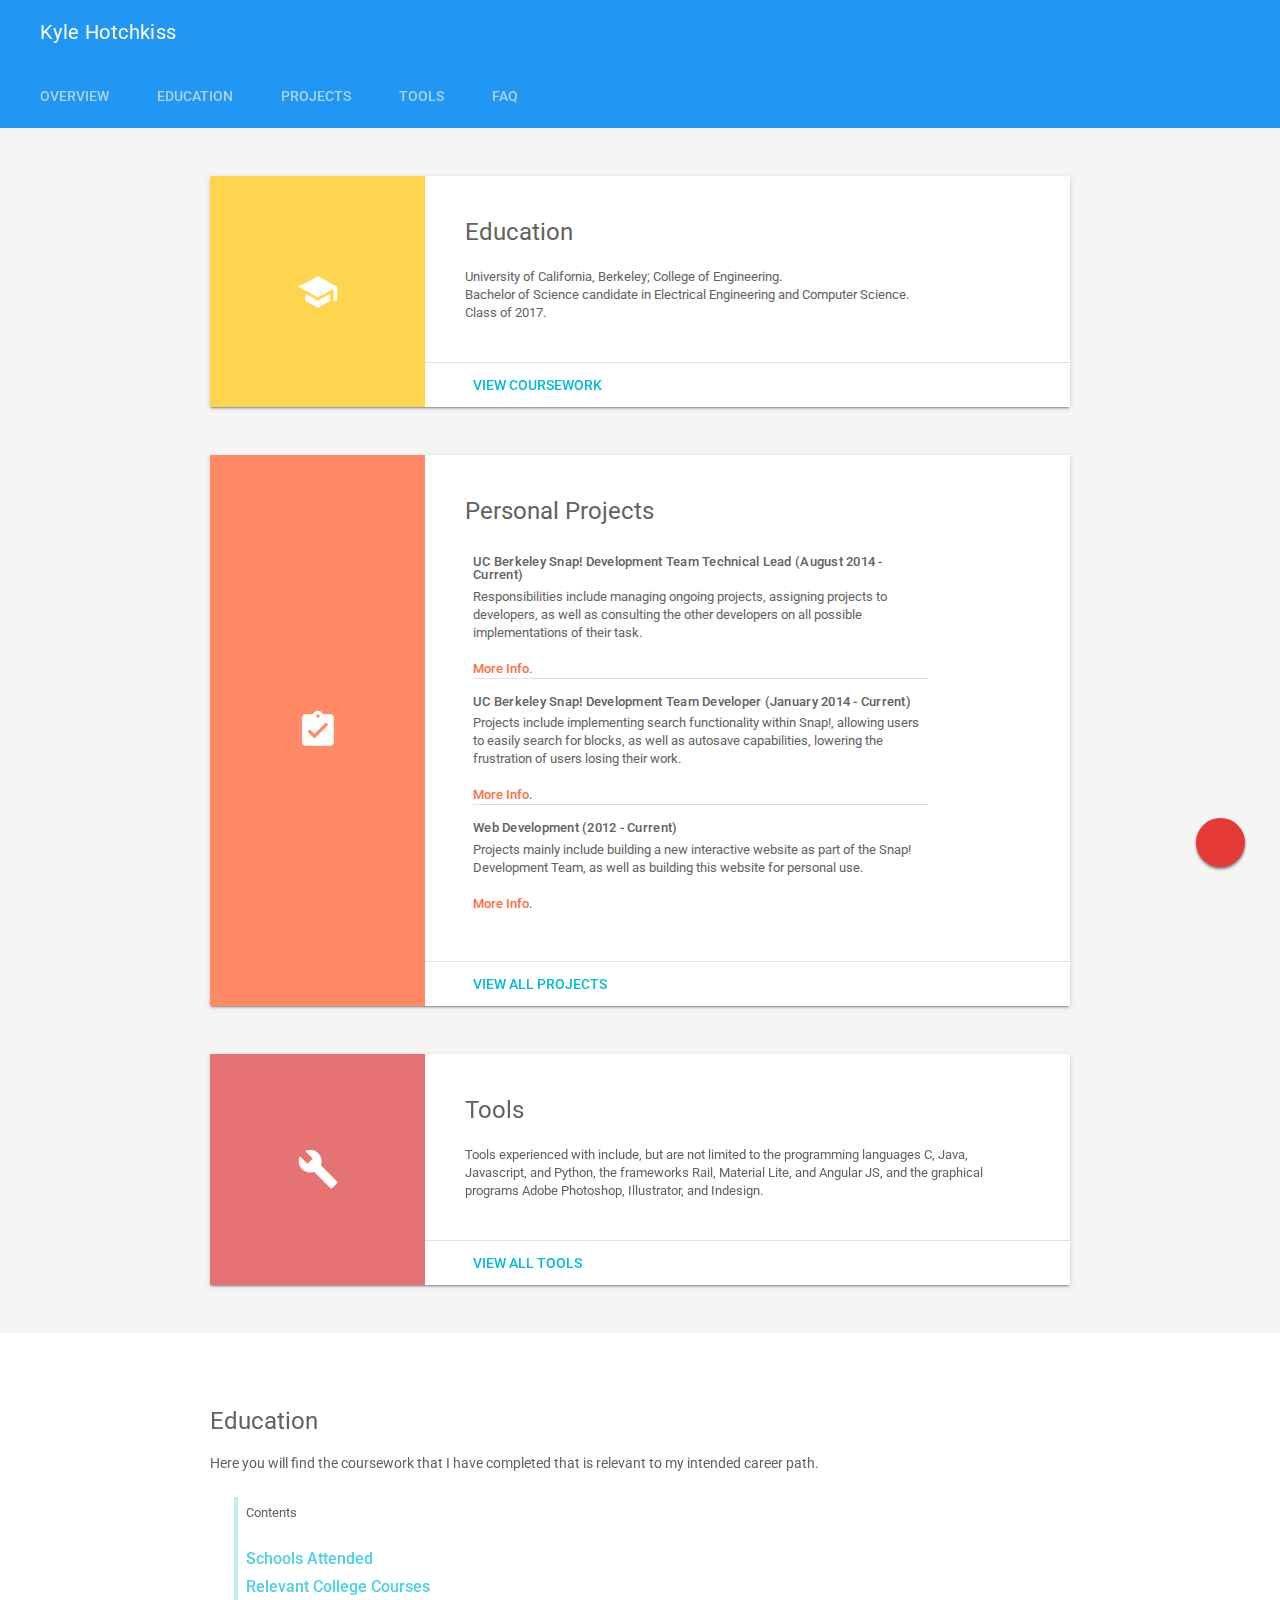
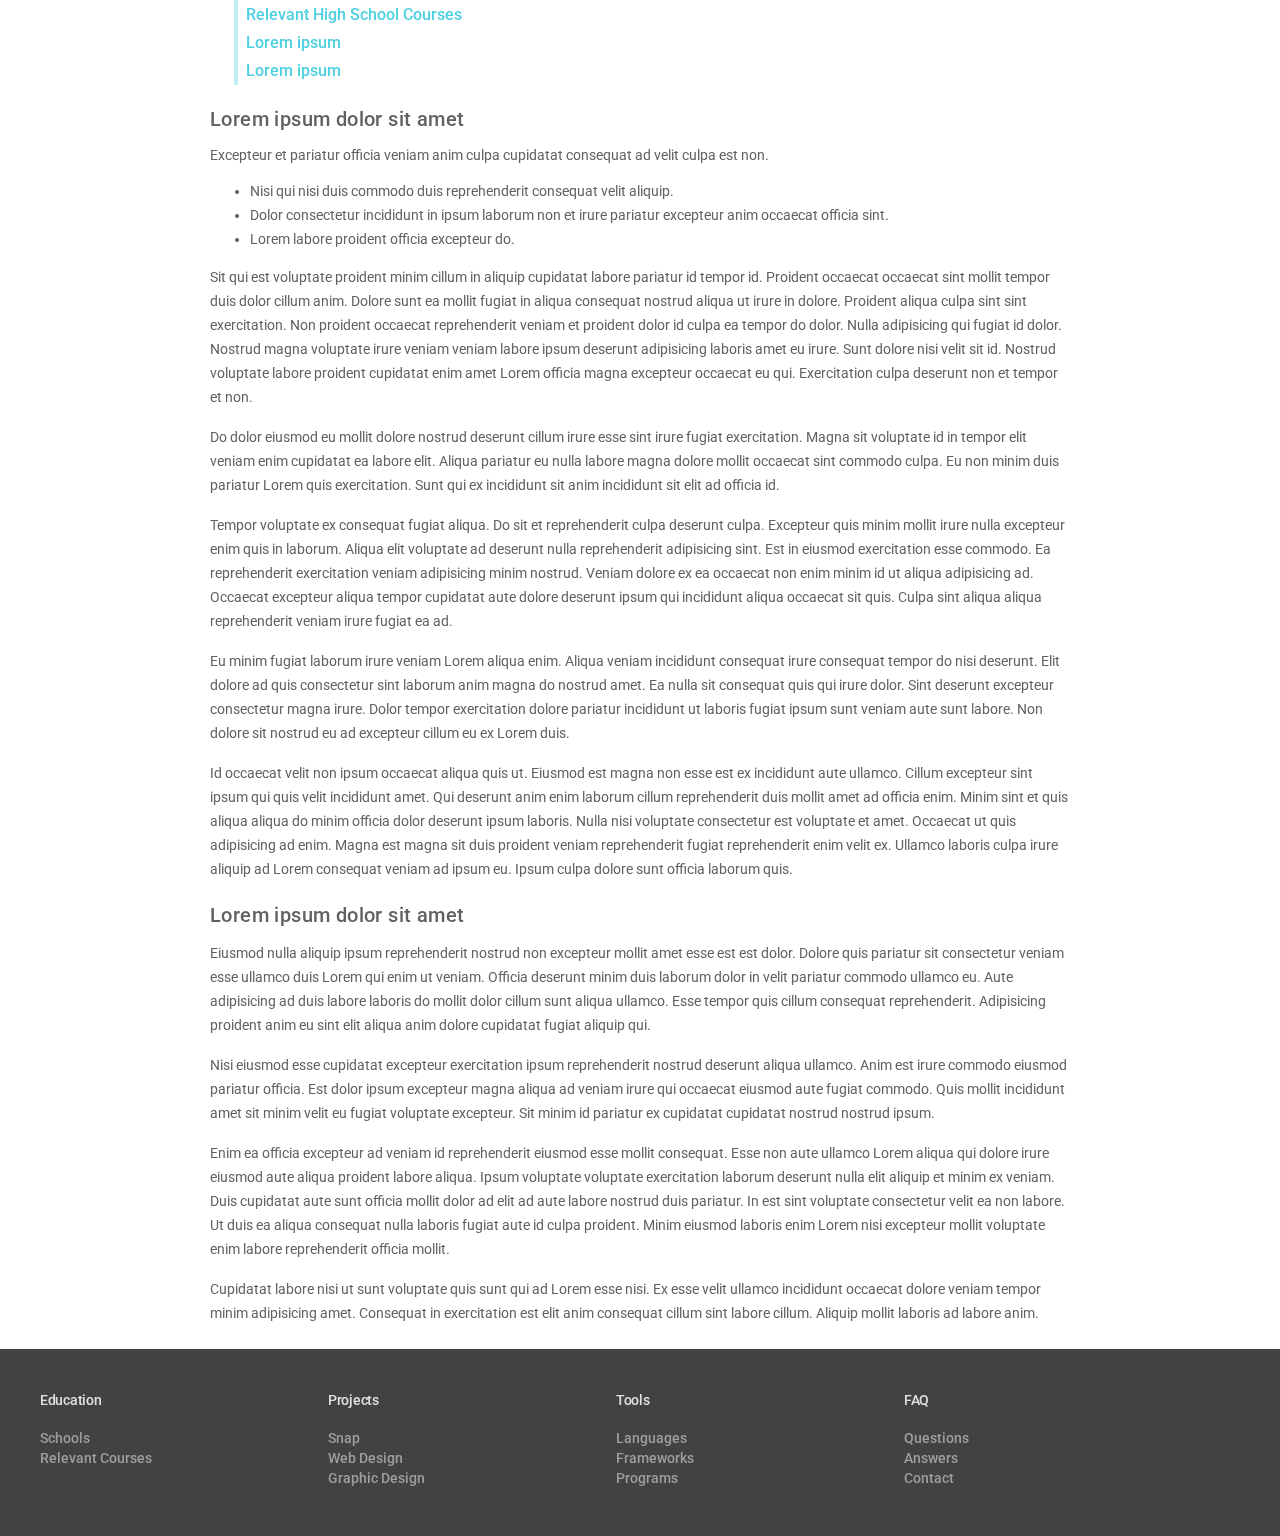
==== commit 6b2271a6: "test" ====
--- a/index.html
+++ b/index.html
@@ -90,15 +90,15 @@
                 <h4>Personal Projects</h4>
               <div class="section__text mdl-cell mdl-cell--10-col-desktop mdl-cell--6-col-tablet mdl-cell--3-col-phone">
                 <h5>UC Berkeley Snap! Development Team Technical Lead (August 2014 - Current)</h5>
-                Responsibilities include managing ongoing projects, assigning projects to developers, as well as consulting the other developers on all possible implementations of their task. <a href="#snap">More Info</a>.<br/>
+                Responsibilities include managing ongoing projects, assigning projects to developers, as well as consulting the other developers on all possible implementations of their task. <br/><br/><a href="#snap">More Info</a>.<br/>
               </div>
               <div class="section__text mdl-cell mdl-cell--10-col-desktop mdl-cell--6-col-tablet mdl-cell--3-col-phone">
                 <h5>UC Berkeley Snap! Development Team Developer (January 2014 - Current)</h5>
-                Projects include implementing search functionality within Snap!, allowing users to easily search for blocks, as well as autosave capabilities, lowering the frustration of users losing their work. <a href="#snap">More Info</a>.<br/>
+                Projects include implementing search functionality within Snap!, allowing users to easily search for blocks, as well as autosave capabilities, lowering the frustration of users losing their work. <br/><br/><a href="#snap">More Info</a>.<br/>
               </div>
               <div class="section__text mdl-cell mdl-cell--10-col-desktop mdl-cell--6-col-tablet mdl-cell--3-col-phone">
                 <h5>Web Development (2012 - Current)</h5>
-                Projects mainly include building a new interactive website as part of the Snap! Development Team, as well as building this website for personal use. <a href="#web">More Info</a>.<br/>
+                Projects mainly include building a new interactive website as part of the Snap! Development Team, as well as building this website for personal use. <br/><br/><a href="#web">More Info</a>.
               </div>
             </div>
               <div class="mdl-card__actions">
@@ -142,13 +142,13 @@
         <div class="mdl-layout__tab-panel" id="education">
           <section class="section--center mdl-grid mdl-grid--no-spacing">
             <div class="mdl-cell mdl-cell--12-col">
-              <h4>Features</h4>
-              Minim duis incididunt est cillum est ex occaecat consectetur. Qui sint ut et qui nisi cupidatat. Reprehenderit nostrud proident officia exercitation anim et pariatur ex.
+              <h4>Education</h4>
+              Here you will find the coursework that I have completed that is relevant to my intended career path.
               <ul class="toc">
                 <h4>Contents</h4>
-                <a href="#lorem1">Lorem ipsum</a>
-                <a href="#lorem2">Lorem ipsum</a>
-                <a href="#lorem3">Lorem ipsum</a>
+                <a href="#lorem1">Schools Attended</a>
+                <a href="#lorem2">Relevant College Courses</a>
+                <a href="#lorem3">Relevant High School Courses</a>
                 <a href="#lorem4">Lorem ipsum</a>
                 <a href="#lorem5">Lorem ipsum</a>
               </ul>
@@ -232,21 +232,24 @@
               </ul>
             </div>
           </div>
-          <div class="mdl-mega-footer--bottom-section">
-            <div class="mdl-logo">
-              More Information
-            </div>
-            <ul class="mdl-mega-footer--link-list">
-              <li><a href="https://developers.google.com/web/starter-kit/">Web Starter Kit</a></li>
-              <li><a href="#">Help</a></li>
-              <li><a href="#">Privacy and Terms</a></li>
-            </ul>
-          </div>
         </footer>
       </main>
     </div>
-    <a href="mailto:khotchkiss13@berkeley.edu" target="_blank" id="view-source" class="mdl-button mdl-js-button mdl-button--fab mdl-js-ripple-effect mdl-button--colored mdl-shadow--4dp mdl-color--accent"><i class="material-icons" role="presentation">email</i>
-    <span class="visuallyhidden">email</span></a>
-    <script src="../../material.min.js"></script>
+    <div class="action-container">
+    <div class="fab-container" tooltip="Add">
+        <div class="fab" id="root"><span></span>
+        </div>
+    </div>
+    <div class="fab-container" tooltip="Point">
+        <div class="fab" id="point"><span></span>
+        </div>
+    </div>
+    <div class="fab-container" tooltip="Fence">
+        <div class="fab" id="fence"><span></span>
+        </div>
+    </div>
+    <!-- <a href="mailto:khotchkiss13@berkeley.edu" target="_blank" id="view-source" class="mdl-button mdl-js-button mdl-button--fab mdl-js-ripple-effect mdl-button--colored mdl-shadow--4dp mdl-color--accent"><i class="material-icons" role="presentation">chat</i>
+    <span class="visuallyhidden">chat</span></a>
+    <script src="material.min.js"></script> -->
   </body>
 </html>
--- a/styles.css
+++ b/styles.css
@@ -251,3 +251,187 @@
 .mdl-demo .mdl-menu__container {
   z-index: 99;
 }
+.action-container {
+  position: fixed;
+  bottom: 0em;
+  right: .5em;
+  display: flex;
+  flex-direction: column-reverse;
+  align-items: center;
+  padding: 2em;
+}
+.action-container > .fab-container:nth-child(n+2) > .fab,
+.action-container > .fab-container:nth-child(n+2) {
+  height: 2.8em;
+  width: 2.8em;
+  opacity: 0;
+  -webkit-transition: all 0.4s;
+  -moz-transition: all 0.4s;
+  -ms-transition: all 0.4s;
+  -o-transition: all 0.4s;
+  transition: all 0.4s;
+}
+.action-container:hover > .fab-container > .fab,
+.action-container:hover > .fab-container {
+  opacity: 1;
+}
+.action-container > .fab-container:nth-child(n+2) {
+  margin: -0.5em 0em;
+}
+.action-container:hover > .fab-container:nth-child(n+2) {
+  margin: .35em 0em;
+}
+.action-container:hover > .fab-container:nth-child(2) {
+  transition-delay: 0;
+}
+.action-container:hover > .fab-container:nth-child(3) {
+  transition-delay: .03s;
+}
+.action-container:hover > .fab-container:nth-child(4) {
+  transition-delay: .06s;
+}
+.action-container:hover > .fab-container:nth-child(5) {
+  transition-delay: .09s;
+}
+.action-container:hover > .fab-container:nth-child(6) {
+  transition-delay: .12s;
+}
+.action-container:hover > .fab-container:nth-child(7) {
+  transition-delay: .125s;
+}
+.fab-container {
+  position: relative;
+  margin: .35em 0em;
+}
+.fab-container:nth-child(n+2)::after {
+  content: attr(tooltip);
+  position: absolute;
+  top: 50%;
+  left: -0.7em;
+  padding: .65em 1.25em .45em 1.25em;
+  border-radius: 2px;
+  transform-origin: right;
+  -webkit-transform: translate(-100%, -50%);
+  -moz-transform: translate(-100%, -50%);
+  -ms-transform: translate(-100%, -50%);
+  -o-transform: translate(-100%, -50%);
+  transform: translate(-100%, -50%);
+  -webkit-transition: opacity 0.4s;
+  -moz-transition: opacity 0.4s;
+  -ms-transition: opacity 0.4s;
+  -o-transition: opacity 0.4s;
+  transition: opacity 0.4s;
+  white-space: nowrap;
+  height: auto;
+  width: auto;
+  background: #757575;
+  color: #F5F5F5;
+  font-weight: 300;
+  font-size: .9em;
+  opacity: 0;
+  z-index: 9;
+}
+.fab-container:hover::after {
+  opacity: 1;
+}
+.fab-container:hover > .fab {
+  box-shadow: 0px 3px 5px rgba(0, 0, 0, 0.5);
+}
+.fab {
+  height: 3.5em;
+  width: 3.5em;
+  border-radius: 50%;
+  background: #2196F3;
+  color: #FFFFFF;
+  position: relative;
+  overflow: hidden;
+  box-shadow: 0px 2px 3px rgba(0, 0, 0, 0.5);
+  -webkit-transition: box-shadow 0.2s;
+  -moz-transition: box-shadow 0.2s;
+  -ms-transition: box-shadow 0.2s;
+  -o-transition: box-shadow 0.2s;
+  transition: box-shadow 0.2s;
+}
+.fab:hover {
+  cursor: pointer;
+}
+.fab > span {
+  height: 100%;
+  width: 100%;
+  border-radius: inherit;
+  display: block;
+  color: #333;
+  position: relative;
+  z-index: 11;
+  -webkit-mask-image: url([data-uri]);
+}
+#root {
+  background: #E53935;
+}
+#fence {
+  background: #43A047;
+}
+#root > span {
+  background: url(http://edher.in/img/ic_add_48px.svg);
+  background-size: 55%;
+  background-repeat: no-repeat;
+  background-position: center;
+}
+#point > span {
+  background: url(http://edher.in/img/ic_place_48px.svg);
+  background-size: 55%;
+  background-repeat: no-repeat;
+  background-position: center;
+}
+#fence > span {
+  background: url(http://edher.in/img/ic_crop_square_48px.svg);
+  background-size: 55%;
+  background-repeat: no-repeat;
+  background-position: center;
+}
+.ripple {
+  position: absolute;
+  height: .25em;
+  width: .25em;
+  opacity: 0;
+  z-index: -1;
+  border-radius: 50%;
+  background: rgba(255, 255, 255, 0.35);
+  transform-origin: center;
+  transition: opacity .8s;
+  -webkit-animation: balloon .8s;
+  -webkit-animation-fill-mode: forwards;
+  -webkit-animation-direction: normal;
+}
+.ripple-active {
+  opacity: 1;
+}
+@-webkit-keyframes balloon {
+  0% {
+    -webkit-transform: scale3d(0, 0, 0);
+    -moz-transform: scale3d(0, 0, 0);
+    -ms-transform: scale3d(0, 0, 0);
+    -o-transform: scale3d(0, 0, 0);
+    transform: scale3d(0, 0, 0);
+  }
+  33% {
+    /*        opacity: 1;*/
+  }
+  50% {
+    /*        opacity: 1;*/
+  }
+  75% {
+    -webkit-transform: scale3d(50, 50, 50);
+    -moz-transform: scale3d(50, 50, 50);
+    -ms-transform: scale3d(50, 50, 50);
+    -o-transform: scale3d(50, 50, 50);
+    transform: scale3d(50, 50, 50);
+  }
+  100% {
+    -webkit-transform: scale3d(50, 50, 50);
+    -moz-transform: scale3d(50, 50, 50);
+    -ms-transform: scale3d(50, 50, 50);
+    -o-transform: scale3d(50, 50, 50);
+    transform: scale3d(50, 50, 50);
+  }
+}
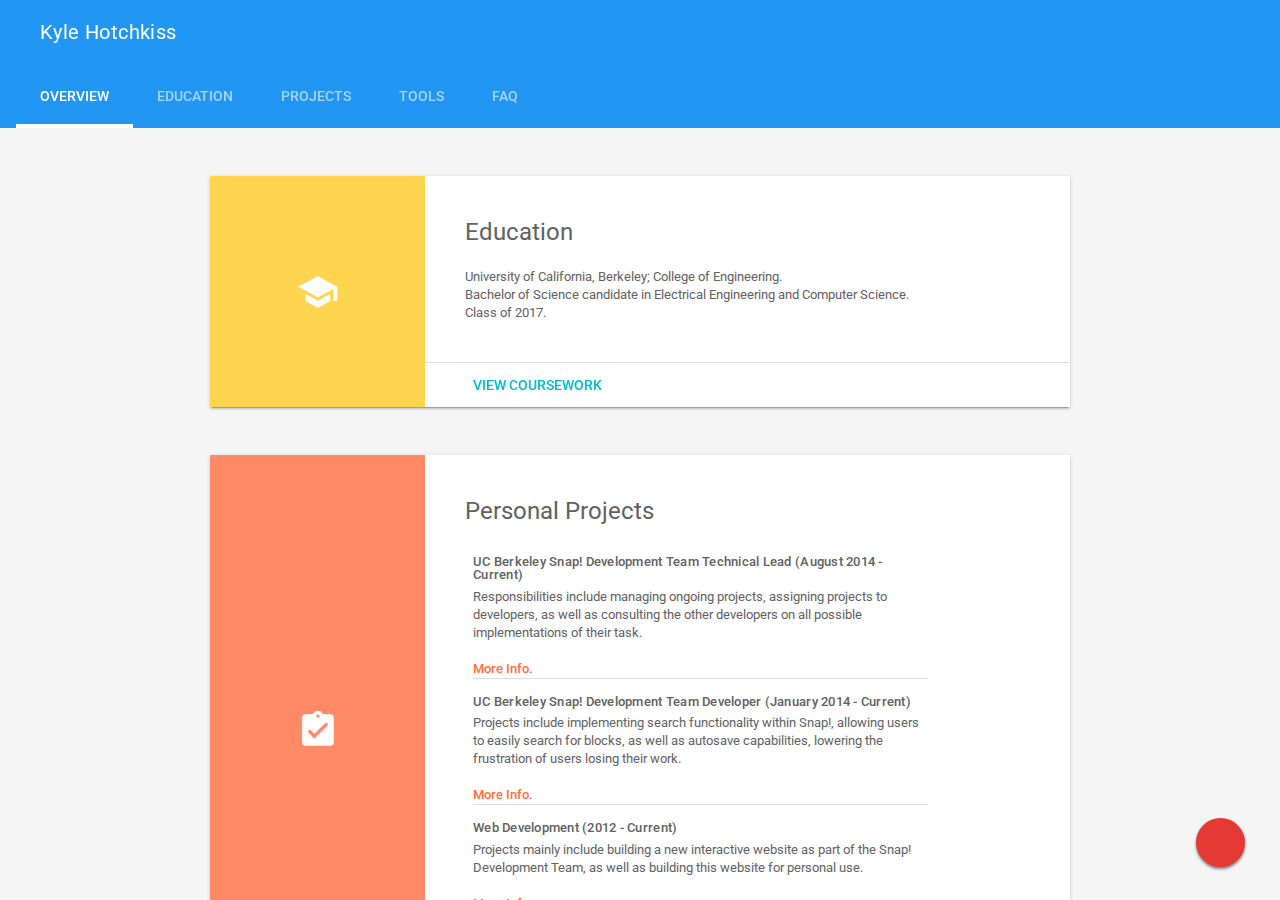
==== commit e75d3ff0: "fab" ====
--- a/index.html
+++ b/index.html
@@ -236,20 +236,21 @@
       </main>
     </div>
     <div class="action-container">
-    <div class="fab-container" tooltip="Add">
-        <div class="fab" id="root"><span></span>
-        </div>
-    </div>
-    <div class="fab-container" tooltip="Point">
-        <div class="fab" id="point"><span></span>
-        </div>
-    </div>
-    <div class="fab-container" tooltip="Fence">
-        <div class="fab" id="fence"><span></span>
-        </div>
+      <div class="fab-container" tooltip="Add">
+          <div class="fab" id="root"><span></span>
+          </div>
+      </div>
+      <div class="fab-container" tooltip="Point">
+          <div class="fab" id="point"><span></span>
+          </div>
+      </div>
+      <div class="fab-container" tooltip="Fence">
+          <div class="fab" id="fence"><span></span>
+          </div>
+      </div>
     </div>
     <!-- <a href="mailto:khotchkiss13@berkeley.edu" target="_blank" id="view-source" class="mdl-button mdl-js-button mdl-button--fab mdl-js-ripple-effect mdl-button--colored mdl-shadow--4dp mdl-color--accent"><i class="material-icons" role="presentation">chat</i>
-    <span class="visuallyhidden">chat</span></a>
-    <script src="material.min.js"></script> -->
+    <span class="visuallyhidden">chat</span></a> -->
+    <script src="material.min.js"></script>
   </body>
 </html>
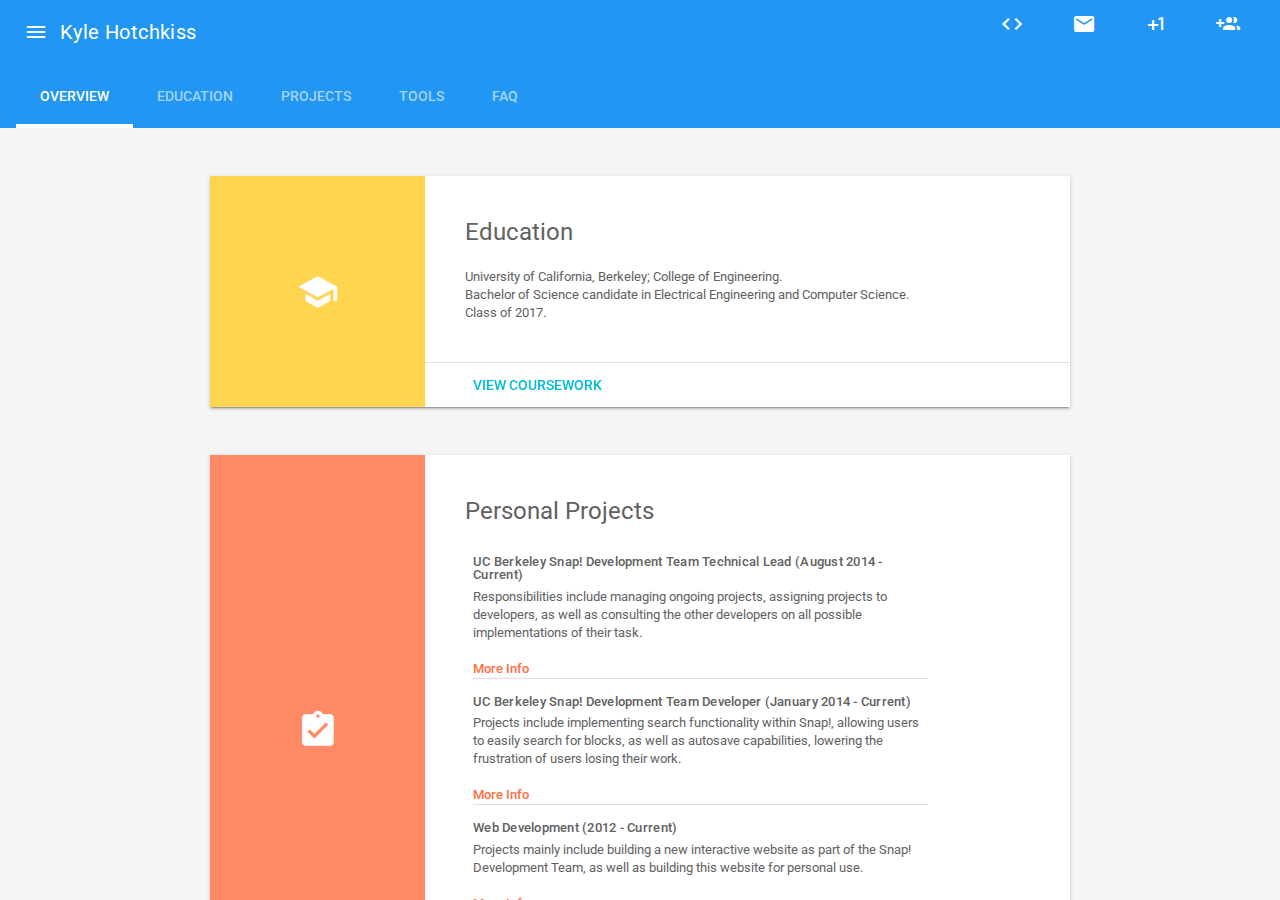
==== commit 4cb914ee: "Updates" ====
--- a/index.html
+++ b/index.html
@@ -31,20 +31,52 @@
     }
     </style>
     <div class="demo-layout-waterfall mdl-layout mdl-js-layout">
+      <header class="mdl-layout__header mdl-layout__header--waterfall" >
+        <div class="mdl-layout__header-row">
+          <!-- Title -->
+          <span class="mdl-layout-title" style="left: 20px;">Kyle Hotchkiss</span>
+          <!-- Add spacer, to align navigation to the right -->
+          <div class="mdl-layout-spacer"></div>
+          <!-- Navigation. We hide it in small screens. -->
+          <nav class="mdl-navigation mdl-layout--large-screen-only">
+            <a class="mdl-navigation__link" href="https://github.com/khotchkiss13"><i class="material-icons">code</i></a>
+            <a class="mdl-navigation__link" href="mailto:khotchkiss13@berkeley.edu"><i class="material-icons">mail</i></a>
+            <a class="mdl-navigation__link" href="https://plus.google.com/+KyleHotchkiss13"><i class="material-icons">plus_one</i></a>
+            <a class="mdl-navigation__link" href="https://www.facebook.com/Khotchkiss13"><i class="material-icons">group_add</i></a>
+          </nav>
+        </div>
+        <div class="mdl-layout__tab-bar mdl-js-ripple-effect mdl-color--primary">
+          <a href="index.html#overview" class="mdl-layout__tab is-active">Overview</a>
+          <a href="education.html#education" class="mdl-layout__tab">Education</a>
+          <a href="projects.html#projects" class="mdl-layout__tab">Projects</a>
+          <a href="#tools" class="mdl-layout__tab">Tools</a>
+          <a href="#faq" class="mdl-layout__tab">FAQ</a>
+        </div>
+      </header>
+      <div class="mdl-layout__drawer">
+        <span class="mdl-layout-title">Kyle Hotchkiss</span>
+        <nav class="mdl-navigation">
+          <a class="mdl-navigation__link" href="index.html"><i class="material-icons" style="padding-right: 20px">account_circle</i>Overview</a>
+          <a class="mdl-navigation__link" href="education.html"><i class="material-icons" style="padding-right: 20px">school</i>Education</a>
+          <a class="mdl-navigation__link" href="projects.html"><i class="material-icons" style="padding-right: 20px">assignment_turned_in</i>Projects</a>
+          <a class="mdl-navigation__link" href="tools.html"><i class="material-icons" style="padding-right: 20px">build</i>Tools</a>
+          <a class="mdl-navigation__link" href="faq.html"><i class="material-icons" style="padding-right: 20px">question_answer</i>FAQ</a>
+        </nav>
+      </div>
+    <!-- <div class="demo-layout-waterfall mdl-layout mdl-js-layout">
       <header class="mdl-layout__header mdl-layout__header--waterfall">
         <div class="mdl-layout__header-row">
-          <!-- Title -->
           <span class="mdl-layout-title">Kyle Hotchkiss</span>
           <div class="mdl-layout-spacer"></div>
         </div>
         <div class="mdl-layout__tab-bar mdl-js-ripple-effect mdl-color--primary">
-          <a href="#overview" class="mdl-layout__tab is-active">Overview</a>
-          <a href="#education" class="mdl-layout__tab">Education</a>
-          <a href="#projects" class="mdl-layout__tab">Projects</a>
+          <a href="index.html#overview" class="mdl-layout__tab is-active">Overview</a>
+          <a href="education.html#education" class="mdl-layout__tab">Education</a>
+          <a href="projects.html#projects" class="mdl-layout__tab">Projects</a>
           <a href="#tools" class="mdl-layout__tab">Tools</a>
           <a href="#faq" class="mdl-layout__tab">FAQ</a>
         </div>
-      </header>
+      </header> -->
       <!-- <div class="mdl-layout__drawer">
         <span class="mdl-layout-title">Kyle Hotchkiss</span>
         <nav class="mdl-navigation">
@@ -69,7 +101,7 @@
                 Class of 2017.
               </div>
               <div class="mdl-card__actions">
-                <a href="#education" class="mdl-button">View coursework</a>
+                <a href="education.html#courses" class="mdl-button">View coursework</a>
               </div>
             </div>
             <!-- <button class="mdl-button mdl-js-button mdl-js-ripple-effect mdl-button--icon" id="btn1">
@@ -90,19 +122,19 @@
                 <h4>Personal Projects</h4>
               <div class="section__text mdl-cell mdl-cell--10-col-desktop mdl-cell--6-col-tablet mdl-cell--3-col-phone">
                 <h5>UC Berkeley Snap! Development Team Technical Lead (August 2014 - Current)</h5>
-                Responsibilities include managing ongoing projects, assigning projects to developers, as well as consulting the other developers on all possible implementations of their task. <br/><br/><a href="#snap">More Info</a>.<br/>
+                Responsibilities include managing ongoing projects, assigning projects to developers, as well as consulting the other developers on all possible implementations of their task. <br/><br/><a href="#snap">More Info</a><br/>
               </div>
               <div class="section__text mdl-cell mdl-cell--10-col-desktop mdl-cell--6-col-tablet mdl-cell--3-col-phone">
                 <h5>UC Berkeley Snap! Development Team Developer (January 2014 - Current)</h5>
-                Projects include implementing search functionality within Snap!, allowing users to easily search for blocks, as well as autosave capabilities, lowering the frustration of users losing their work. <br/><br/><a href="#snap">More Info</a>.<br/>
+                Projects include implementing search functionality within Snap!, allowing users to easily search for blocks, as well as autosave capabilities, lowering the frustration of users losing their work. <br/><br/><a href="#snap">More Info</a><br/>
               </div>
               <div class="section__text mdl-cell mdl-cell--10-col-desktop mdl-cell--6-col-tablet mdl-cell--3-col-phone">
                 <h5>Web Development (2012 - Current)</h5>
-                Projects mainly include building a new interactive website as part of the Snap! Development Team, as well as building this website for personal use. <br/><br/><a href="#web">More Info</a>.
+                Projects mainly include building a new interactive website as part of the Snap! Development Team, as well as building this website for personal use. <br/><br/><a href="#web">More Info</a>
               </div>
             </div>
               <div class="mdl-card__actions">
-                <a href="#projects" class="mdl-button">View all projects</a>
+                <a href="projects.html#projects" class="mdl-button">View all projects</a>
               </div>
             </div>
             <!-- <button class="mdl-button mdl-js-button mdl-js-ripple-effect mdl-button--icon" id="btn1">
@@ -124,7 +156,7 @@
                 Tools experienced with include, but are not limited to the programming languages C, Java, Javascript, and Python, the frameworks Rail, Material Lite, and Angular JS, and the graphical programs Adobe Photoshop, Illustrator, and Indesign.
               </div>
               <div class="mdl-card__actions">
-                <a href="#tools" class="mdl-button">View all tools</a>
+                <a href="tools.html#tools" class="mdl-button">View all tools</a>
               </div>
             </div>
             <!-- <button class="mdl-button mdl-js-button mdl-js-ripple-effect mdl-button--icon" id="btn1">
@@ -142,57 +174,147 @@
         <div class="mdl-layout__tab-panel" id="education">
           <section class="section--center mdl-grid mdl-grid--no-spacing">
             <div class="mdl-cell mdl-cell--12-col">
-              <h4>Education</h4>
-              Here you will find the coursework that I have completed that is relevant to my intended career path.
-              <ul class="toc">
-                <h4>Contents</h4>
-                <a href="#lorem1">Schools Attended</a>
-                <a href="#lorem2">Relevant College Courses</a>
-                <a href="#lorem3">Relevant High School Courses</a>
-                <a href="#lorem4">Lorem ipsum</a>
-                <a href="#lorem5">Lorem ipsum</a>
-              </ul>
-
-              <h5 id="lorem1">Lorem ipsum dolor sit amet</h5>
-              Excepteur et pariatur officia veniam anim culpa cupidatat consequat ad velit culpa est non.
-              <ul>
-                <li>Nisi qui nisi duis commodo duis reprehenderit consequat velit aliquip.</li>
-                <li>Dolor consectetur incididunt in ipsum laborum non et irure pariatur excepteur anim occaecat officia sint.</li>
-                <li>Lorem labore proident officia excepteur do.</li>
-              </ul>
-
-              <p>
-                Sit qui est voluptate proident minim cillum in aliquip cupidatat labore pariatur id tempor id. Proident occaecat occaecat sint mollit tempor duis dolor cillum anim. Dolore sunt ea mollit fugiat in aliqua consequat nostrud aliqua ut irure in dolore. Proident aliqua culpa sint sint exercitation. Non proident occaecat reprehenderit veniam et proident dolor id culpa ea tempor do dolor. Nulla adipisicing qui fugiat id dolor. Nostrud magna voluptate irure veniam veniam labore ipsum deserunt adipisicing laboris amet eu irure. Sunt dolore nisi velit sit id. Nostrud voluptate labore proident cupidatat enim amet Lorem officia magna excepteur occaecat eu qui. Exercitation culpa deserunt non et tempor et non.
-              </p>
-              <p>
-                Do dolor eiusmod eu mollit dolore nostrud deserunt cillum irure esse sint irure fugiat exercitation. Magna sit voluptate id in tempor elit veniam enim cupidatat ea labore elit. Aliqua pariatur eu nulla labore magna dolore mollit occaecat sint commodo culpa. Eu non minim duis pariatur Lorem quis exercitation. Sunt qui ex incididunt sit anim incididunt sit elit ad officia id.
-              </p>
-              <p id="lorem2">
-                Tempor voluptate ex consequat fugiat aliqua. Do sit et reprehenderit culpa deserunt culpa. Excepteur quis minim mollit irure nulla excepteur enim quis in laborum. Aliqua elit voluptate ad deserunt nulla reprehenderit adipisicing sint. Est in eiusmod exercitation esse commodo. Ea reprehenderit exercitation veniam adipisicing minim nostrud. Veniam dolore ex ea occaecat non enim minim id ut aliqua adipisicing ad. Occaecat excepteur aliqua tempor cupidatat aute dolore deserunt ipsum qui incididunt aliqua occaecat sit quis. Culpa sint aliqua aliqua reprehenderit veniam irure fugiat ea ad.
-              </p>
-              <p>
-                Eu minim fugiat laborum irure veniam Lorem aliqua enim. Aliqua veniam incididunt consequat irure consequat tempor do nisi deserunt. Elit dolore ad quis consectetur sint laborum anim magna do nostrud amet. Ea nulla sit consequat quis qui irure dolor. Sint deserunt excepteur consectetur magna irure. Dolor tempor exercitation dolore pariatur incididunt ut laboris fugiat ipsum sunt veniam aute sunt labore. Non dolore sit nostrud eu ad excepteur cillum eu ex Lorem duis.
-              </p>
-              <p>
-                Id occaecat velit non ipsum occaecat aliqua quis ut. Eiusmod est magna non esse est ex incididunt aute ullamco. Cillum excepteur sint ipsum qui quis velit incididunt amet. Qui deserunt anim enim laborum cillum reprehenderit duis mollit amet ad officia enim. Minim sint et quis aliqua aliqua do minim officia dolor deserunt ipsum laboris. Nulla nisi voluptate consectetur est voluptate et amet. Occaecat ut quis adipisicing ad enim. Magna est magna sit duis proident veniam reprehenderit fugiat reprehenderit enim velit ex. Ullamco laboris culpa irure aliquip ad Lorem consequat veniam ad ipsum eu. Ipsum culpa dolore sunt officia laborum quis.
-              </p>
-
-              <h5 id="lorem3">Lorem ipsum dolor sit amet</h5>
-
-              <p id="lorem4">
-                Eiusmod nulla aliquip ipsum reprehenderit nostrud non excepteur mollit amet esse est est dolor. Dolore quis pariatur sit consectetur veniam esse ullamco duis Lorem qui enim ut veniam. Officia deserunt minim duis laborum dolor in velit pariatur commodo ullamco eu. Aute adipisicing ad duis labore laboris do mollit dolor cillum sunt aliqua ullamco. Esse tempor quis cillum consequat reprehenderit. Adipisicing proident anim eu sint elit aliqua anim dolore cupidatat fugiat aliquip qui.
-              </p>
-              <p id="lorem5">
-                Nisi eiusmod esse cupidatat excepteur exercitation ipsum reprehenderit nostrud deserunt aliqua ullamco. Anim est irure commodo eiusmod pariatur officia. Est dolor ipsum excepteur magna aliqua ad veniam irure qui occaecat eiusmod aute fugiat commodo. Quis mollit incididunt amet sit minim velit eu fugiat voluptate excepteur. Sit minim id pariatur ex cupidatat cupidatat nostrud nostrud ipsum.
-              </p>
-              <p>
-                Enim ea officia excepteur ad veniam id reprehenderit eiusmod esse mollit consequat. Esse non aute ullamco Lorem aliqua qui dolore irure eiusmod aute aliqua proident labore aliqua. Ipsum voluptate voluptate exercitation laborum deserunt nulla elit aliquip et minim ex veniam. Duis cupidatat aute sunt officia mollit dolor ad elit ad aute labore nostrud duis pariatur. In est sint voluptate consectetur velit ea non labore. Ut duis ea aliqua consequat nulla laboris fugiat aute id culpa proident. Minim eiusmod laboris enim Lorem nisi excepteur mollit voluptate enim labore reprehenderit officia mollit.
-              </p>
-              <p>
-                Cupidatat labore nisi ut sunt voluptate quis sunt qui ad Lorem esse nisi. Ex esse velit ullamco incididunt occaecat dolore veniam tempor minim adipisicing amet. Consequat in exercitation est elit anim consequat cillum sint labore cillum. Aliquip mollit laboris ad labore anim.
-              </p>
-            </div>
-          </section>
+          </section>
+          <section class="section--center mdl-grid mdl-grid--no-spacing mdl-shadow--2dp" id="schools">
+            <header class="section__play-btn mdl-cell mdl-cell--3-col-desktop mdl-cell--2-col-tablet mdl-cell--4-col-phone mdl-color--amber-300 mdl-color-text--white">
+              <i class="material-icons">account_balance</i>
+            </header>
+            <div class="mdl-card mdl-cell mdl-cell--9-col-desktop mdl-cell--6-col-tablet mdl-cell--4-col-phone">
+            <div class="mdl-card mdl-cell mdl-cell--12-col">
+              <div class="mdl-card__supporting-text mdl-grid mdl-grid--no-spacing">
+                <h3 class="mdl-cell mdl-cell--12-col">Schools Attended</h3>
+                <div class="section__text mdl-cell mdl-cell--10-col-desktop mdl-cell--6-col-tablet mdl-cell--3-col-phone">
+                  <h4>Antelope High Scool. Class of 2013.</h4>
+                  <h5>Graduated with the honor of Saludatorian.</h5>
+                  <br/>
+                  <a href="#hscourses">Courses</a>
+                </div>
+                <div class="section__text mdl-cell mdl-cell--10-col-desktop mdl-cell--6-col-tablet mdl-cell--3-col-phone">
+                  <h4>University of California, Berkeley. Class of 2017.</h4>
+                  <h5>Candidate for Bachelor of Science in Electrical Engineering and Computer Science.</h5>
+                  <br/>
+                  <a href="#courses">Courses</a>
+                </div>
+              </div>
+          </section>
+          <section class="section--center mdl-grid mdl-grid--no-spacing mdl-shadow--2dp" id="courses">
+            <div class="mdl-card mdl-cell mdl-cell--12-col">
+              <div class="mdl-card__supporting-text mdl-grid mdl-grid--no-spacing">
+                <h3 class="mdl-cell mdl-cell--12-col">Relevant College Coursework</h3>
+                <table class="mdl-data-table mdl-js-data-table mdl-data-table mdl-shadow--2dp">
+                  <thead>
+                    <tr>
+                      <th class="mdl-data-table__cell--non-numeric">Course Code</th>
+                      <th class="mdl-data-table__cell--non-numeric">Course Title</th>
+                      <th class="mdl-data-table__cell--non-numeric">Programming Language</th>
+                      <th class="mdl-data-table__cell--non-numeric">Semester Taken</th>
+                    </tr>
+                  </thead>
+                  <tbody>
+                    <tr>
+                      <td class="mdl-data-table__cell--non-numeric">CS 61A</td>
+                      <td class="mdl-data-table__cell--non-numeric">The Structure and Interpretation of Computer Programs</td>
+                      <td class="mdl-data-table__cell--non-numeric">Python</td>
+                      <td class="mdl-data-table__cell--non-numeric">Fall 2013</td>
+                    </tr>
+                    <tr>
+                      <td class="mdl-data-table__cell--non-numeric">CS 61B</td>
+                      <td class="mdl-data-table__cell--non-numeric">Data Structures</td>
+                      <td class="mdl-data-table__cell--non-numeric">Java</td>
+                      <td class="mdl-data-table__cell--non-numeric">Spring 2014</td>
+                    </tr>
+                    <tr>
+                      <td class="mdl-data-table__cell--non-numeric">CS 61C</td>
+                      <td class="mdl-data-table__cell--non-numeric">Machine Structures</td>
+                      <td class="mdl-data-table__cell--non-numeric">C</td>
+                      <td class="mdl-data-table__cell--non-numeric">Fall 2014</td>
+                    </tr>
+                    <tr>
+                      <td class="mdl-data-table__cell--non-numeric">CS 70</td>
+                      <td class="mdl-data-table__cell--non-numeric">Discrete Mathematics and Probability Theory</td>
+                      <td class="mdl-data-table__cell--non-numeric">Python</td>
+                      <td class="mdl-data-table__cell--non-numeric">Fall 2014</td>
+                    </tr>
+                    <tr>
+                      <td class="mdl-data-table__cell--non-numeric">CS 195</td>
+                      <td class="mdl-data-table__cell--non-numeric">Social Implications of Computer Technology</td>
+                      <td class="mdl-data-table__cell--non-numeric">N/A</td>
+                      <td class="mdl-data-table__cell--non-numeric">Fall 2014</td>
+                    </tr>
+                    <tr>
+                      <td class="mdl-data-table__cell--non-numeric">CS 188</td>
+                      <td class="mdl-data-table__cell--non-numeric">Introduction to Artificial Intelligence</td>
+                      <td class="mdl-data-table__cell--non-numeric">Python</td>
+                      <td class="mdl-data-table__cell--non-numeric">Spring 2015</td>
+                    </tr>
+                    <tr>
+                      <td class="mdl-data-table__cell--non-numeric">CS 170</td>
+                      <td class="mdl-data-table__cell--non-numeric">Efficient Algorithms and Intractable Problems</td>
+                      <td class="mdl-data-table__cell--non-numeric">Python/Latex</td>
+                      <td class="mdl-data-table__cell--non-numeric">Spring 2015</td>
+                    </tr>
+                    <tr>
+                      <td class="mdl-data-table__cell--non-numeric">CS 169</td>
+                      <td class="mdl-data-table__cell--non-numeric">Software Engineering</td>
+                      <td class="mdl-data-table__cell--non-numeric">Ruby</td>
+                      <td class="mdl-data-table__cell--non-numeric">Spring 2015</td>
+                    </tr>
+                    <tr>
+                      <td class="mdl-data-table__cell--non-numeric">CS 162</td>
+                      <td class="mdl-data-table__cell--non-numeric">Operating Systems and System Programming</td>
+                      <td class="mdl-data-table__cell--non-numeric">C</td>
+                      <td class="mdl-data-table__cell--non-numeric">Fall 2015</td>
+                    </tr>
+                    <tr>
+                      <td class="mdl-data-table__cell--non-numeric">Info 257</td>
+                      <td class="mdl-data-table__cell--non-numeric">Database Management</td>
+                      <td class="mdl-data-table__cell--non-numeric">TBD</td>
+                      <td class="mdl-data-table__cell--non-numeric">Fall 2015</td>
+                    </tr>
+                  </tbody>
+                </table>
+              </div>
+          </section>
+          <section class="section--center mdl-grid mdl-grid--no-spacing mdl-shadow--2dp" id="courses">
+            <div class="mdl-card mdl-cell mdl-cell--12-col">
+              <div class="mdl-card__supporting-text mdl-grid mdl-grid--no-spacing">
+                <h3 class="mdl-cell mdl-cell--12-col">Relevant High School Coursework</h3>
+                <table class="mdl-data-table mdl-js-data-table mdl-data-table mdl-shadow--2dp">
+                  <thead>
+                    <tr>
+                      <th class="mdl-data-table__cell--non-numeric">Course Title</th>
+                      <th class="mdl-data-table__cell--non-numeric">Principles Learned</th>
+                      <th class="mdl-data-table__cell--non-numeric">Semester Taken</th>
+                    </tr>
+                  </thead>
+                  <tbody>
+                    <tr>
+                      <td class="mdl-data-table__cell--non-numeric">Introduction to Engineering</td>
+                      <td class="mdl-data-table__cell--non-numeric">AutoCad and Engineering Practices</td>
+                      <td class="mdl-data-table__cell--non-numeric">Fall 2009</td>
+                    </tr>
+                    <tr>
+                      <td class="mdl-data-table__cell--non-numeric">Principles of Engineering</td>
+                      <td class="mdl-data-table__cell--non-numeric">Mechanical Engineering, Robotics, and Programming</td>
+                      <td class="mdl-data-table__cell--non-numeric">Fall 2010</td>
+                    </tr>
+                    <tr>
+                      <td class="mdl-data-table__cell--non-numeric">Biotechnical Engineering</td>
+                      <td class="mdl-data-table__cell--non-numeric">Engineering Principles Applied to Biological Beings</td>
+                      <td class="mdl-data-table__cell--non-numeric">Fall 2011</td>
+                    </tr>
+                    <tr>
+                      <td class="mdl-data-table__cell--non-numeric">Engineering Design and Development</td>
+                      <td class="mdl-data-table__cell--non-numeric">Full Development Process of Developing a Product</td>
+                      <td class="mdl-data-table__cell--non-numeric">Spring 2013</td>
+                    </tr>
+                  </tbody>
+                </table>
+              </div>
+          </section>
+        <br/>
+        <br/>
+        <br/>
         </div>
         <footer class="mdl-mega-footer">
           <div class="mdl-mega-footer--middle-section">
@@ -200,57 +322,41 @@
               <input class="mdl-mega-footer--heading-checkbox" type="checkbox" checked>
               <h1 class="mdl-mega-footer--heading">Education</h1>
               <ul class="mdl-mega-footer--link-list">
-                <li><a href="#schools">Schools</a></li>
-                <li><a href="#courses">Relevant Courses</a></li>
+                <li><a href="education.html#schools">Schools</a></li>
+                <li><a href="education.html#courses">Relevant Courses</a></li>
               </ul>
             </div>
             <div class="mdl-mega-footer--drop-down-section">
               <input class="mdl-mega-footer--heading-checkbox" type="checkbox" checked>
               <h1 class="mdl-mega-footer--heading">Projects</h1>
               <ul class="mdl-mega-footer--link-list">
-                <li><a href="#snap">Snap</a></li>
-                <li><a href="#web">Web Design</a></li>
-                <li><a href="#graphics">Graphic Design</a></li>
+                <li><a href="projects.html#snap">Snap</a></li>
+                <li><a href="projects.html#web">Web Design</a></li>
+                <li><a href="projects.html#graphics">Graphic Design</a></li>
               </ul>
             </div>
             <div class="mdl-mega-footer--drop-down-section">
               <input class="mdl-mega-footer--heading-checkbox" type="checkbox" checked>
               <h1 class="mdl-mega-footer--heading">Tools</h1>
               <ul class="mdl-mega-footer--link-list">
-                <li><a href="#languages">Languages</a></li>
-                <li><a href="#frameworks">Frameworks</a></li>
-                <li><a href="#programs">Programs</a></li>
+                <li><a href="tools.html#languages">Languages</a></li>
+                <li><a href="tools.html#frameworks">Frameworks</a></li>
+                <li><a href="tools.html#programs">Programs</a></li>
               </ul>
             </div>
             <div class="mdl-mega-footer--drop-down-section">
               <input class="mdl-mega-footer--heading-checkbox" type="checkbox" checked>
               <h1 class="mdl-mega-footer--heading">FAQ</h1>
               <ul class="mdl-mega-footer--link-list">
-                <li><a href="#">Questions</a></li>
-                <li><a href="#">Answers</a></li>
-                <li><a href="#">Contact</a></li>
+                <li><a href="faq.html#questions">Questions</a></li>
+                <li><a href="faq.html#answers">Answers</a></li>
+                <li><a href="faq.html#contact">Contact</a></li>
               </ul>
             </div>
           </div>
         </footer>
       </main>
     </div>
-    <div class="action-container">
-      <div class="fab-container" tooltip="Add">
-          <div class="fab" id="root"><span></span>
-          </div>
-      </div>
-      <div class="fab-container" tooltip="Point">
-          <div class="fab" id="point"><span></span>
-          </div>
-      </div>
-      <div class="fab-container" tooltip="Fence">
-          <div class="fab" id="fence"><span></span>
-          </div>
-      </div>
-    </div>
-    <!-- <a href="mailto:khotchkiss13@berkeley.edu" target="_blank" id="view-source" class="mdl-button mdl-js-button mdl-button--fab mdl-js-ripple-effect mdl-button--colored mdl-shadow--4dp mdl-color--accent"><i class="material-icons" role="presentation">chat</i>
-    <span class="visuallyhidden">chat</span></a> -->
     <script src="material.min.js"></script>
   </body>
 </html>
--- a/styles.css
+++ b/styles.css
@@ -251,187 +251,3 @@
 .mdl-demo .mdl-menu__container {
   z-index: 99;
 }
-.action-container {
-  position: fixed;
-  bottom: 0em;
-  right: .5em;
-  display: flex;
-  flex-direction: column-reverse;
-  align-items: center;
-  padding: 2em;
-}
-.action-container > .fab-container:nth-child(n+2) > .fab,
-.action-container > .fab-container:nth-child(n+2) {
-  height: 2.8em;
-  width: 2.8em;
-  opacity: 0;
-  -webkit-transition: all 0.4s;
-  -moz-transition: all 0.4s;
-  -ms-transition: all 0.4s;
-  -o-transition: all 0.4s;
-  transition: all 0.4s;
-}
-.action-container:hover > .fab-container > .fab,
-.action-container:hover > .fab-container {
-  opacity: 1;
-}
-.action-container > .fab-container:nth-child(n+2) {
-  margin: -0.5em 0em;
-}
-.action-container:hover > .fab-container:nth-child(n+2) {
-  margin: .35em 0em;
-}
-.action-container:hover > .fab-container:nth-child(2) {
-  transition-delay: 0;
-}
-.action-container:hover > .fab-container:nth-child(3) {
-  transition-delay: .03s;
-}
-.action-container:hover > .fab-container:nth-child(4) {
-  transition-delay: .06s;
-}
-.action-container:hover > .fab-container:nth-child(5) {
-  transition-delay: .09s;
-}
-.action-container:hover > .fab-container:nth-child(6) {
-  transition-delay: .12s;
-}
-.action-container:hover > .fab-container:nth-child(7) {
-  transition-delay: .125s;
-}
-.fab-container {
-  position: relative;
-  margin: .35em 0em;
-}
-.fab-container:nth-child(n+2)::after {
-  content: attr(tooltip);
-  position: absolute;
-  top: 50%;
-  left: -0.7em;
-  padding: .65em 1.25em .45em 1.25em;
-  border-radius: 2px;
-  transform-origin: right;
-  -webkit-transform: translate(-100%, -50%);
-  -moz-transform: translate(-100%, -50%);
-  -ms-transform: translate(-100%, -50%);
-  -o-transform: translate(-100%, -50%);
-  transform: translate(-100%, -50%);
-  -webkit-transition: opacity 0.4s;
-  -moz-transition: opacity 0.4s;
-  -ms-transition: opacity 0.4s;
-  -o-transition: opacity 0.4s;
-  transition: opacity 0.4s;
-  white-space: nowrap;
-  height: auto;
-  width: auto;
-  background: #757575;
-  color: #F5F5F5;
-  font-weight: 300;
-  font-size: .9em;
-  opacity: 0;
-  z-index: 9;
-}
-.fab-container:hover::after {
-  opacity: 1;
-}
-.fab-container:hover > .fab {
-  box-shadow: 0px 3px 5px rgba(0, 0, 0, 0.5);
-}
-.fab {
-  height: 3.5em;
-  width: 3.5em;
-  border-radius: 50%;
-  background: #2196F3;
-  color: #FFFFFF;
-  position: relative;
-  overflow: hidden;
-  box-shadow: 0px 2px 3px rgba(0, 0, 0, 0.5);
-  -webkit-transition: box-shadow 0.2s;
-  -moz-transition: box-shadow 0.2s;
-  -ms-transition: box-shadow 0.2s;
-  -o-transition: box-shadow 0.2s;
-  transition: box-shadow 0.2s;
-}
-.fab:hover {
-  cursor: pointer;
-}
-.fab > span {
-  height: 100%;
-  width: 100%;
-  border-radius: inherit;
-  display: block;
-  color: #333;
-  position: relative;
-  z-index: 11;
-  -webkit-mask-image: url([data-uri]);
-}
-#root {
-  background: #E53935;
-}
-#fence {
-  background: #43A047;
-}
-#root > span {
-  background: url(http://edher.in/img/ic_add_48px.svg);
-  background-size: 55%;
-  background-repeat: no-repeat;
-  background-position: center;
-}
-#point > span {
-  background: url(http://edher.in/img/ic_place_48px.svg);
-  background-size: 55%;
-  background-repeat: no-repeat;
-  background-position: center;
-}
-#fence > span {
-  background: url(http://edher.in/img/ic_crop_square_48px.svg);
-  background-size: 55%;
-  background-repeat: no-repeat;
-  background-position: center;
-}
-.ripple {
-  position: absolute;
-  height: .25em;
-  width: .25em;
-  opacity: 0;
-  z-index: -1;
-  border-radius: 50%;
-  background: rgba(255, 255, 255, 0.35);
-  transform-origin: center;
-  transition: opacity .8s;
-  -webkit-animation: balloon .8s;
-  -webkit-animation-fill-mode: forwards;
-  -webkit-animation-direction: normal;
-}
-.ripple-active {
-  opacity: 1;
-}
-@-webkit-keyframes balloon {
-  0% {
-    -webkit-transform: scale3d(0, 0, 0);
-    -moz-transform: scale3d(0, 0, 0);
-    -ms-transform: scale3d(0, 0, 0);
-    -o-transform: scale3d(0, 0, 0);
-    transform: scale3d(0, 0, 0);
-  }
-  33% {
-    /*        opacity: 1;*/
-  }
-  50% {
-    /*        opacity: 1;*/
-  }
-  75% {
-    -webkit-transform: scale3d(50, 50, 50);
-    -moz-transform: scale3d(50, 50, 50);
-    -ms-transform: scale3d(50, 50, 50);
-    -o-transform: scale3d(50, 50, 50);
-    transform: scale3d(50, 50, 50);
-  }
-  100% {
-    -webkit-transform: scale3d(50, 50, 50);
-    -moz-transform: scale3d(50, 50, 50);
-    -ms-transform: scale3d(50, 50, 50);
-    -o-transform: scale3d(50, 50, 50);
-    transform: scale3d(50, 50, 50);
-  }
-}
